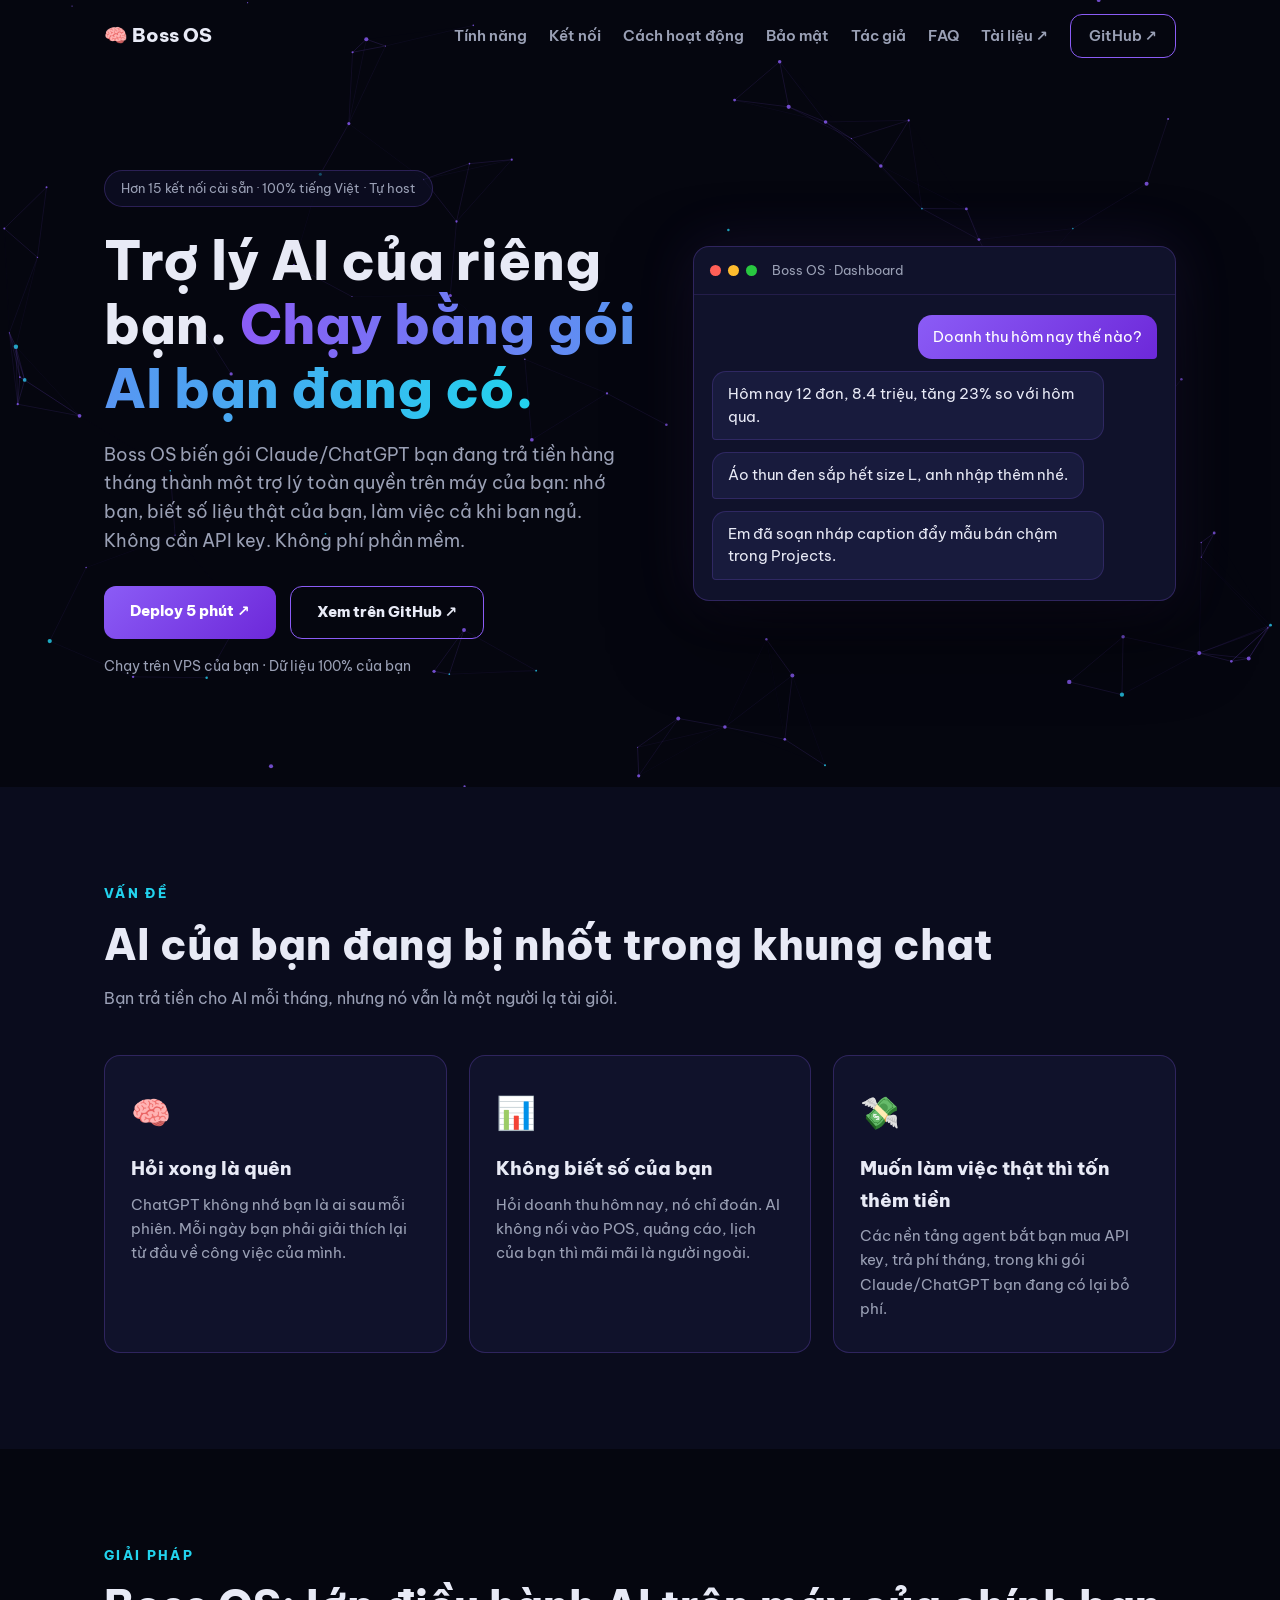
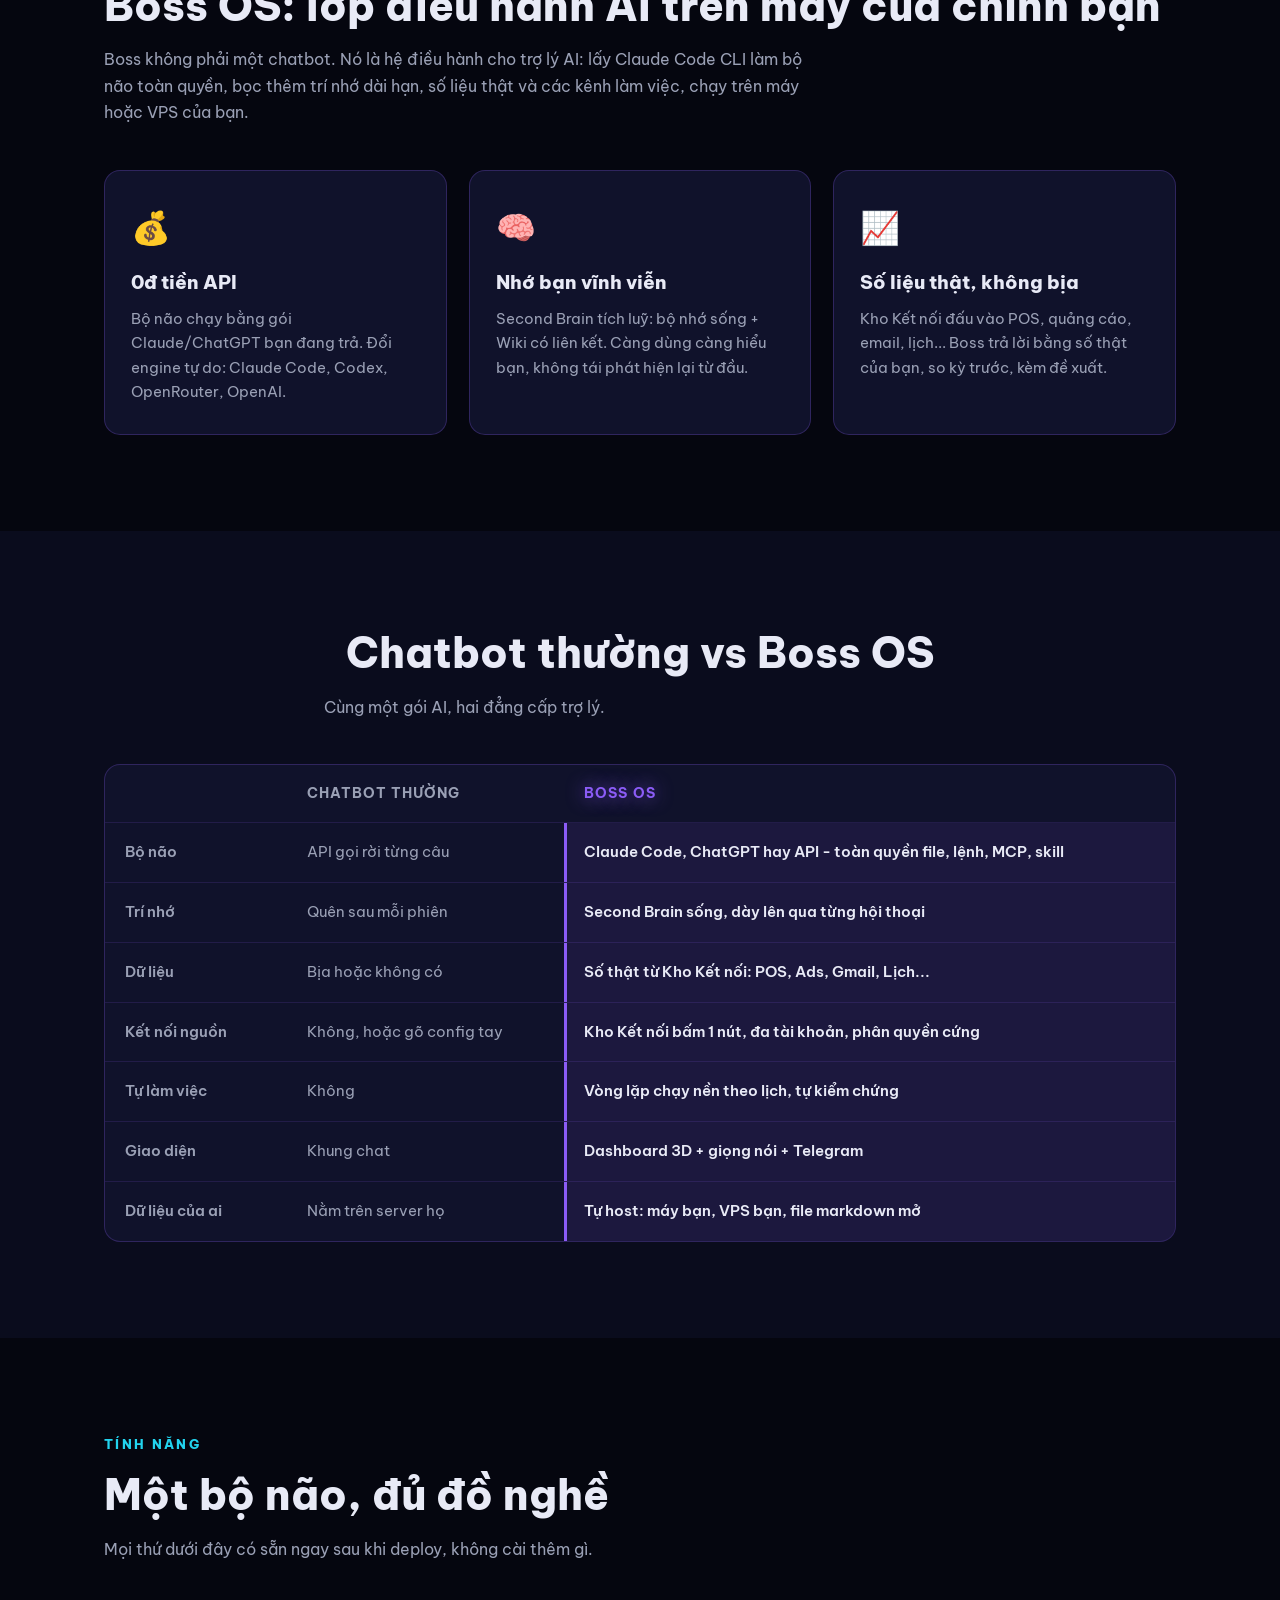
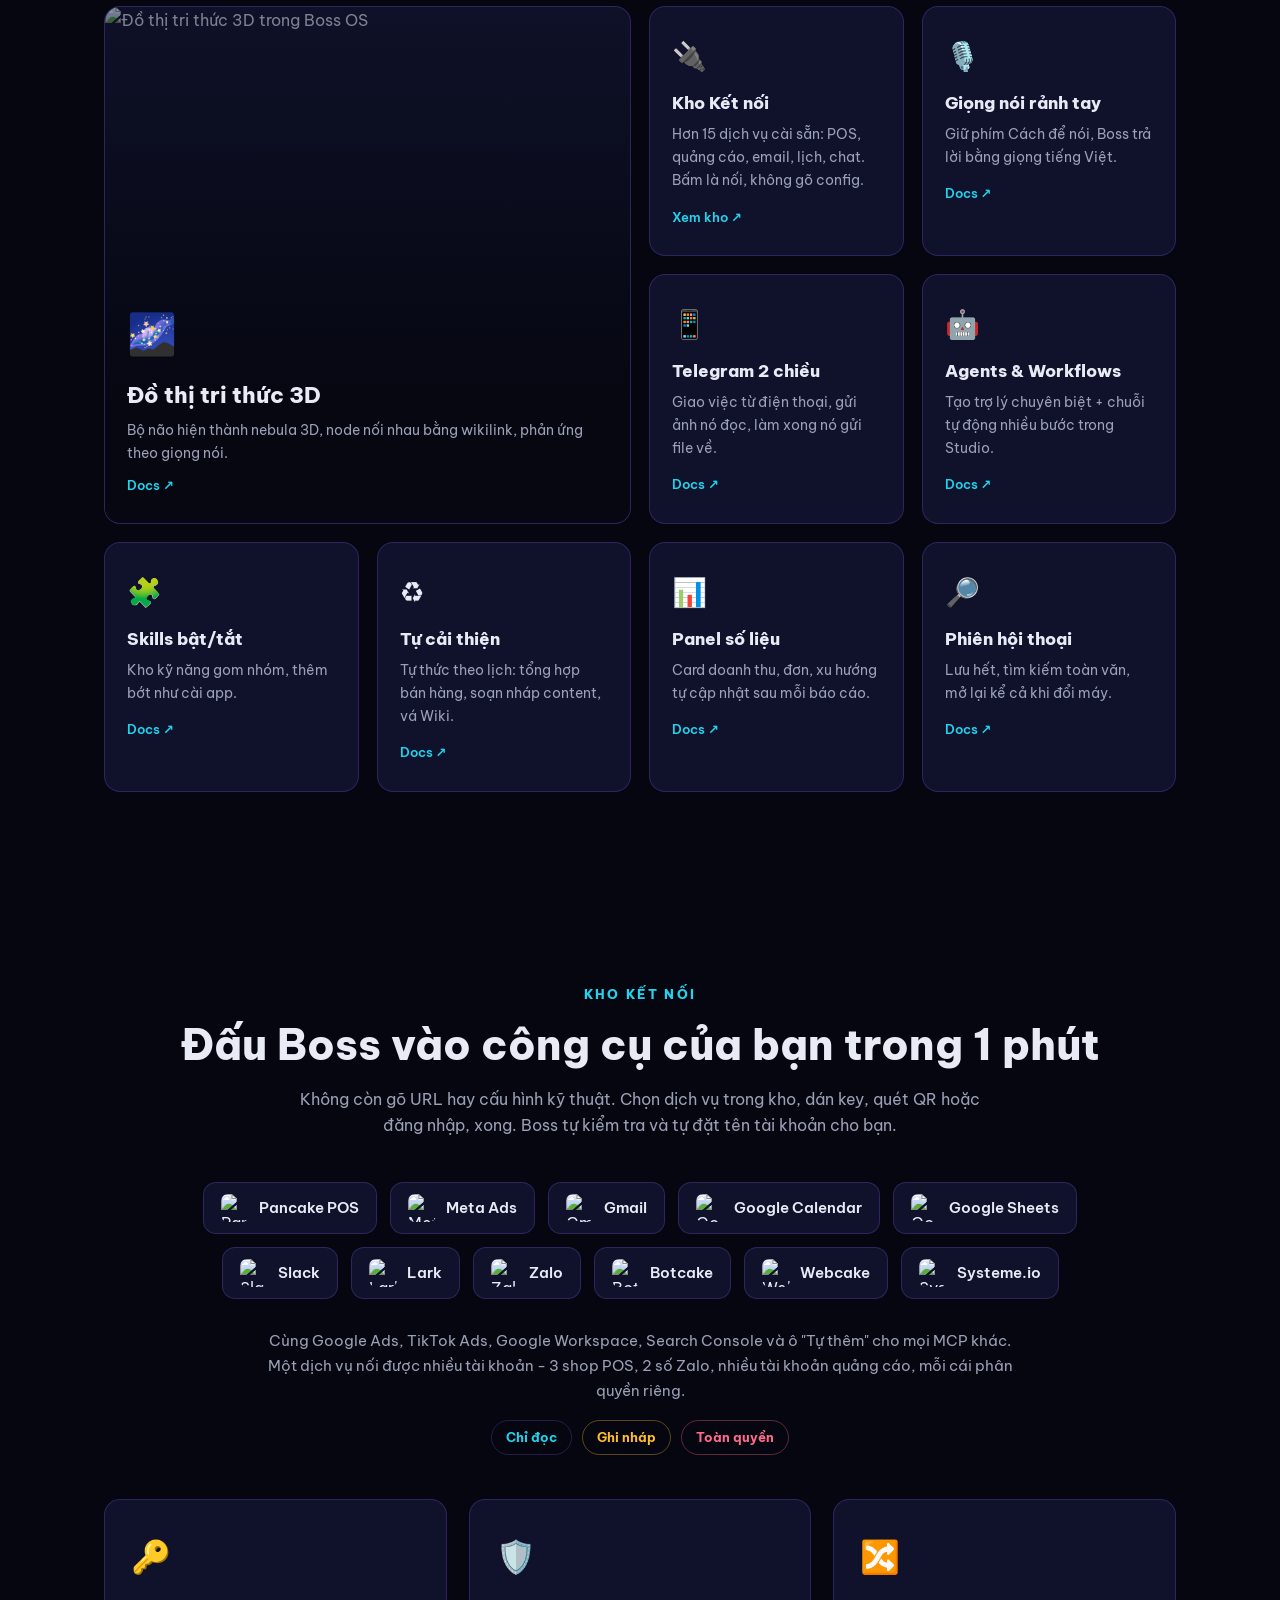
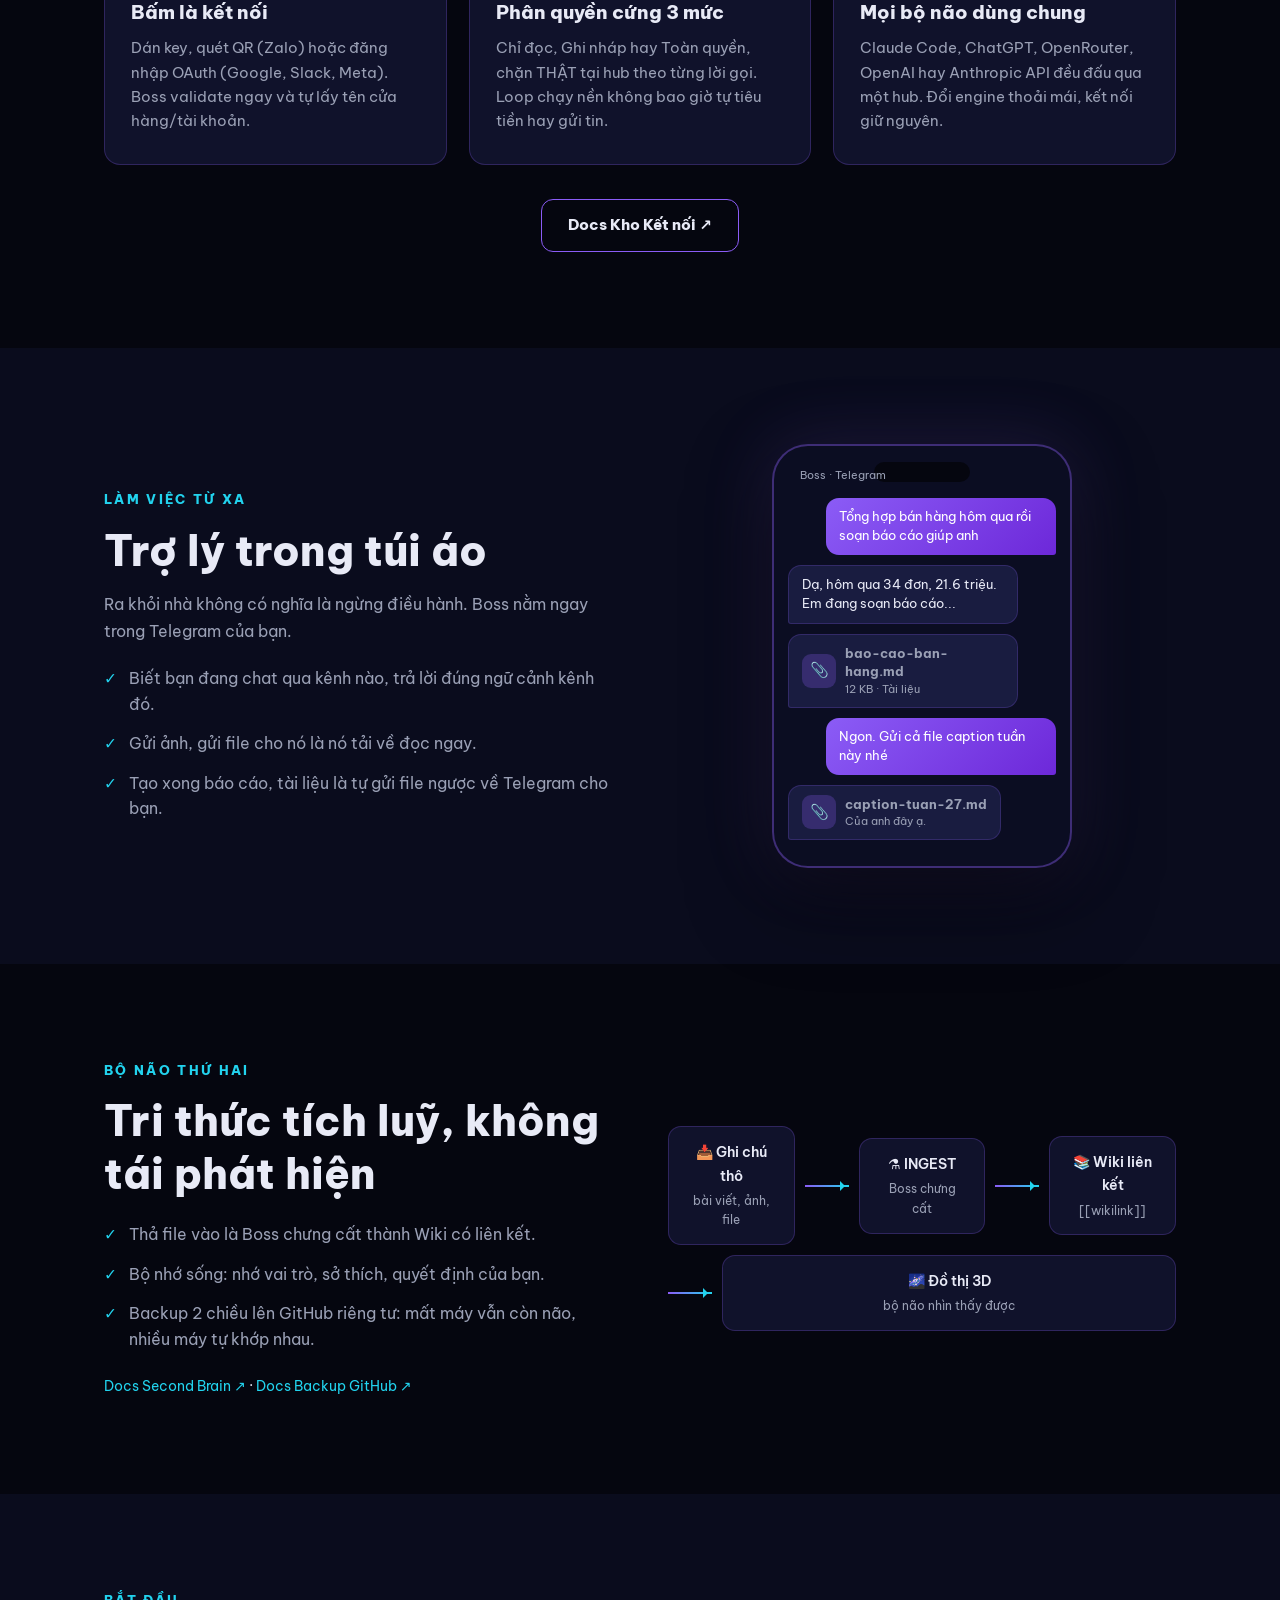
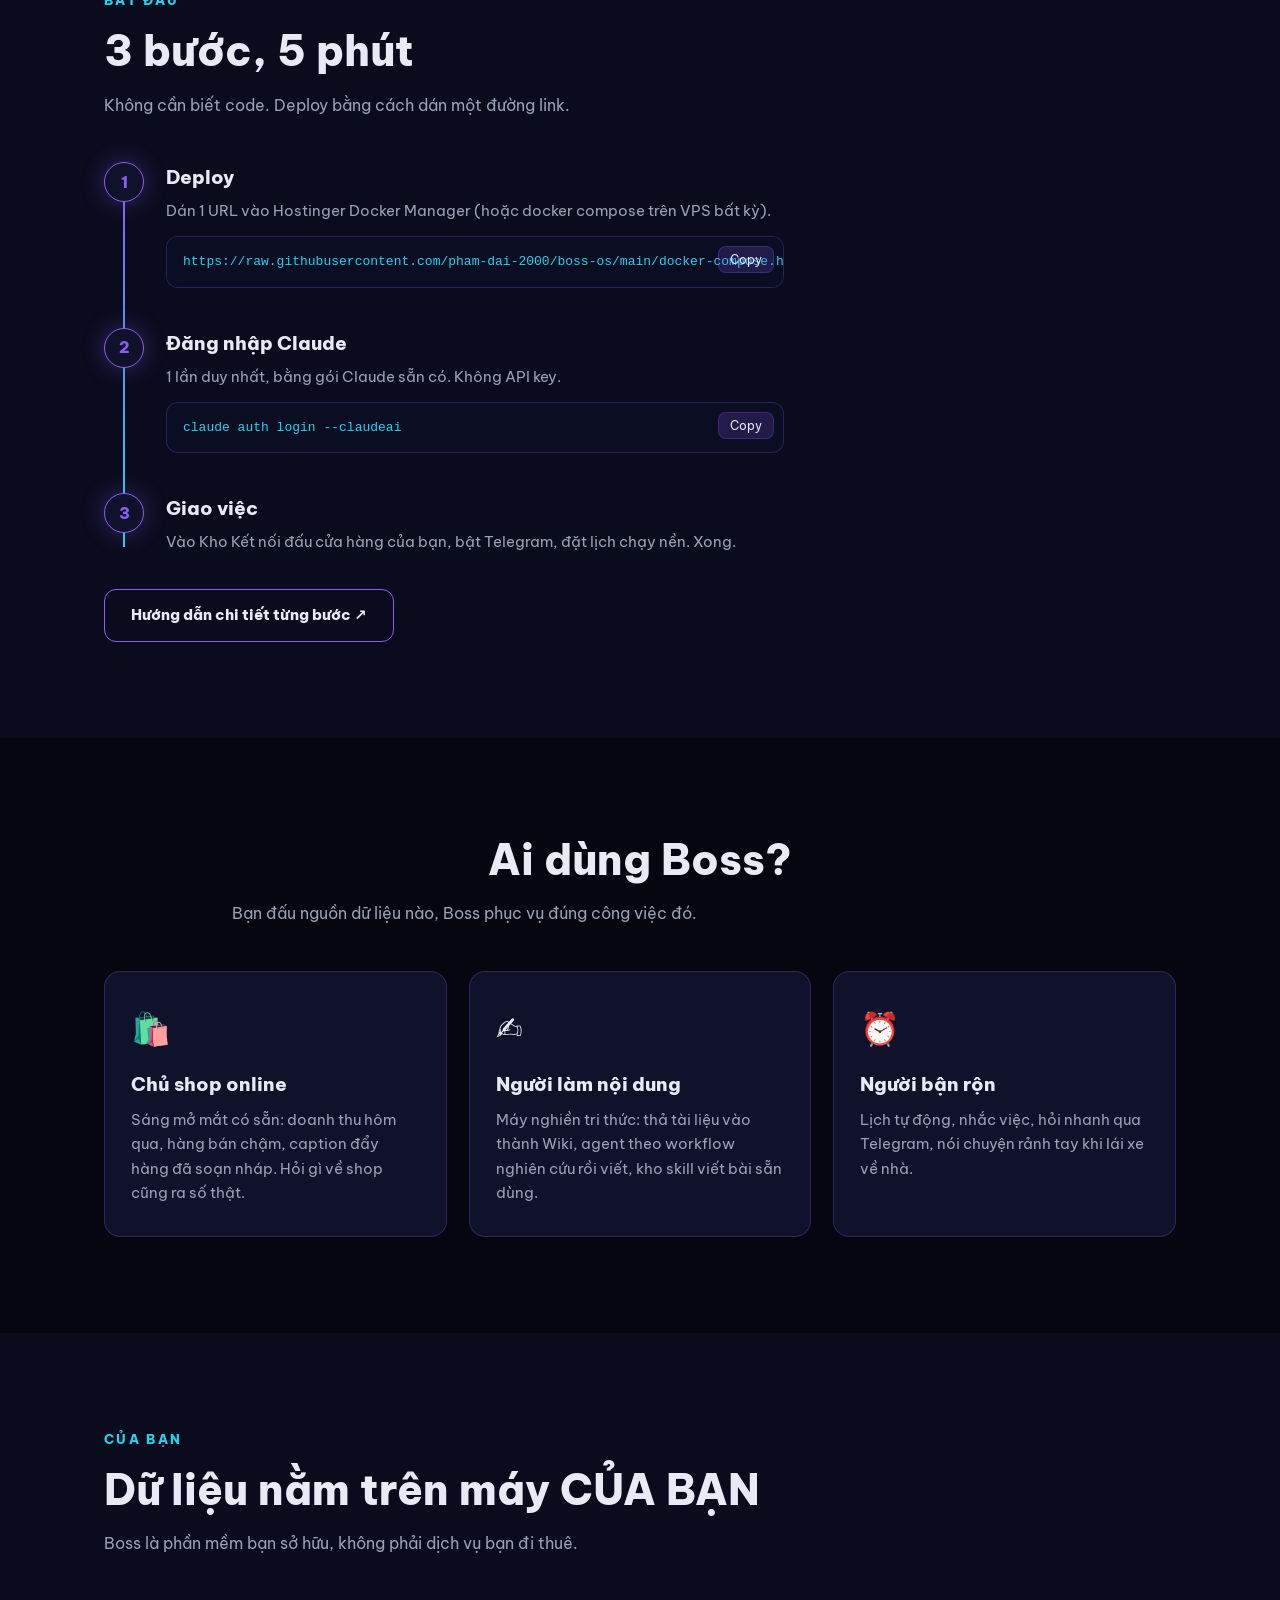
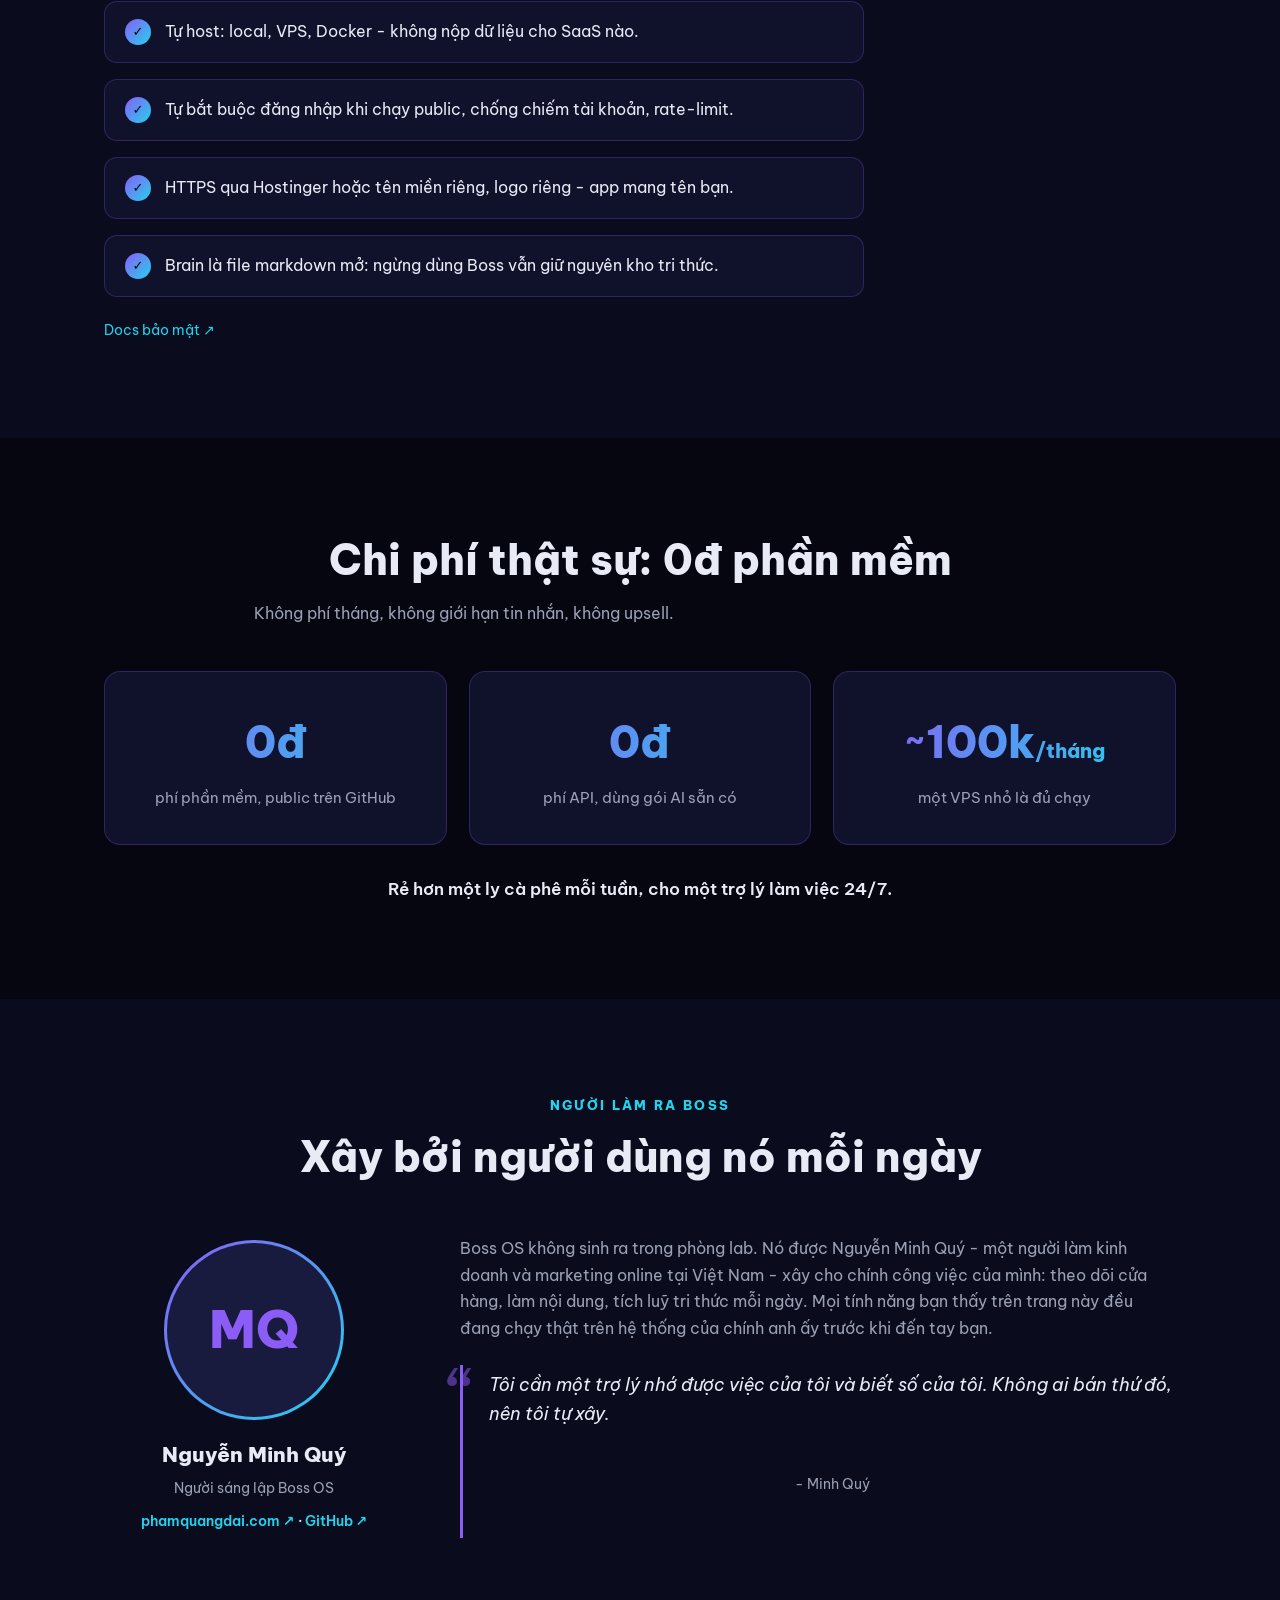
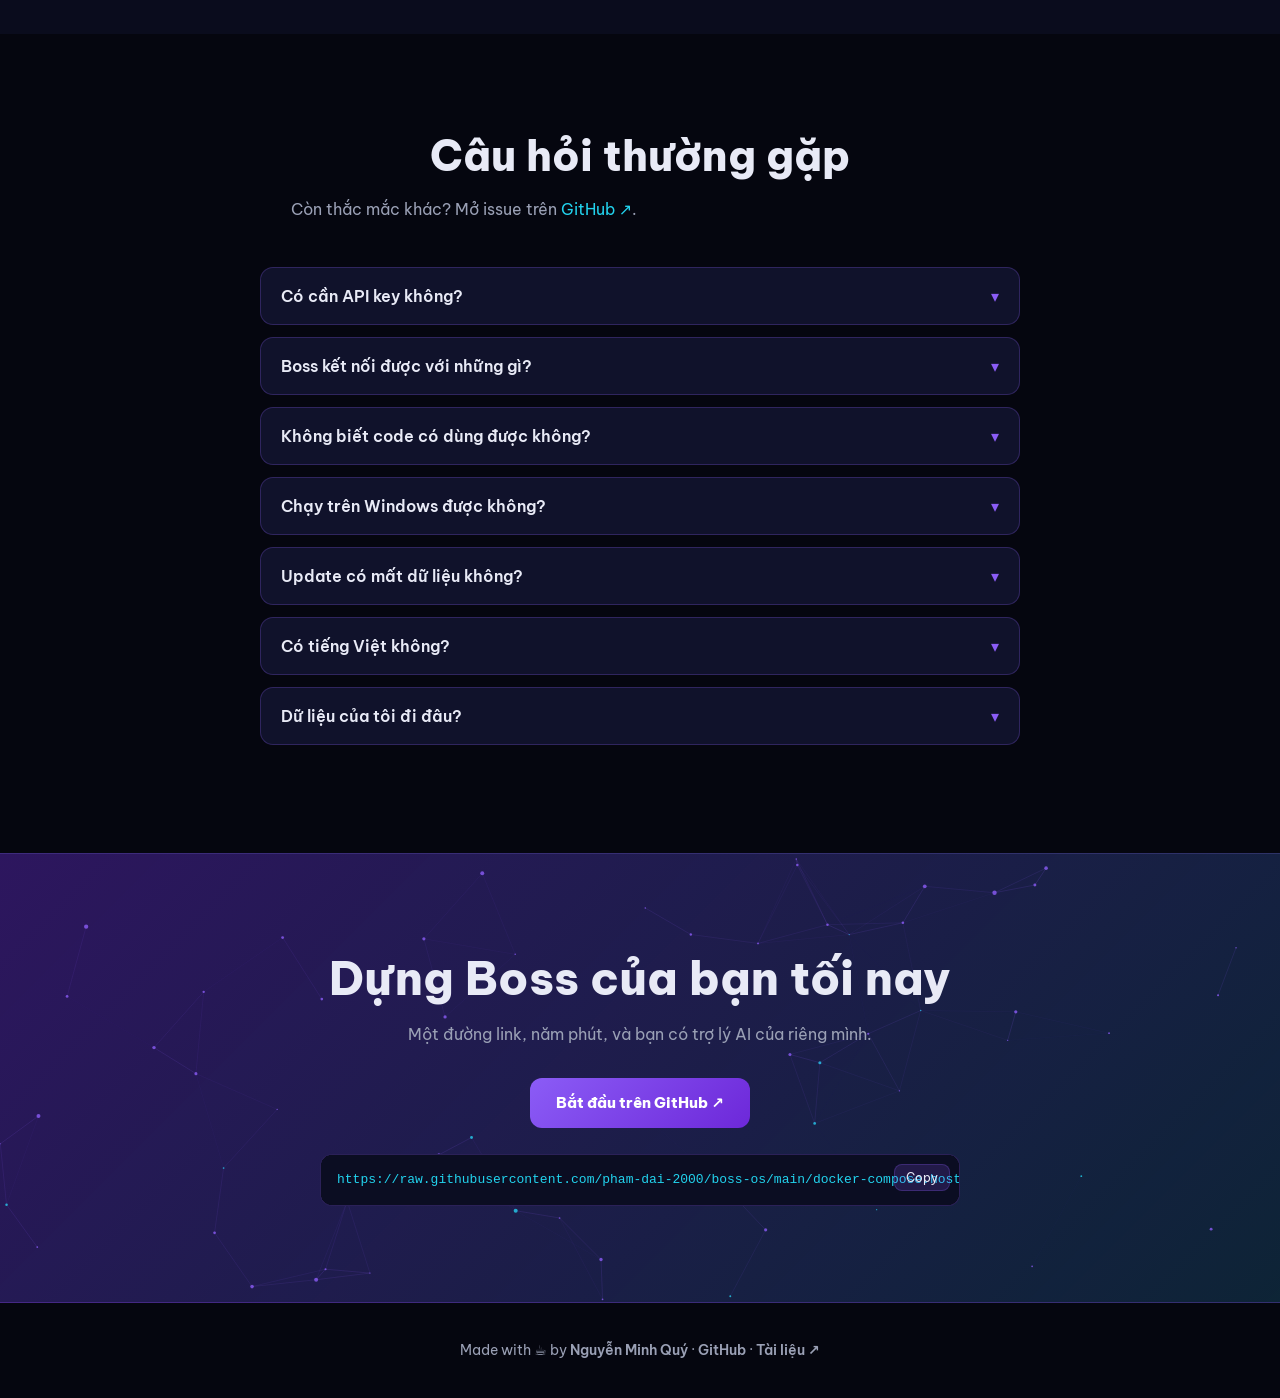
==== website/index.html @ 945f5766 "Boss OS" ====
<!DOCTYPE html>
<html lang="vi">
<head>
<meta charset="UTF-8">
<meta name="viewport" content="width=device-width, initial-scale=1">
<title>Boss OS - Trợ lý AI tự host, chạy bằng gói AI bạn đang có</title>
<meta name="description" content="Trợ lý AI + Second Brain tự host: nhớ bạn, báo số liệu thật từ kho kết nối (POS, quảng cáo, Gmail, lịch, Slack, Lark...), làm việc qua Telegram và giọng nói tiếng Việt. Chạy bằng gói Claude/ChatGPT sẵn có, không cần API key.">
<meta name="author" content="Nguyễn Minh Quý">
<meta property="og:title" content="Boss OS - Trợ lý AI tự host, chạy bằng gói AI bạn đang có">
<meta property="og:description" content="Trợ lý AI + Second Brain tự host: nhớ bạn, báo số liệu thật từ kho kết nối (POS, quảng cáo, Gmail, lịch, Slack, Lark...), làm việc qua Telegram và giọng nói. Chạy bằng gói Claude/ChatGPT sẵn có, không cần API key.">
<meta property="og:type" content="website">
<meta property="og:image" content="https://statics.pancake.vn/web-media-263/60/16/ba/ca/94174802bcc2b133a14259b5cb9093d18da42c2a175d8bf1ae1aaa1c-w:1028-h:613-l:76335-t:image/jpeg.jpg">
<link rel="icon" href="data:image/svg+xml,<svg xmlns=%22http://www.w3.org/2000/svg%22 viewBox=%220 0 100 100%22><text y=%22.9em%22 font-size=%2290%22>🧠</text></svg>">
<link rel="preconnect" href="https://fonts.googleapis.com">
<link rel="preconnect" href="https://fonts.gstatic.com" crossorigin>
<link href="https://fonts.googleapis.com/css2?family=Be+Vietnam+Pro:wght@400;600;800&display=swap" rel="stylesheet">
<style>
:root{
  --bg:#05060f; --bg2:#0a0c1d; --card:#10122b;
  --vio:#8b5cf6; --vio2:#6d28d9; --cyan:#22d3ee;
  --tx:#e8eaf6; --mut:#9aa0b5;
  --line:rgba(139,92,246,.25);
}
*{margin:0;padding:0;box-sizing:border-box}
html{scroll-behavior:smooth;scroll-padding-top:84px}
body{background:var(--bg);color:var(--tx);font-family:'Be Vietnam Pro',system-ui,sans-serif;font-size:16px;line-height:1.65;overflow-x:hidden}
a{color:var(--cyan);text-decoration:none}
a:hover{text-decoration:underline}
img{max-width:100%}
.wrap{max-width:1120px;margin:0 auto;padding:0 24px}
section{padding:96px 0;position:relative}
.alt{background:var(--bg2)}
.kicker{color:var(--cyan);font-weight:800;font-size:13px;letter-spacing:.18em;text-transform:uppercase;margin-bottom:14px}
h2{font-size:clamp(28px,4vw,42px);font-weight:800;line-height:1.25;margin-bottom:14px}
.lead{color:var(--mut);max-width:720px;margin-bottom:44px}
.center{text-align:center}
.center .lead{margin-left:auto;margin-right:auto}

/* ===== reveal ===== */
.rv{opacity:0;transform:translateY(24px);transition:opacity .7s ease,transform .7s ease;transition-delay:var(--d,0s)}
.rv.in{opacity:1;transform:none}

/* ===== navbar ===== */
nav{position:fixed;top:0;left:0;right:0;z-index:50;transition:background .3s,box-shadow .3s;padding:14px 0}
nav.on{background:rgba(5,6,15,.82);backdrop-filter:blur(14px);box-shadow:0 1px 0 var(--line)}
.nav-in{max-width:1120px;margin:0 auto;padding:0 24px;display:flex;align-items:center;gap:26px}
.logo{font-weight:800;font-size:19px;color:var(--tx);white-space:nowrap}
.logo:hover{text-decoration:none}
.links{display:flex;gap:22px;margin-left:auto;align-items:center}
.links a{color:var(--mut);font-size:14.5px;font-weight:600}
.links a:hover{color:var(--tx);text-decoration:none}
.btn{display:inline-block;padding:13px 26px;border-radius:12px;font-weight:800;font-size:15px;transition:transform .2s,box-shadow .2s;cursor:pointer;border:0}
.btn:hover{text-decoration:none;transform:translateY(-2px)}
.btn-p{background:linear-gradient(135deg,var(--vio),var(--vio2));color:#fff}
.btn-p:hover{box-shadow:0 8px 40px rgba(139,92,246,.45)}
.btn-o{border:1px solid var(--vio);color:var(--tx);background:transparent}
.btn-o:hover{box-shadow:0 0 24px rgba(139,92,246,.3)}
.btn-sm{padding:9px 18px;font-size:14px}
#burger{display:none;margin-left:auto;background:none;border:1px solid var(--line);color:var(--tx);border-radius:10px;padding:8px 12px;font-size:18px;cursor:pointer}

/* ===== hero ===== */
#top{padding:170px 0 110px;overflow:hidden}
#heroCanvas,#ctaCanvas{position:absolute;inset:0;width:100%;height:100%;pointer-events:none}
.hero-grid{display:grid;grid-template-columns:1.05fr .95fr;gap:56px;align-items:center;position:relative}
.badge{display:inline-block;border:1px solid var(--line);border-radius:99px;padding:7px 16px;font-size:13px;color:var(--mut);margin-bottom:22px;background:rgba(16,18,43,.6)}
h1{font-size:clamp(34px,4.6vw,54px);font-weight:800;line-height:1.18;margin-bottom:20px}
h1 em{font-style:normal;background:linear-gradient(90deg,var(--vio),var(--cyan));-webkit-background-clip:text;background-clip:text;color:transparent}
.hero-sub{color:var(--mut);font-size:17.5px;max-width:560px;margin-bottom:30px}
.cta-row{display:flex;gap:14px;flex-wrap:wrap;margin-bottom:16px}
.hero-note{color:var(--mut);font-size:13.5px}

/* chat mock */
.window{background:var(--card);border:1px solid var(--line);border-radius:16px;box-shadow:0 30px 80px rgba(0,0,0,.5),0 0 60px rgba(139,92,246,.12);overflow:hidden}
.win-bar{display:flex;gap:7px;padding:13px 16px;border-bottom:1px solid rgba(139,92,246,.15);align-items:center}
.dot{width:11px;height:11px;border-radius:50%}
.win-title{margin-left:8px;font-size:12.5px;color:var(--mut)}
.win-body{padding:20px 18px;min-height:300px;display:flex;flex-direction:column;gap:12px}
.msg{max-width:88%;padding:11px 15px;border-radius:14px;font-size:14.5px;line-height:1.55}
.msg.user{align-self:flex-end;background:linear-gradient(135deg,var(--vio),var(--vio2));color:#fff;border-bottom-right-radius:4px}
.msg.bot{align-self:flex-start;background:#181b3d;border:1px solid rgba(139,92,246,.2);border-bottom-left-radius:4px}
.caret{display:inline-block;width:2px;height:1em;background:var(--cyan);vertical-align:-2px;animation:blink 1s steps(1) infinite}
@keyframes blink{50%{opacity:0}}

/* ===== pain / solution cards ===== */
.grid3{display:grid;grid-template-columns:repeat(3,1fr);gap:22px}
.card{background:var(--card);border:1px solid var(--line);border-radius:16px;padding:30px 26px;transition:transform .25s,box-shadow .25s,border-color .25s}
.card:hover{transform:translateY(-6px);box-shadow:0 0 40px rgba(139,92,246,.25);border-color:rgba(139,92,246,.55)}
.card .ico{font-size:32px;display:block;margin-bottom:14px}
.card h3{font-size:19px;font-weight:800;margin-bottom:8px}
.card p{color:var(--mut);font-size:14.8px}

/* ===== compare table ===== */
.tbl-wrap{overflow-x:auto;border:1px solid var(--line);border-radius:16px;background:var(--card)}
table{width:100%;border-collapse:collapse;min-width:640px}
th,td{padding:17px 20px;text-align:left;font-size:15px;border-bottom:1px solid rgba(139,92,246,.14);vertical-align:top}
tr:last-child td{border-bottom:0}
th{font-size:14px;color:var(--mut);text-transform:uppercase;letter-spacing:.08em}
td:first-child{color:var(--mut);font-weight:600;width:17%}
td.old{color:var(--mut)}
td.new{color:var(--tx);font-weight:600;background:rgba(139,92,246,.09);box-shadow:inset 3px 0 0 var(--vio)}
th.new{color:var(--vio);text-shadow:0 0 18px rgba(139,92,246,.8)}

/* ===== bento ===== */
.bento{display:grid;grid-template-columns:repeat(4,1fr);gap:18px}
.feature{position:relative;background:var(--card);border:1px solid var(--line);border-radius:16px;padding:26px 22px;overflow:hidden;transition:transform .25s,box-shadow .25s,border-color .25s}
.feature:hover{transform:translateY(-5px);border-color:rgba(139,92,246,.55);box-shadow:0 0 40px rgba(139,92,246,.22)}
.feature.big{grid-column:span 2;grid-row:span 2;display:flex;flex-direction:column;justify-content:flex-end;min-height:340px}
.feature .ico{font-size:28px;display:block;margin-bottom:10px}
.feature.big .ico{font-size:40px}
.feature h3{font-size:17px;font-weight:800;margin-bottom:6px}
.feature.big h3{font-size:22px}
.feature p{color:var(--mut);font-size:14px;margin-bottom:10px}
.feature a{font-size:13px;font-weight:600}
.feature.big .bento-img{position:absolute;inset:0;width:100%;height:100%;object-fit:cover;opacity:.6;transition:opacity .4s,transform .6s;pointer-events:none}
.feature.big:hover .bento-img{opacity:.8;transform:scale(1.04)}
.feature.big .bento-shade{position:absolute;inset:0;background:linear-gradient(180deg,rgba(5,6,15,.1),rgba(5,6,15,.93) 76%);pointer-events:none}
.feature.big>*{position:relative}

/* ===== connectors (kho kết nối) ===== */
.conns{display:flex;flex-wrap:wrap;justify-content:center;gap:13px;max-width:940px;margin:0 auto}
.conn-logo{display:flex;align-items:center;gap:10px;background:var(--card);border:1px solid var(--line);border-radius:13px;padding:11px 17px;transition:transform .25s,border-color .25s,box-shadow .25s}
.conn-logo:hover{transform:translateY(-4px);border-color:rgba(139,92,246,.55);box-shadow:0 0 30px rgba(139,92,246,.2)}
.conn-logo img{width:28px;height:28px;object-fit:contain;border-radius:7px;flex-shrink:0}
.conn-logo span{font-size:14.5px;font-weight:600;white-space:nowrap}
.conn-more{color:var(--mut);max-width:760px;margin:30px auto 0;font-size:15px}
.perm-row{display:flex;justify-content:center;gap:10px;flex-wrap:wrap;margin-top:16px}
.perm-tag{font-size:13px;font-weight:700;padding:6px 14px;border-radius:99px;border:1px solid var(--line)}
.perm-tag.r{color:var(--cyan)}
.perm-tag.w{color:#febc2e;border-color:rgba(254,188,46,.35)}
.perm-tag.f{color:#ff6b8a;border-color:rgba(255,107,138,.35)}

/* ===== telegram ===== */
.split{display:grid;grid-template-columns:1fr 1fr;gap:56px;align-items:center}
.checks{list-style:none;display:flex;flex-direction:column;gap:14px;margin-top:22px}
.checks li{display:flex;gap:12px;color:var(--mut);font-size:15.5px}
.checks .ck{color:var(--cyan);font-weight:800}
.phone{width:300px;margin:0 auto;background:#0b0d22;border:2px solid rgba(139,92,246,.4);border-radius:36px;padding:52px 14px 26px;position:relative;box-shadow:0 30px 80px rgba(0,0,0,.55),0 0 70px rgba(139,92,246,.18)}
.phone::before{content:"";position:absolute;top:16px;left:50%;transform:translateX(-50%);width:96px;height:20px;background:#05060f;border-radius:12px}
.phone-head{position:absolute;top:20px;left:26px;font-size:11px;color:var(--mut)}
.bubbles{display:flex;flex-direction:column;gap:10px;min-height:330px}
.bubble{max-width:86%;padding:9px 13px;border-radius:13px;font-size:13px;line-height:1.5;opacity:0;transform:translateY(14px);transition:opacity .5s,transform .5s}
.bubble.you{align-self:flex-end;background:linear-gradient(135deg,var(--vio),var(--vio2));color:#fff;border-bottom-right-radius:3px}
.bubble.boss{align-self:flex-start;background:#191c40;border:1px solid rgba(139,92,246,.22);border-bottom-left-radius:3px}
.bubble.file{display:flex;align-items:center;gap:9px}
.bubble.file .fico{width:34px;height:34px;border-radius:9px;background:rgba(139,92,246,.25);display:flex;align-items:center;justify-content:center;font-size:15px;flex-shrink:0}
.bubble.file b{font-size:12.5px;display:block}
.bubble.file span{font-size:11px;color:var(--mut)}
.in .bubble{opacity:1;transform:none}
.in .bubble:nth-child(1){transition-delay:.1s}
.in .bubble:nth-child(2){transition-delay:.7s}
.in .bubble:nth-child(3){transition-delay:1.3s}
.in .bubble:nth-child(4){transition-delay:1.9s}
.in .bubble:nth-child(5){transition-delay:2.5s}

/* ===== brain flow ===== */
.flow{display:flex;align-items:center;gap:10px;flex-wrap:wrap}
.node{background:var(--card);border:1px solid var(--line);border-radius:13px;padding:14px 18px;font-size:14px;font-weight:600;text-align:center;flex:1;min-width:120px}
.node small{display:block;color:var(--mut);font-weight:400;font-size:12px;margin-top:3px}
.arrow{width:44px;height:2px;position:relative;flex-shrink:0;background:linear-gradient(90deg,var(--vio),var(--cyan),var(--vio));background-size:200% 100%;animation:dash 2.2s linear infinite}
.arrow::after{content:"";position:absolute;right:-1px;top:-4px;border:5px solid transparent;border-left-color:var(--cyan)}
@keyframes dash{to{background-position:-200% 0}}

/* ===== timeline ===== */
.steps{list-style:none;position:relative;max-width:680px}
.steps::before{content:"";position:absolute;left:19px;top:8px;bottom:8px;width:2px;background:rgba(139,92,246,.18)}
.steps .line{position:absolute;left:19px;top:8px;width:2px;background:linear-gradient(180deg,var(--vio),var(--cyan));height:0;transition:height 1.4s ease}
.steps.in .line{height:calc(100% - 16px)}
.steps li{position:relative;padding:0 0 40px 62px}
.steps li:last-child{padding-bottom:0}
.stepnum{position:absolute;left:0;top:0;width:40px;height:40px;border-radius:50%;background:var(--card);border:1px solid var(--vio);display:flex;align-items:center;justify-content:center;font-weight:800;color:var(--vio);box-shadow:0 0 22px rgba(139,92,246,.35)}
.steps h3{font-size:19px;font-weight:800;margin-bottom:6px}
.steps p{color:var(--mut);font-size:15px;margin-bottom:12px}
pre{background:#0b0d22;border:1px solid var(--line);border-radius:12px;padding:14px 52px 14px 16px;font-size:13px;overflow-x:auto;position:relative;font-family:ui-monospace,Consolas,monospace;color:var(--cyan)}
.copy-btn{position:absolute;top:9px;right:9px;background:rgba(139,92,246,.18);border:1px solid var(--line);color:var(--tx);border-radius:8px;padding:5px 11px;font-size:12px;cursor:pointer;font-family:'Be Vietnam Pro',sans-serif}
.copy-btn:hover{background:rgba(139,92,246,.35)}

/* ===== security ===== */
.seclist{list-style:none;max-width:760px;display:flex;flex-direction:column;gap:16px}
.seclist li{display:flex;gap:14px;align-items:flex-start;background:var(--card);border:1px solid var(--line);border-radius:13px;padding:17px 20px;font-size:15.5px}
.seclist .ck{width:26px;height:26px;border-radius:50%;background:linear-gradient(135deg,var(--vio),var(--cyan));display:flex;align-items:center;justify-content:center;font-size:13px;font-weight:800;color:#05060f;flex-shrink:0}

/* ===== cost ===== */
.stats{display:grid;grid-template-columns:repeat(3,1fr);gap:22px;margin-bottom:30px}
.stat{background:var(--card);border:1px solid var(--line);border-radius:16px;padding:34px 24px;text-align:center}
.stat .num{font-size:44px;font-weight:800;background:linear-gradient(90deg,var(--vio),var(--cyan));-webkit-background-clip:text;background-clip:text;color:transparent;display:block;margin-bottom:8px}
.stat p{color:var(--mut);font-size:14.5px}
.cost-end{color:var(--tx);font-weight:600;font-size:17px;text-align:center}

/* ===== author ===== */
.author-grid{display:grid;grid-template-columns:300px 1fr;gap:56px;align-items:center}
.avatar{width:180px;height:180px;border-radius:50%;margin:0 auto 18px;position:relative;background:linear-gradient(135deg,var(--vio),var(--cyan));padding:3px;transition:transform .3s}
.avatar:hover{transform:rotate(2deg) scale(1.02)}
.avatar .ph{width:100%;height:100%;border-radius:50%;background:#181b3d;display:flex;align-items:center;justify-content:center;font-size:52px;font-weight:800;color:var(--vio);overflow:hidden}
.avatar img{width:100%;height:100%;border-radius:50%;object-fit:cover;position:absolute;inset:3px;width:calc(100% - 6px);height:calc(100% - 6px)}
.author-side{text-align:center}
.author-side .name{font-size:21px;font-weight:800}
.author-side .role{color:var(--mut);font-size:14px;margin:4px 0 10px}
.author-side .alinks{font-size:14px;font-weight:600}
.author-txt p{color:var(--mut);font-size:16px;margin-bottom:24px}
blockquote{position:relative;padding:6px 0 6px 26px;border-left:3px solid var(--vio);font-style:italic;font-size:17.5px;color:var(--tx)}
blockquote::before{content:"\201C";position:absolute;left:-14px;top:-30px;font-size:74px;color:var(--vio);opacity:.5;font-style:normal}
blockquote footer{margin-top:8px;font-style:normal;font-size:14px;color:var(--mut)}

/* ===== faq ===== */
.faq{max-width:760px;margin:0 auto}
.qa{background:var(--card);border:1px solid var(--line);border-radius:13px;margin-bottom:12px;overflow:hidden}
.faq-q{width:100%;background:none;border:0;color:var(--tx);font-family:inherit;font-size:16px;font-weight:600;text-align:left;padding:18px 20px;cursor:pointer;display:flex;justify-content:space-between;gap:14px;align-items:center}
.faq-q .ar{transition:transform .3s;color:var(--vio);flex-shrink:0}
.qa.open .faq-q .ar{transform:rotate(180deg)}
.faq-a{max-height:0;overflow:hidden;transition:max-height .4s ease}
.faq-a p{padding:0 20px 18px;color:var(--mut);font-size:15px}
.qa.open .faq-a{max-height:360px}

/* ===== final cta ===== */
.final{position:relative;background:linear-gradient(135deg,rgba(109,40,217,.35),rgba(34,211,238,.12)),var(--bg2);border-top:1px solid var(--line);border-bottom:1px solid var(--line);overflow:hidden;text-align:center}
.final .wrap{position:relative}
.final h2{font-size:clamp(30px,4.4vw,46px)}
.final .lead{margin:0 auto 30px}
.final pre{max-width:640px;margin:26px auto 0;text-align:left}

/* ===== footer ===== */
footer{padding:36px 0;text-align:center;color:var(--mut);font-size:14px}
footer a{color:var(--mut);font-weight:600}
footer a:hover{color:var(--tx)}

/* ===== responsive ===== */
@media(max-width:980px){
  .hero-grid,.split,.author-grid{grid-template-columns:1fr;gap:44px}
  .bento{grid-template-columns:repeat(2,1fr)}
  .grid3,.stats{grid-template-columns:1fr}
  .links{display:none;position:absolute;top:60px;right:24px;background:var(--card);border:1px solid var(--line);border-radius:14px;padding:18px 22px;flex-direction:column;align-items:flex-start;gap:14px}
  .links.show{display:flex}
  #burger{display:block}
  section{padding:64px 0}
  #top{padding:130px 0 70px}
  .flow{flex-direction:column;align-items:stretch}
  .arrow{width:2px;height:34px;margin:0 auto;background:linear-gradient(180deg,var(--vio),var(--cyan),var(--vio));background-size:100% 200%;animation:dashv 2.2s linear infinite}
  .arrow::after{right:-4px;top:auto;bottom:-1px;border:5px solid transparent;border-top-color:var(--cyan);border-left-color:transparent}
  @keyframes dashv{to{background-position:0 -200%}}
}
@media(max-width:560px){
  .bento{grid-template-columns:1fr}
  .feature.big{grid-column:span 1;grid-row:span 1;min-height:260px}
  .phone{width:min(280px,86vw)}
  .cta-row .btn{width:100%;text-align:center}
}
@media(prefers-reduced-motion:reduce){
  *,*::before,*::after{animation:none!important;transition:none!important}
  .rv{opacity:1;transform:none}
  .bubble{opacity:1;transform:none}
  .steps .line{height:calc(100% - 16px)}
}
</style>
</head>
<body>

<nav id="nav">
  <div class="nav-in">
    <a class="logo" href="#top">🧠 Boss OS</a>
    <button id="burger" aria-label="Menu">☰</button>
    <div class="links" id="navLinks">
      <a href="#features">Tính năng</a>
      <a href="#connect">Kết nối</a>
      <a href="#how">Cách hoạt động</a>
      <a href="#security">Bảo mật</a>
      <a href="#author">Tác giả</a>
      <a href="#faq">FAQ</a>
      <a href="https://github.com/pham-dai-2000/boss-os/blob/main/docs/README.md" target="_blank" rel="noopener">Tài liệu ↗</a>
      <a class="btn btn-o btn-sm" href="https://github.com/pham-dai-2000/boss-os" target="_blank" rel="noopener">GitHub ↗</a>
    </div>
  </div>
</nav>

<!-- 1. HERO -->
<section id="top">
  <canvas id="heroCanvas"></canvas>
  <div class="wrap">
    <div class="hero-grid">
      <div>
        <span class="badge">Hơn 15 kết nối cài sẵn · 100% tiếng Việt · Tự host</span>
        <h1>Trợ lý AI của riêng bạn. <em>Chạy bằng gói AI bạn đang có.</em></h1>
        <p class="hero-sub">Boss OS biến gói Claude/ChatGPT bạn đang trả tiền hàng tháng thành một trợ lý toàn quyền trên máy của bạn: nhớ bạn, biết số liệu thật của bạn, làm việc cả khi bạn ngủ. Không cần API key. Không phí phần mềm.</p>
        <div class="cta-row">
          <a class="btn btn-p" href="https://github.com/pham-dai-2000/boss-os/blob/main/DEPLOY.md" target="_blank" rel="noopener">Deploy 5 phút ↗</a>
          <a class="btn btn-o" href="https://github.com/pham-dai-2000/boss-os" target="_blank" rel="noopener">Xem trên GitHub ↗</a>
        </div>
        <p class="hero-note">Chạy trên VPS của bạn · Dữ liệu 100% của bạn</p>
      </div>
      <div class="window rv">
        <div class="win-bar">
          <span class="dot" style="background:#ff5f57"></span>
          <span class="dot" style="background:#febc2e"></span>
          <span class="dot" style="background:#28c840"></span>
          <span class="win-title">Boss OS · Dashboard</span>
        </div>
        <div class="win-body" id="chatDemo"></div>
      </div>
    </div>
  </div>
</section>

<!-- 2. PAIN -->
<section id="pain" class="alt">
  <div class="wrap">
    <p class="kicker rv">Vấn đề</p>
    <h2 class="rv">AI của bạn đang bị nhốt trong khung chat</h2>
    <p class="lead rv">Bạn trả tiền cho AI mỗi tháng, nhưng nó vẫn là một người lạ tài giỏi.</p>
    <div class="grid3">
      <div class="card rv" style="--d:.05s"><span class="ico">🧠</span><h3>Hỏi xong là quên</h3><p>ChatGPT không nhớ bạn là ai sau mỗi phiên. Mỗi ngày bạn phải giải thích lại từ đầu về công việc của mình.</p></div>
      <div class="card rv" style="--d:.15s"><span class="ico">📊</span><h3>Không biết số của bạn</h3><p>Hỏi doanh thu hôm nay, nó chỉ đoán. AI không nối vào POS, quảng cáo, lịch của bạn thì mãi mãi là người ngoài.</p></div>
      <div class="card rv" style="--d:.25s"><span class="ico">💸</span><h3>Muốn làm việc thật thì tốn thêm tiền</h3><p>Các nền tảng agent bắt bạn mua API key, trả phí tháng, trong khi gói Claude/ChatGPT bạn đang có lại bỏ phí.</p></div>
    </div>
  </div>
</section>

<!-- 3. SOLUTION -->
<section id="solution">
  <div class="wrap">
    <p class="kicker rv">Giải pháp</p>
    <h2 class="rv">Boss OS: lớp điều hành AI trên máy của chính bạn</h2>
    <p class="lead rv">Boss không phải một chatbot. Nó là hệ điều hành cho trợ lý AI: lấy Claude Code CLI làm bộ não toàn quyền, bọc thêm trí nhớ dài hạn, số liệu thật và các kênh làm việc, chạy trên máy hoặc VPS của bạn.</p>
    <div class="grid3">
      <div class="card rv" style="--d:.05s"><span class="ico">💰</span><h3>0đ tiền API</h3><p>Bộ não chạy bằng gói Claude/ChatGPT bạn đang trả. Đổi engine tự do: Claude Code, Codex, OpenRouter, OpenAI.</p></div>
      <div class="card rv" style="--d:.15s"><span class="ico">🧠</span><h3>Nhớ bạn vĩnh viễn</h3><p>Second Brain tích luỹ: bộ nhớ sống + Wiki có liên kết. Càng dùng càng hiểu bạn, không tái phát hiện lại từ đầu.</p></div>
      <div class="card rv" style="--d:.25s"><span class="ico">📈</span><h3>Số liệu thật, không bịa</h3><p>Kho Kết nối đấu vào POS, quảng cáo, email, lịch... Boss trả lời bằng số thật của bạn, so kỳ trước, kèm đề xuất.</p></div>
    </div>
  </div>
</section>

<!-- 4. COMPARE -->
<section id="compare" class="alt">
  <div class="wrap">
    <h2 class="rv center">Chatbot thường vs Boss OS</h2>
    <p class="lead rv center">Cùng một gói AI, hai đẳng cấp trợ lý.</p>
    <div class="tbl-wrap rv">
      <table>
        <thead><tr><th></th><th>Chatbot thường</th><th class="new">Boss OS</th></tr></thead>
        <tbody>
          <tr class="rv" style="--d:.05s"><td>Bộ não</td><td class="old">API gọi rời từng câu</td><td class="new">Claude Code, ChatGPT hay API - toàn quyền file, lệnh, MCP, skill</td></tr>
          <tr class="rv" style="--d:.1s"><td>Trí nhớ</td><td class="old">Quên sau mỗi phiên</td><td class="new">Second Brain sống, dày lên qua từng hội thoại</td></tr>
          <tr class="rv" style="--d:.15s"><td>Dữ liệu</td><td class="old">Bịa hoặc không có</td><td class="new">Số thật từ Kho Kết nối: POS, Ads, Gmail, Lịch...</td></tr>
          <tr class="rv" style="--d:.18s"><td>Kết nối nguồn</td><td class="old">Không, hoặc gõ config tay</td><td class="new">Kho Kết nối bấm 1 nút, đa tài khoản, phân quyền cứng</td></tr>
          <tr class="rv" style="--d:.2s"><td>Tự làm việc</td><td class="old">Không</td><td class="new">Vòng lặp chạy nền theo lịch, tự kiểm chứng</td></tr>
          <tr class="rv" style="--d:.25s"><td>Giao diện</td><td class="old">Khung chat</td><td class="new">Dashboard 3D + giọng nói + Telegram</td></tr>
          <tr class="rv" style="--d:.3s"><td>Dữ liệu của ai</td><td class="old">Nằm trên server họ</td><td class="new">Tự host: máy bạn, VPS bạn, file markdown mở</td></tr>
        </tbody>
      </table>
    </div>
  </div>
</section>

<!-- 5. BENTO FEATURES -->
<section id="features">
  <div class="wrap">
    <p class="kicker rv">Tính năng</p>
    <h2 class="rv">Một bộ não, đủ đồ nghề</h2>
    <p class="lead rv">Mọi thứ dưới đây có sẵn ngay sau khi deploy, không cài thêm gì.</p>
    <div class="bento">
      <div class="feature big rv"><img class="bento-img" src="https://statics.pancake.vn/web-media-263/60/16/ba/ca/94174802bcc2b133a14259b5cb9093d18da42c2a175d8bf1ae1aaa1c-w:1028-h:613-l:76335-t:image/jpeg.jpg" alt="Đồ thị tri thức 3D trong Boss OS" loading="lazy"><span class="bento-shade"></span><span class="ico">🌌</span><h3>Đồ thị tri thức 3D</h3><p>Bộ não hiện thành nebula 3D, node nối nhau bằng wikilink, phản ứng theo giọng nói.</p><a href="https://github.com/pham-dai-2000/boss-os/blob/main/docs/03-do-thi-tri-thuc-3d.md" target="_blank" rel="noopener">Docs ↗</a></div>
      <div class="feature rv" style="--d:.03s"><span class="ico">🔌</span><h3>Kho Kết nối</h3><p>Hơn 15 dịch vụ cài sẵn: POS, quảng cáo, email, lịch, chat. Bấm là nối, không gõ config.</p><a href="#connect">Xem kho ↗</a></div>
      <div class="feature rv" style="--d:.05s"><span class="ico">🎙️</span><h3>Giọng nói rảnh tay</h3><p>Giữ phím Cách để nói, Boss trả lời bằng giọng tiếng Việt.</p><a href="https://github.com/pham-dai-2000/boss-os/blob/main/docs/02-tro-chuyen-va-giong-noi.md" target="_blank" rel="noopener">Docs ↗</a></div>
      <div class="feature rv" style="--d:.1s"><span class="ico">📱</span><h3>Telegram 2 chiều</h3><p>Giao việc từ điện thoại, gửi ảnh nó đọc, làm xong nó gửi file về.</p><a href="https://github.com/pham-dai-2000/boss-os/blob/main/docs/11-telegram.md" target="_blank" rel="noopener">Docs ↗</a></div>
      <div class="feature rv" style="--d:.15s"><span class="ico">🤖</span><h3>Agents &amp; Workflows</h3><p>Tạo trợ lý chuyên biệt + chuỗi tự động nhiều bước trong Studio.</p><a href="https://github.com/pham-dai-2000/boss-os/blob/main/docs/07-agents-va-workflows.md" target="_blank" rel="noopener">Docs ↗</a></div>
      <div class="feature rv" style="--d:.2s"><span class="ico">🧩</span><h3>Skills bật/tắt</h3><p>Kho kỹ năng gom nhóm, thêm bớt như cài app.</p><a href="https://github.com/pham-dai-2000/boss-os/blob/main/docs/06-skills.md" target="_blank" rel="noopener">Docs ↗</a></div>
      <div class="feature rv" style="--d:.25s"><span class="ico">♻️</span><h3>Tự cải thiện</h3><p>Tự thức theo lịch: tổng hợp bán hàng, soạn nháp content, vá Wiki.</p><a href="https://github.com/pham-dai-2000/boss-os/blob/main/docs/08-tu-cai-thien.md" target="_blank" rel="noopener">Docs ↗</a></div>
      <div class="feature rv" style="--d:.3s"><span class="ico">📊</span><h3>Panel số liệu</h3><p>Card doanh thu, đơn, xu hướng tự cập nhật sau mỗi báo cáo.</p><a href="https://github.com/pham-dai-2000/boss-os/blob/main/docs/09-mcp-va-so-lieu.md" target="_blank" rel="noopener">Docs ↗</a></div>
      <div class="feature rv" style="--d:.35s"><span class="ico">🔎</span><h3>Phiên hội thoại</h3><p>Lưu hết, tìm kiếm toàn văn, mở lại kể cả khi đổi máy.</p><a href="https://github.com/pham-dai-2000/boss-os/blob/main/docs/04-phien-hoi-thoai.md" target="_blank" rel="noopener">Docs ↗</a></div>
    </div>
  </div>
</section>

<!-- 5b. KHO KẾT NỐI -->
<section id="connect">
  <div class="wrap center">
    <p class="kicker rv">Kho Kết nối</p>
    <h2 class="rv">Đấu Boss vào công cụ của bạn trong 1 phút</h2>
    <p class="lead rv">Không còn gõ URL hay cấu hình kỹ thuật. Chọn dịch vụ trong kho, dán key, quét QR hoặc đăng nhập, xong. Boss tự kiểm tra và tự đặt tên tài khoản cho bạn.</p>
    <div class="conns rv">
      <div class="conn-logo"><img src="https://statics.pancake.vn/web-media-263/3c/01/7c/4b/eb5e58bb7bbe9db359b89e738c8df1bfe728b3fe06d1d3caedf61e65-w:512-h:512-l:10567-t:image/png.png" alt="Pancake POS" loading="lazy"><span>Pancake POS</span></div>
      <div class="conn-logo"><img src="https://statics.pancake.vn/web-media-263/7c/5e/22/b4/f86962835fbffe9cea2a4b9d7596c4a02ed8ef73ceb617081c56e94a-w:1280-h:1280-l:15535-t:image/webp.webp" alt="Meta Ads" loading="lazy"><span>Meta Ads</span></div>
      <div class="conn-logo"><img src="https://statics.pancake.vn/web-media-263/e7/7a/af/7d/0a6245dc8780cbd43ff0aa606af81e548e74816890ee30b8abe87d22-w:1197-h:980-l:14003-t:image/webp.webp" alt="Gmail" loading="lazy"><span>Gmail</span></div>
      <div class="conn-logo"><img src="https://statics.pancake.vn/web-media-263/6d/6a/c5/54/f157cfec71e9f6bad0d3ed6de0dfb289440d588b60f9934f0d332de7-w:512-h:512-l:10678-t:image/png.png" alt="Google Calendar" loading="lazy"><span>Google Calendar</span></div>
      <div class="conn-logo"><img src="https://statics.pancake.vn/web-media-263/31/95/79/33/965343b19226191c68d130c15a804bc28b8826810807ea9498be859b-w:256-h:256-l:6550-t:image/png.png" alt="Google Sheets" loading="lazy"><span>Google Sheets</span></div>
      <div class="conn-logo"><img src="https://statics.pancake.vn/web-media-263/b2/56/23/33/d35dae3b8721a54280b6d888c9d4665d033b519cb045836669adb845-w:980-h:980-l:24569-t:image/webp.webp" alt="Slack" loading="lazy"><span>Slack</span></div>
      <div class="conn-logo"><img src="https://statics.pancake.vn/web-media-263/21/35/f8/9f/52418b5fe6155f2366a16e29ba0b6d121f8bc3d732a84829cb261f63-w:792-h:792-l:56559-t:image/png.png" alt="Lark" loading="lazy"><span>Lark</span></div>
      <div class="conn-logo"><img src="https://statics.pancake.vn/web-media-263/54/08/45/84/75a1165797d56ae674a8ef85e30264f40f906b88997d4193c1c63280-w:447-h:447-l:9150-t:image/png.png" alt="Zalo" loading="lazy"><span>Zalo</span></div>
      <div class="conn-logo"><img src="https://statics.pancake.vn/web-media-263/35/2d/aa/77/3044125e5fd2528c02085388bb11cbe4b4df945cbe0e1c0d9ca1c14a-w:447-h:447-l:9477-t:image/png.png" alt="Botcake" loading="lazy"><span>Botcake</span></div>
      <div class="conn-logo"><img src="https://statics.pancake.vn/web-media-263/99/89/96/cb/22d35e78df04d12f6995e76efd1e8343908258ba0f23186c8bb6a018-w:447-h:447-l:9801-t:image/jpeg.jpg" alt="Webcake" loading="lazy"><span>Webcake</span></div>
      <div class="conn-logo"><img src="https://statics.pancake.vn/web-media-263/47/d0/4f/92/d29425f34f1c04e99aee495fa2e75bc56c6364ce1dd9c28e60832a67-w:447-h:447-l:11661-t:image/png.png" alt="Systeme.io" loading="lazy"><span>Systeme.io</span></div>
    </div>
    <p class="conn-more rv">Cùng Google Ads, TikTok Ads, Google Workspace, Search Console và ô "Tự thêm" cho mọi MCP khác. Một dịch vụ nối được nhiều tài khoản - 3 shop POS, 2 số Zalo, nhiều tài khoản quảng cáo, mỗi cái phân quyền riêng.</p>
    <div class="perm-row rv">
      <span class="perm-tag r">Chỉ đọc</span>
      <span class="perm-tag w">Ghi nháp</span>
      <span class="perm-tag f">Toàn quyền</span>
    </div>
    <div class="grid3" style="margin-top:44px;text-align:left">
      <div class="card rv" style="--d:.05s"><span class="ico">🔑</span><h3>Bấm là kết nối</h3><p>Dán key, quét QR (Zalo) hoặc đăng nhập OAuth (Google, Slack, Meta). Boss validate ngay và tự lấy tên cửa hàng/tài khoản.</p></div>
      <div class="card rv" style="--d:.15s"><span class="ico">🛡️</span><h3>Phân quyền cứng 3 mức</h3><p>Chỉ đọc, Ghi nháp hay Toàn quyền, chặn THẬT tại hub theo từng lời gọi. Loop chạy nền không bao giờ tự tiêu tiền hay gửi tin.</p></div>
      <div class="card rv" style="--d:.25s"><span class="ico">🔀</span><h3>Mọi bộ não dùng chung</h3><p>Claude Code, ChatGPT, OpenRouter, OpenAI hay Anthropic API đều đấu qua một hub. Đổi engine thoải mái, kết nối giữ nguyên.</p></div>
    </div>
    <p style="margin-top:34px"><a class="btn btn-o" href="https://github.com/pham-dai-2000/boss-os/blob/main/docs/09-mcp-va-so-lieu.md" target="_blank" rel="noopener">Docs Kho Kết nối ↗</a></p>
  </div>
</section>

<!-- 6. TELEGRAM -->
<section id="telegram" class="alt">
  <div class="wrap">
    <div class="split">
      <div>
        <p class="kicker rv">Làm việc từ xa</p>
        <h2 class="rv">Trợ lý trong túi áo</h2>
        <p class="lead rv" style="margin-bottom:0">Ra khỏi nhà không có nghĩa là ngừng điều hành. Boss nằm ngay trong Telegram của bạn.</p>
        <ul class="checks">
          <li class="rv" style="--d:.05s"><span class="ck">✓</span>Biết bạn đang chat qua kênh nào, trả lời đúng ngữ cảnh kênh đó.</li>
          <li class="rv" style="--d:.15s"><span class="ck">✓</span>Gửi ảnh, gửi file cho nó là nó tải về đọc ngay.</li>
          <li class="rv" style="--d:.25s"><span class="ck">✓</span>Tạo xong báo cáo, tài liệu là tự gửi file ngược về Telegram cho bạn.</li>
        </ul>
      </div>
      <div class="rv" data-replay="1" id="phoneWrap">
        <div class="phone">
          <span class="phone-head">Boss · Telegram</span>
          <div class="bubbles">
            <div class="bubble you">Tổng hợp bán hàng hôm qua rồi soạn báo cáo giúp anh</div>
            <div class="bubble boss">Dạ, hôm qua 34 đơn, 21.6 triệu. Em đang soạn báo cáo...</div>
            <div class="bubble boss file"><span class="fico">📎</span><span><b>bao-cao-ban-hang.md</b><span>12 KB · Tài liệu</span></span></div>
            <div class="bubble you">Ngon. Gửi cả file caption tuần này nhé</div>
            <div class="bubble boss file"><span class="fico">📎</span><span><b>caption-tuan-27.md</b><span>Của anh đây ạ.</span></span></div>
          </div>
        </div>
      </div>
    </div>
  </div>
</section>

<!-- 7. SECOND BRAIN -->
<section id="brain">
  <div class="wrap">
    <div class="split">
      <div>
        <p class="kicker rv">Bộ não thứ hai</p>
        <h2 class="rv">Tri thức tích luỹ, không tái phát hiện</h2>
        <ul class="checks">
          <li class="rv" style="--d:.05s"><span class="ck">✓</span>Thả file vào là Boss chưng cất thành Wiki có liên kết.</li>
          <li class="rv" style="--d:.15s"><span class="ck">✓</span>Bộ nhớ sống: nhớ vai trò, sở thích, quyết định của bạn.</li>
          <li class="rv" style="--d:.25s"><span class="ck">✓</span>Backup 2 chiều lên GitHub riêng tư: mất máy vẫn còn não, nhiều máy tự khớp nhau.</li>
        </ul>
        <p style="margin-top:22px;font-size:14px"><a href="https://github.com/pham-dai-2000/boss-os/blob/main/docs/13-second-brain-bo-nho-wiki.md" target="_blank" rel="noopener">Docs Second Brain ↗</a> · <a href="https://github.com/pham-dai-2000/boss-os/blob/main/docs/18-sao-luu-github.md" target="_blank" rel="noopener">Docs Backup GitHub ↗</a></p>
      </div>
      <div class="rv">
        <div class="flow">
          <div class="node">📥 Ghi chú thô<small>bài viết, ảnh, file</small></div>
          <div class="arrow"></div>
          <div class="node">⚗️ INGEST<small>Boss chưng cất</small></div>
          <div class="arrow"></div>
          <div class="node">📚 Wiki liên kết<small>[[wikilink]]</small></div>
          <div class="arrow"></div>
          <div class="node">🌌 Đồ thị 3D<small>bộ não nhìn thấy được</small></div>
        </div>
      </div>
    </div>
  </div>
</section>

<!-- 8. HOW -->
<section id="how" class="alt">
  <div class="wrap">
    <p class="kicker rv">Bắt đầu</p>
    <h2 class="rv">3 bước, 5 phút</h2>
    <p class="lead rv">Không cần biết code. Deploy bằng cách dán một đường link.</p>
    <ol class="steps rv" id="stepList">
      <span class="line"></span>
      <li>
        <span class="stepnum">1</span>
        <h3>Deploy</h3>
        <p>Dán 1 URL vào Hostinger Docker Manager (hoặc docker compose trên VPS bất kỳ).</p>
        <pre><code>https://raw.githubusercontent.com/pham-dai-2000/boss-os/main/docker-compose.hostinger.yml</code><button class="copy-btn">Copy</button></pre>
      </li>
      <li>
        <span class="stepnum">2</span>
        <h3>Đăng nhập Claude</h3>
        <p>1 lần duy nhất, bằng gói Claude sẵn có. Không API key.</p>
        <pre><code>claude auth login --claudeai</code><button class="copy-btn">Copy</button></pre>
      </li>
      <li>
        <span class="stepnum">3</span>
        <h3>Giao việc</h3>
        <p>Vào Kho Kết nối đấu cửa hàng của bạn, bật Telegram, đặt lịch chạy nền. Xong.</p>
      </li>
    </ol>
    <p style="margin-top:34px"><a class="btn btn-o" href="https://github.com/pham-dai-2000/boss-os/blob/main/DEPLOY.md" target="_blank" rel="noopener">Hướng dẫn chi tiết từng bước ↗</a></p>
  </div>
</section>

<!-- 9. USE CASES -->
<section id="usecases">
  <div class="wrap">
    <h2 class="rv center">Ai dùng Boss?</h2>
    <p class="lead rv center">Bạn đấu nguồn dữ liệu nào, Boss phục vụ đúng công việc đó.</p>
    <div class="grid3">
      <div class="card rv" style="--d:.05s"><span class="ico">🛍️</span><h3>Chủ shop online</h3><p>Sáng mở mắt có sẵn: doanh thu hôm qua, hàng bán chậm, caption đẩy hàng đã soạn nháp. Hỏi gì về shop cũng ra số thật.</p></div>
      <div class="card rv" style="--d:.15s"><span class="ico">✍️</span><h3>Người làm nội dung</h3><p>Máy nghiền tri thức: thả tài liệu vào thành Wiki, agent theo workflow nghiên cứu rồi viết, kho skill viết bài sẵn dùng.</p></div>
      <div class="card rv" style="--d:.25s"><span class="ico">⏰</span><h3>Người bận rộn</h3><p>Lịch tự động, nhắc việc, hỏi nhanh qua Telegram, nói chuyện rảnh tay khi lái xe về nhà.</p></div>
    </div>
  </div>
</section>

<!-- 10. SECURITY -->
<section id="security" class="alt">
  <div class="wrap">
    <p class="kicker rv">Của bạn</p>
    <h2 class="rv">Dữ liệu nằm trên máy CỦA BẠN</h2>
    <p class="lead rv">Boss là phần mềm bạn sở hữu, không phải dịch vụ bạn đi thuê.</p>
    <ul class="seclist">
      <li class="rv" style="--d:.05s"><span class="ck">✓</span>Tự host: local, VPS, Docker - không nộp dữ liệu cho SaaS nào.</li>
      <li class="rv" style="--d:.15s"><span class="ck">✓</span>Tự bắt buộc đăng nhập khi chạy public, chống chiếm tài khoản, rate-limit.</li>
      <li class="rv" style="--d:.25s"><span class="ck">✓</span>HTTPS qua Hostinger hoặc tên miền riêng, logo riêng - app mang tên bạn.</li>
      <li class="rv" style="--d:.35s"><span class="ck">✓</span>Brain là file markdown mở: ngừng dùng Boss vẫn giữ nguyên kho tri thức.</li>
    </ul>
    <p style="margin-top:22px;font-size:14px"><a href="https://github.com/pham-dai-2000/boss-os/blob/main/docs/14-bao-mat-tai-khoan.md" target="_blank" rel="noopener">Docs bảo mật ↗</a></p>
  </div>
</section>

<!-- 11. COST -->
<section id="cost">
  <div class="wrap">
    <h2 class="rv center">Chi phí thật sự: 0đ phần mềm</h2>
    <p class="lead rv center">Không phí tháng, không giới hạn tin nhắn, không upsell.</p>
    <div class="stats">
      <div class="stat rv" style="--d:.05s"><span class="num">0đ</span><p>phí phần mềm, public trên GitHub</p></div>
      <div class="stat rv" style="--d:.15s"><span class="num">0đ</span><p>phí API, dùng gói AI sẵn có</p></div>
      <div class="stat rv" style="--d:.25s"><span class="num">~<span class="count" data-to="100">0</span>k<small style="font-size:20px">/tháng</small></span><p>một VPS nhỏ là đủ chạy</p></div>
    </div>
    <p class="cost-end rv">Rẻ hơn một ly cà phê mỗi tuần, cho một trợ lý làm việc 24/7.</p>
  </div>
</section>

<!-- 12. AUTHOR -->
<section id="author" class="alt">
  <div class="wrap">
    <p class="kicker rv center">Người làm ra Boss</p>
    <h2 class="rv center" style="margin-bottom:52px">Xây bởi người dùng nó mỗi ngày</h2>
    <div class="author-grid">
      <div class="author-side rv">
        <div class="avatar"><div class="ph">MQ</div><img src="https://statics.pancake.vn/web-media-263/08/45/2c/d0/741157ab4886f80e74b377f5677215e8a12eeab2df1494740bc90fc9-w:1254-h:1254-l:110609-t:image/jpeg.jpg" alt="Nguyễn Minh Quý" loading="lazy" onerror="this.remove()"></div>
        <p class="name">Nguyễn Minh Quý</p>
        <p class="role">Người sáng lập Boss OS</p>
        <p class="alinks"><a href="https://phamquangdai.com" target="_blank" rel="noopener">phamquangdai.com ↗</a> · <a href="https://github.com/pham-dai-2000" target="_blank" rel="noopener">GitHub ↗</a></p>
      </div>
      <div class="author-txt rv" style="--d:.2s">
        <p>Boss OS không sinh ra trong phòng lab. Nó được Nguyễn Minh Quý - một người làm kinh doanh và marketing online tại Việt Nam - xây cho chính công việc của mình: theo dõi cửa hàng, làm nội dung, tích luỹ tri thức mỗi ngày. Mọi tính năng bạn thấy trên trang này đều đang chạy thật trên hệ thống của chính anh ấy trước khi đến tay bạn.</p>
        <blockquote>
          Tôi cần một trợ lý nhớ được việc của tôi và biết số của tôi. Không ai bán thứ đó, nên tôi tự xây.
          <footer>- Minh Quý</footer>
        </blockquote>
      </div>
    </div>
  </div>
</section>

<!-- 13. FAQ -->
<section id="faq">
  <div class="wrap">
    <h2 class="rv center">Câu hỏi thường gặp</h2>
    <p class="lead rv center">Còn thắc mắc khác? Mở issue trên <a href="https://github.com/pham-dai-2000/boss-os" target="_blank" rel="noopener">GitHub ↗</a>.</p>
    <div class="faq rv">
      <div class="qa"><button class="faq-q">Có cần API key không?<span class="ar">▾</span></button><div class="faq-a"><p>Không. Boss dùng gói subscription Claude/ChatGPT bạn đang có. Chỉ đăng nhập 1 lần.</p></div></div>
      <div class="qa"><button class="faq-q">Boss kết nối được với những gì?<span class="ar">▾</span></button><div class="faq-a"><p>Hơn 15 dịch vụ cài sẵn trong Kho Kết nối: Pancake POS, Meta/Google/TikTok Ads, Gmail, Google Calendar, Sheets, Slack, Lark, Zalo, Botcake, Webcake, Systeme.io... Bấm kết nối rồi dán key hoặc đăng nhập là xong, mỗi kết nối phân quyền riêng. Dịch vụ chưa có thì tự thêm bằng MCP.</p></div></div>
      <div class="qa"><button class="faq-q">Không biết code có dùng được không?<span class="ar">▾</span></button><div class="faq-a"><p>Được. Deploy bằng cách dán 1 URL vào Hostinger, mọi thao tác còn lại làm trên giao diện.</p></div></div>
      <div class="qa"><button class="faq-q">Chạy trên Windows được không?<span class="ar">▾</span></button><div class="faq-a"><p>Được: Windows, macOS, Linux, Docker, VPS đều được.</p></div></div>
      <div class="qa"><button class="faq-q">Update có mất dữ liệu không?<span class="ar">▾</span></button><div class="faq-a"><p>Không. Dữ liệu nằm trong volume/thư mục riêng, update chỉ thay code.</p></div></div>
      <div class="qa"><button class="faq-q">Có tiếng Việt không?<span class="ar">▾</span></button><div class="faq-a"><p>Toàn bộ giao diện, tài liệu và giọng đọc đều tiếng Việt.</p></div></div>
      <div class="qa"><button class="faq-q">Dữ liệu của tôi đi đâu?<span class="ar">▾</span></button><div class="faq-a"><p>Nằm trên máy/VPS của bạn dạng file markdown. Chỉ nội dung hội thoại được gửi tới model AI bạn chọn, như mọi lần bạn chat với Claude/ChatGPT.</p></div></div>
    </div>
  </div>
</section>

<!-- FINAL CTA -->
<section class="final">
  <canvas id="ctaCanvas"></canvas>
  <div class="wrap">
    <h2 class="rv">Dựng Boss của bạn tối nay</h2>
    <p class="lead rv">Một đường link, năm phút, và bạn có trợ lý AI của riêng mình.</p>
    <a class="btn btn-p rv" href="https://github.com/pham-dai-2000/boss-os" target="_blank" rel="noopener">Bắt đầu trên GitHub ↗</a>
    <pre class="rv"><code>https://raw.githubusercontent.com/pham-dai-2000/boss-os/main/docker-compose.hostinger.yml</code><button class="copy-btn">Copy</button></pre>
  </div>
</section>

<footer>
  <div class="wrap">
    Made with ☕ by <a href="https://phamquangdai.com" target="_blank" rel="noopener">Nguyễn Minh Quý</a>
    · <a href="https://github.com/pham-dai-2000/boss-os" target="_blank" rel="noopener">GitHub</a>
    · <a href="https://github.com/pham-dai-2000/boss-os/blob/main/docs/README.md" target="_blank" rel="noopener">Tài liệu ↗</a>
  </div>
</footer>

<script>
(function(){
"use strict";
var reduced = window.matchMedia("(prefers-reduced-motion: reduce)").matches;

/* ===== navbar ===== */
var nav = document.getElementById("nav");
var onScroll = function(){ nav.classList.toggle("on", window.scrollY > 40); };
window.addEventListener("scroll", onScroll); onScroll();
var burger = document.getElementById("burger"), navLinks = document.getElementById("navLinks");
burger.addEventListener("click", function(){ navLinks.classList.toggle("show"); });
navLinks.addEventListener("click", function(){ navLinks.classList.remove("show"); });

/* ===== reveal ===== */
var io = new IntersectionObserver(function(es){
  es.forEach(function(e){
    if(e.isIntersecting){
      e.target.classList.add("in");
      if(!e.target.dataset.replay) io.unobserve(e.target);
    }else if(e.target.dataset.replay){
      e.target.classList.remove("in");
    }
  });
},{threshold:.18});
document.querySelectorAll(".rv").forEach(function(el){ io.observe(el); });
var steps = document.getElementById("stepList");
if(steps) io.observe(steps);

/* ===== starfield (đồ thị nebula mini) ===== */
function starfield(canvas, n){
  if(!canvas || reduced) return;
  var ctx = canvas.getContext("2d"), ps = [], W, H;
  function resize(){
    W = canvas.width = canvas.offsetWidth;
    H = canvas.height = canvas.offsetHeight;
  }
  resize(); window.addEventListener("resize", resize);
  for(var i=0;i<n;i++){
    ps.push({x:Math.random(), y:Math.random(),
      vx:(Math.random()-.5)*.00045, vy:(Math.random()-.5)*.00045,
      r:Math.random()*1.7+.5, c:Math.random()<.75?"139,92,246":"34,211,238"});
  }
  (function tick(){
    ctx.clearRect(0,0,W,H);
    var i,j,a,b,dx,dy,d;
    for(i=0;i<ps.length;i++){
      a = ps[i];
      a.x += a.vx; a.y += a.vy;
      if(a.x<0||a.x>1) a.vx*=-1;
      if(a.y<0||a.y>1) a.vy*=-1;
      ctx.beginPath();
      ctx.arc(a.x*W, a.y*H, a.r, 0, 6.283);
      ctx.fillStyle = "rgba("+a.c+",.8)";
      ctx.fill();
    }
    for(i=0;i<ps.length;i++){ for(j=i+1;j<ps.length;j++){
      a=ps[i]; b=ps[j]; dx=(a.x-b.x)*W; dy=(a.y-b.y)*H; d=dx*dx+dy*dy;
      if(d<12100){
        ctx.beginPath();
        ctx.moveTo(a.x*W,a.y*H); ctx.lineTo(b.x*W,b.y*H);
        ctx.strokeStyle = "rgba(139,92,246,"+(0.16*(1-d/12100)).toFixed(3)+")";
        ctx.lineWidth = 1;
        ctx.stroke();
      }
    }}
    requestAnimationFrame(tick);
  })();
}
starfield(document.getElementById("heroCanvas"), 90);
starfield(document.getElementById("ctaCanvas"), 60);

/* ===== hero chat typing loop ===== */
var demo = document.getElementById("chatDemo");
var Q = "Doanh thu hôm nay thế nào?";
var A = [
  "Hôm nay 12 đơn, 8.4 triệu, tăng 23% so với hôm qua.",
  "Áo thun đen sắp hết size L, anh nhập thêm nhé.",
  "Em đã soạn nháp caption đẩy mẫu bán chậm trong Projects."
];
function bubble(cls){
  var d = document.createElement("div");
  d.className = "msg " + cls;
  demo.appendChild(d);
  return d;
}
if(reduced){
  bubble("user").textContent = Q;
  A.forEach(function(t){ bubble("bot").textContent = t; });
}else{
  (function loop(){
    demo.innerHTML = "";
    var u = bubble("user");
    var caret = document.createElement("span"); caret.className = "caret";
    var txt = document.createTextNode(""); u.appendChild(txt); u.appendChild(caret);
    var i = 0;
    (function type(){
      if(i < Q.length){ txt.textContent += Q.charAt(i++); setTimeout(type, 46); return; }
      caret.remove();
      setTimeout(function(){
        var k = 0;
        (function ans(){
          if(k < A.length){
            var b = bubble("bot");
            b.style.opacity = "0"; b.textContent = A[k++];
            requestAnimationFrame(function(){ b.style.transition = "opacity .45s"; b.style.opacity = "1"; });
            setTimeout(ans, 750);
            return;
          }
          setTimeout(loop, 3400);
        })();
      }, 400);
    })();
  })();
}

/* ===== counters ===== */
var counted = false;
var cio = new IntersectionObserver(function(es){
  es.forEach(function(e){
    if(!e.isIntersecting || counted) return;
    counted = true;
    document.querySelectorAll(".count").forEach(function(el){
      var to = parseInt(el.dataset.to, 10), t0 = null;
      if(reduced){ el.textContent = to; return; }
      function step(ts){
        if(!t0) t0 = ts;
        var p = Math.min((ts - t0) / 900, 1);
        el.textContent = Math.round(to * (1 - Math.pow(1 - p, 3)));
        if(p < 1) requestAnimationFrame(step);
      }
      requestAnimationFrame(step);
    });
  });
},{threshold:.4});
var costSec = document.getElementById("cost");
if(costSec) cio.observe(costSec);

/* ===== faq ===== */
document.querySelectorAll(".faq-q").forEach(function(q){
  q.addEventListener("click", function(){
    var qa = q.parentElement, was = qa.classList.contains("open");
    document.querySelectorAll(".qa.open").forEach(function(o){ o.classList.remove("open"); });
    if(!was) qa.classList.add("open");
  });
});

/* ===== copy buttons ===== */
document.querySelectorAll(".copy-btn").forEach(function(btn){
  btn.addEventListener("click", function(){
    var code = btn.parentElement.querySelector("code");
    var done = function(){
      btn.textContent = "Đã chép ✓";
      setTimeout(function(){ btn.textContent = "Copy"; }, 2000);
    };
    if(navigator.clipboard && navigator.clipboard.writeText){
      navigator.clipboard.writeText(code.textContent).then(done, done);
    }else{
      var r = document.createRange(); r.selectNode(code);
      var sel = window.getSelection(); sel.removeAllRanges(); sel.addRange(r);
      try{ document.execCommand("copy"); }catch(e){}
      sel.removeAllRanges(); done();
    }
  });
});
})();
</script>
</body>
</html>
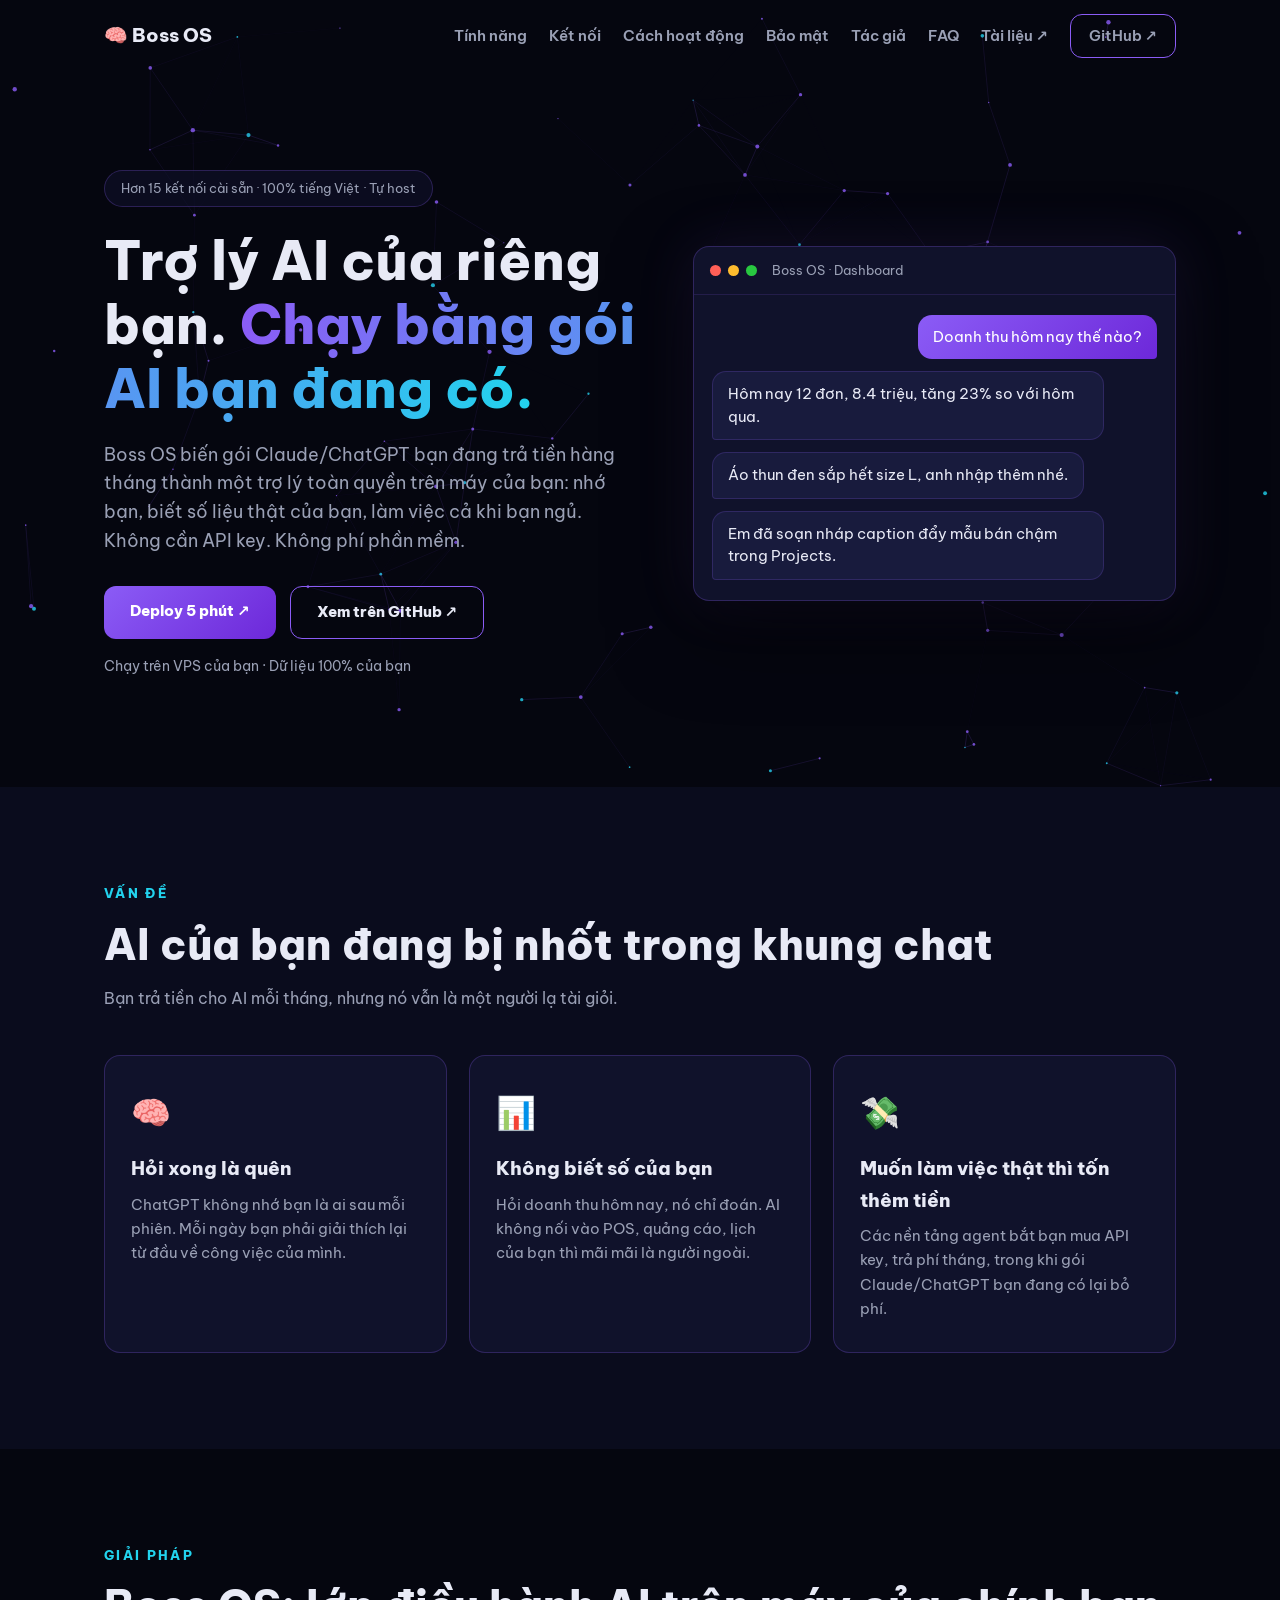
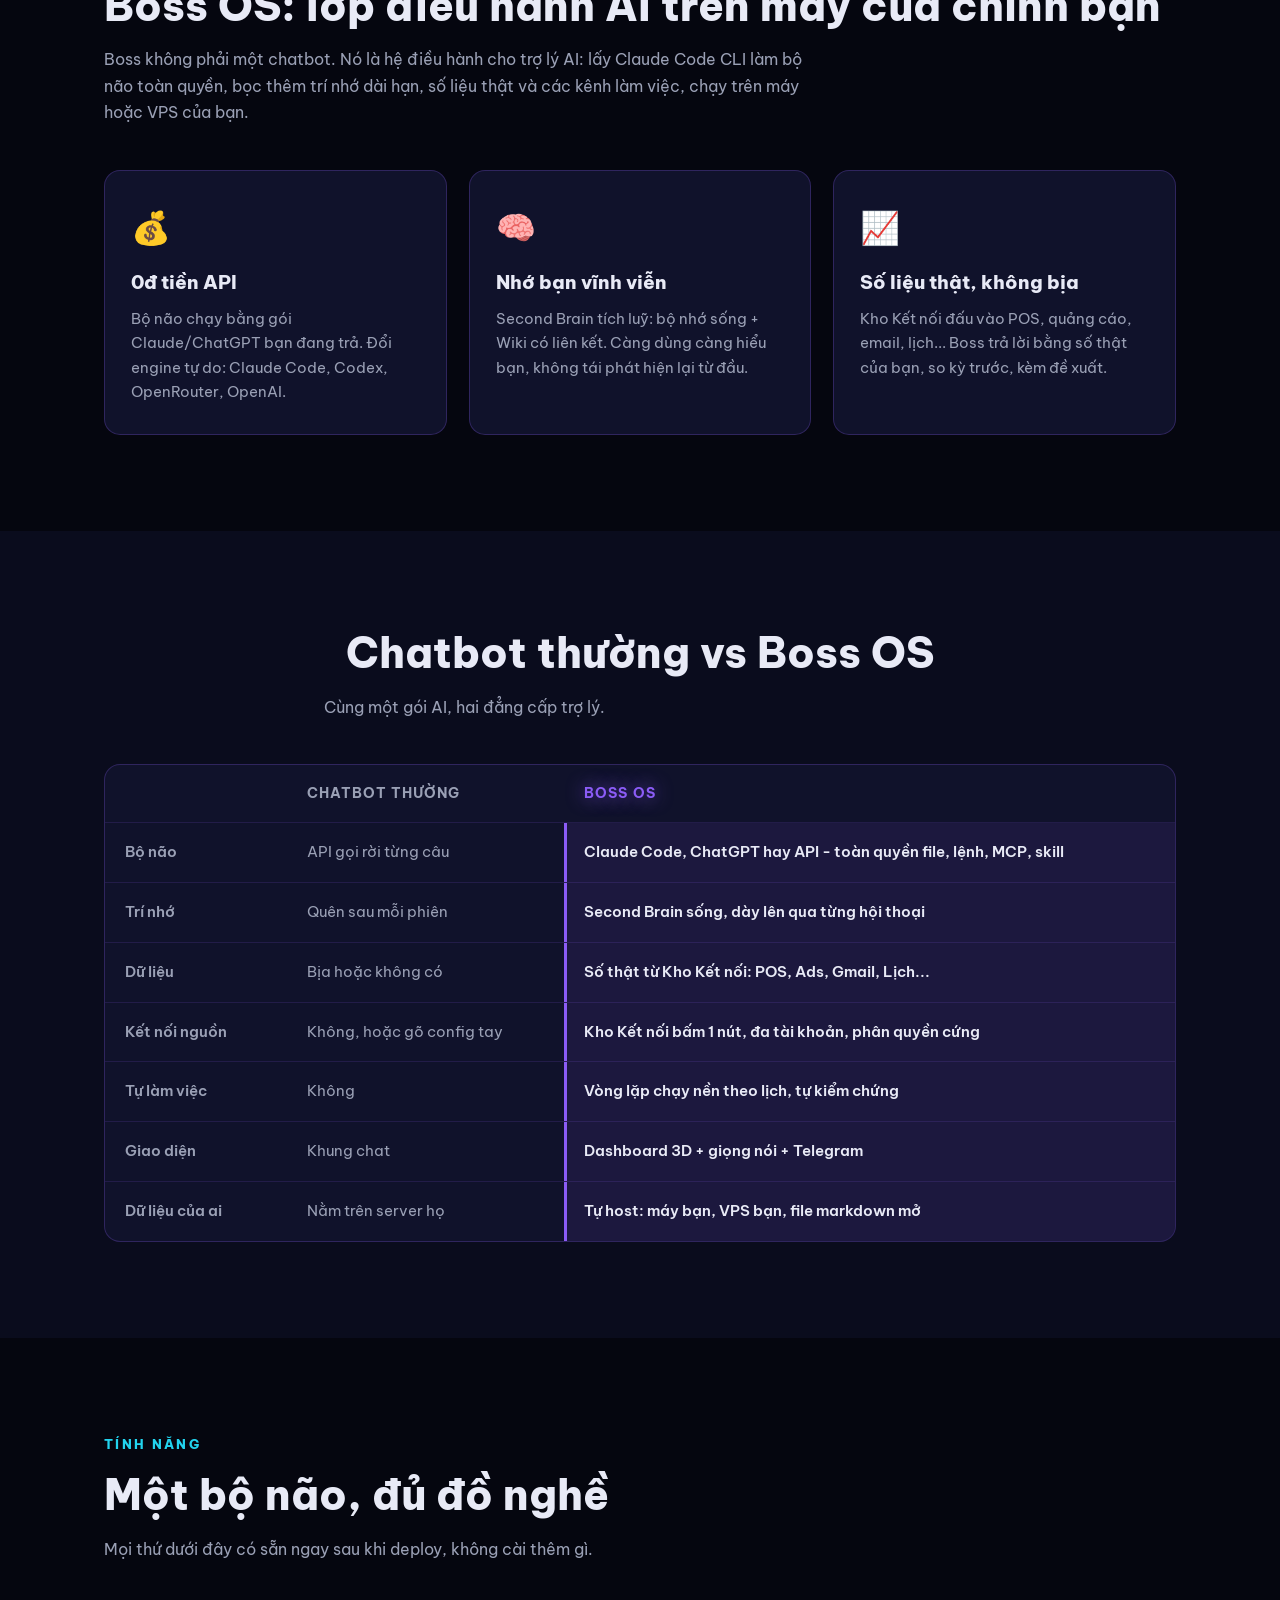
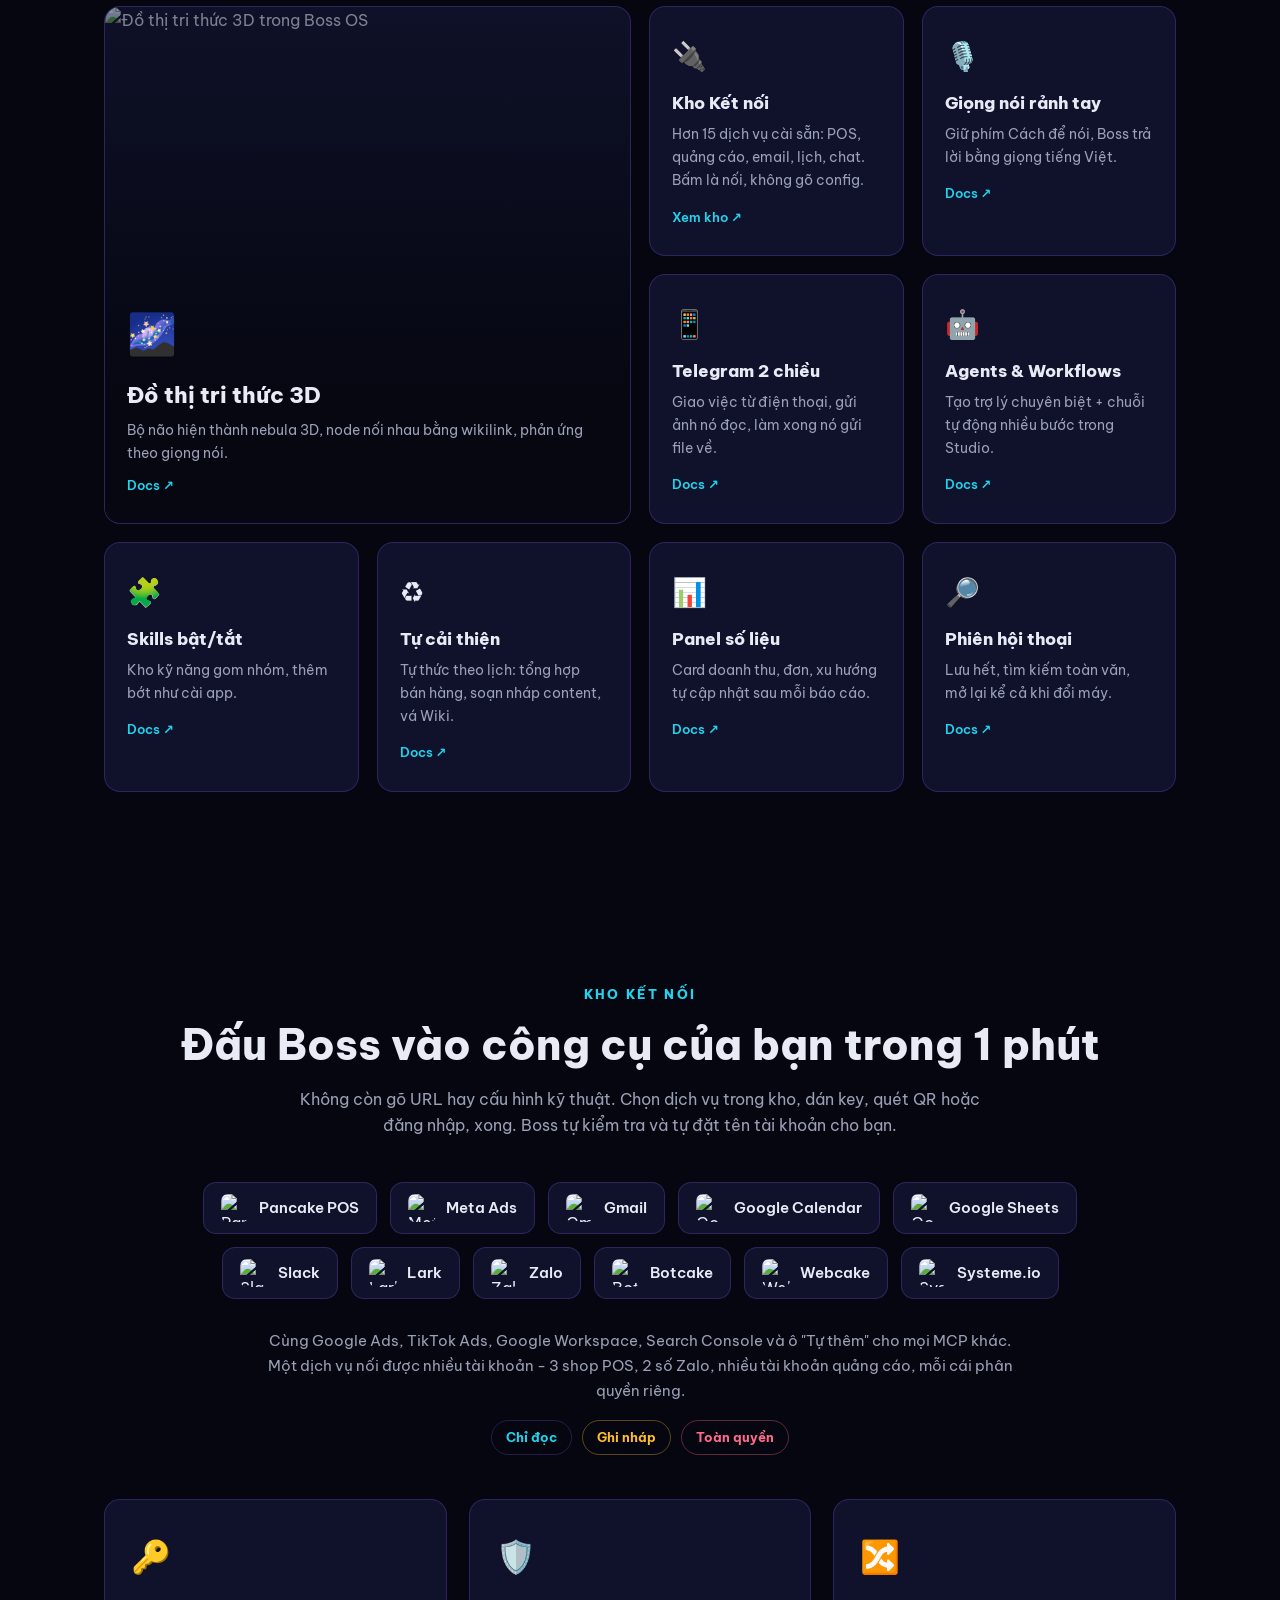
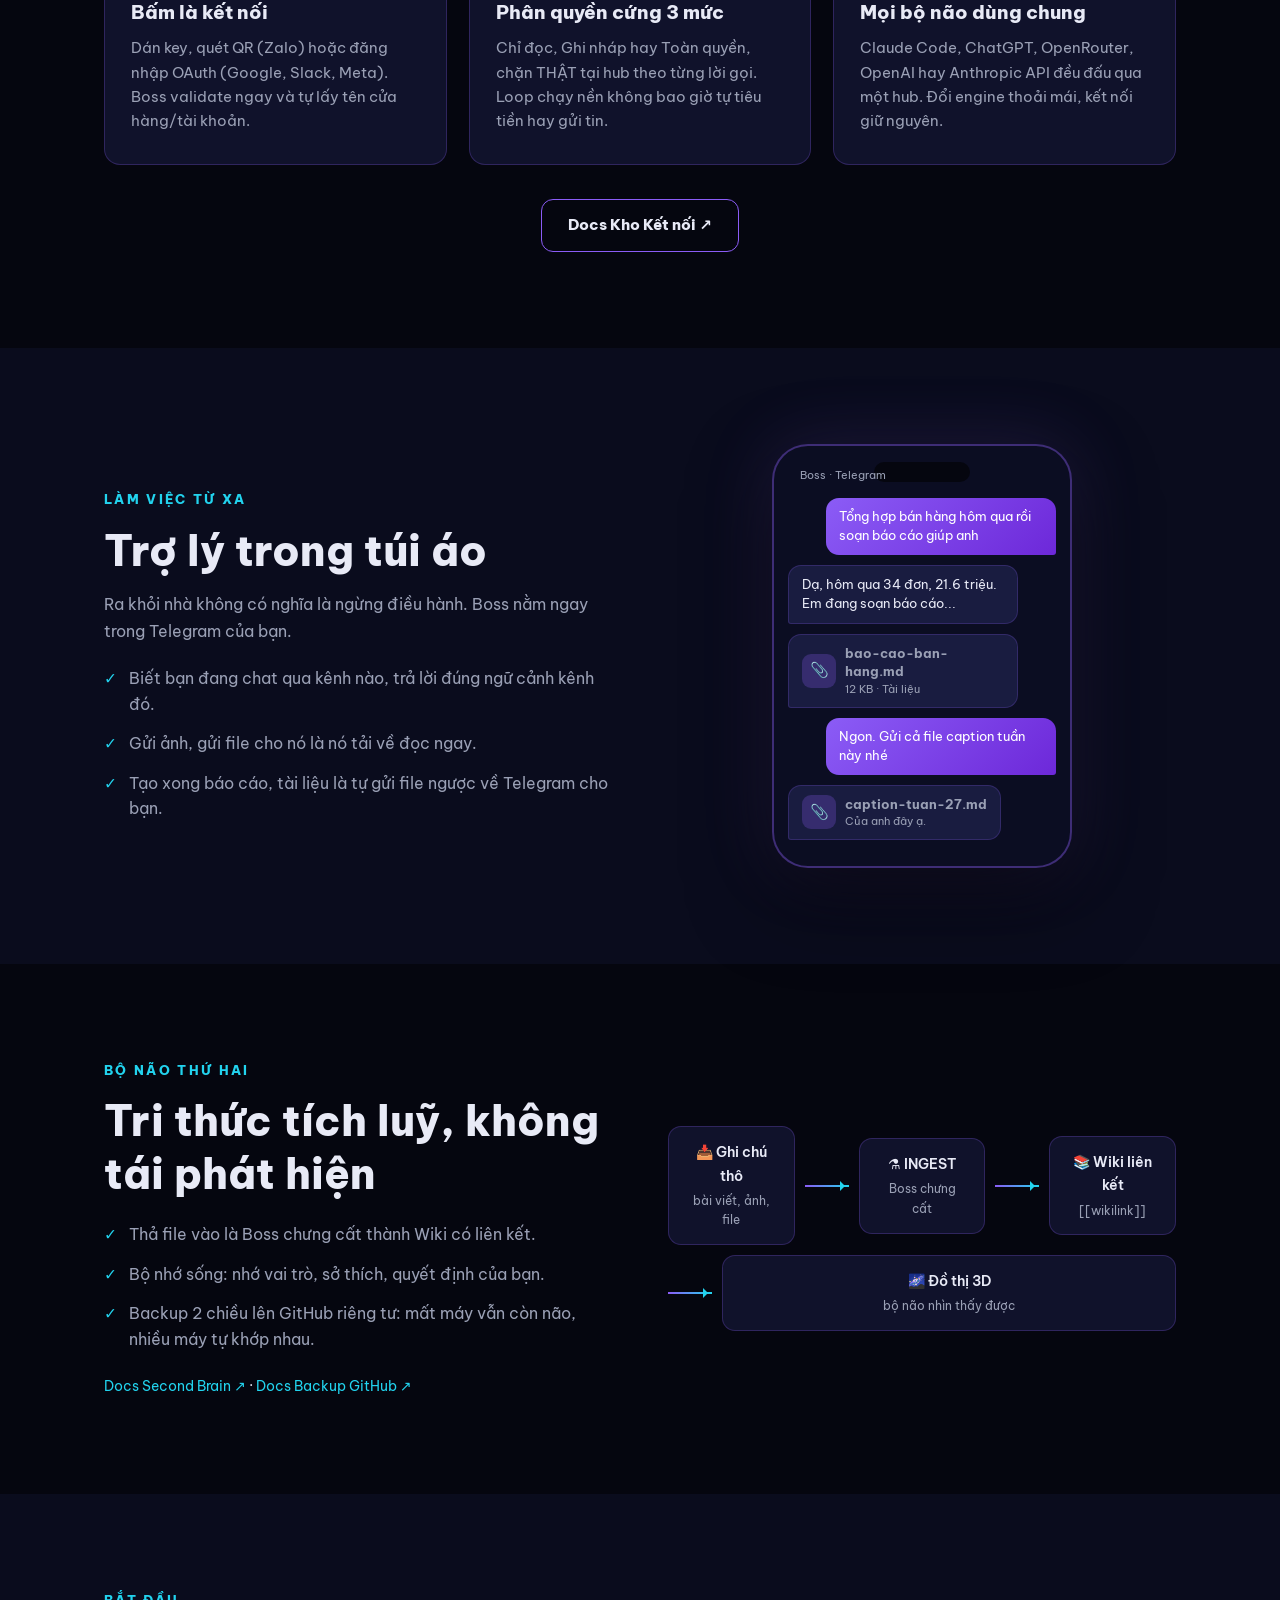
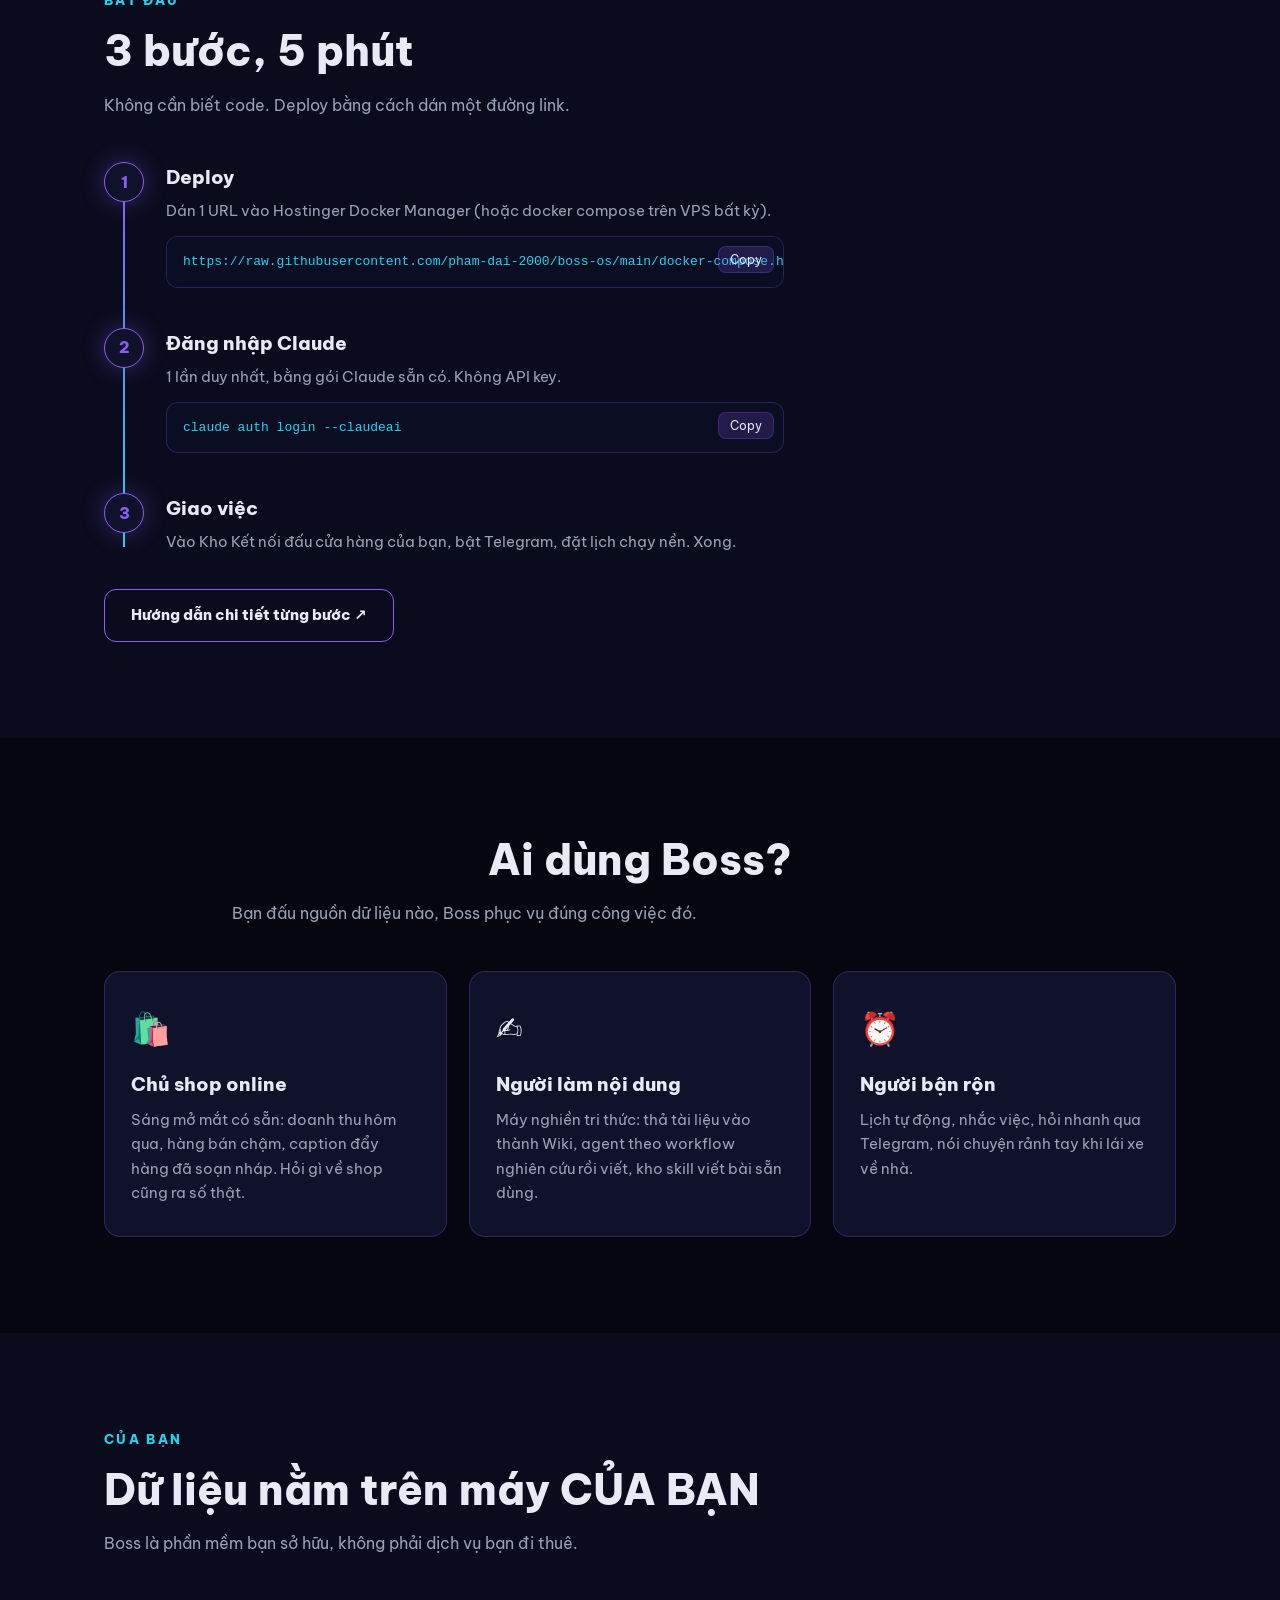
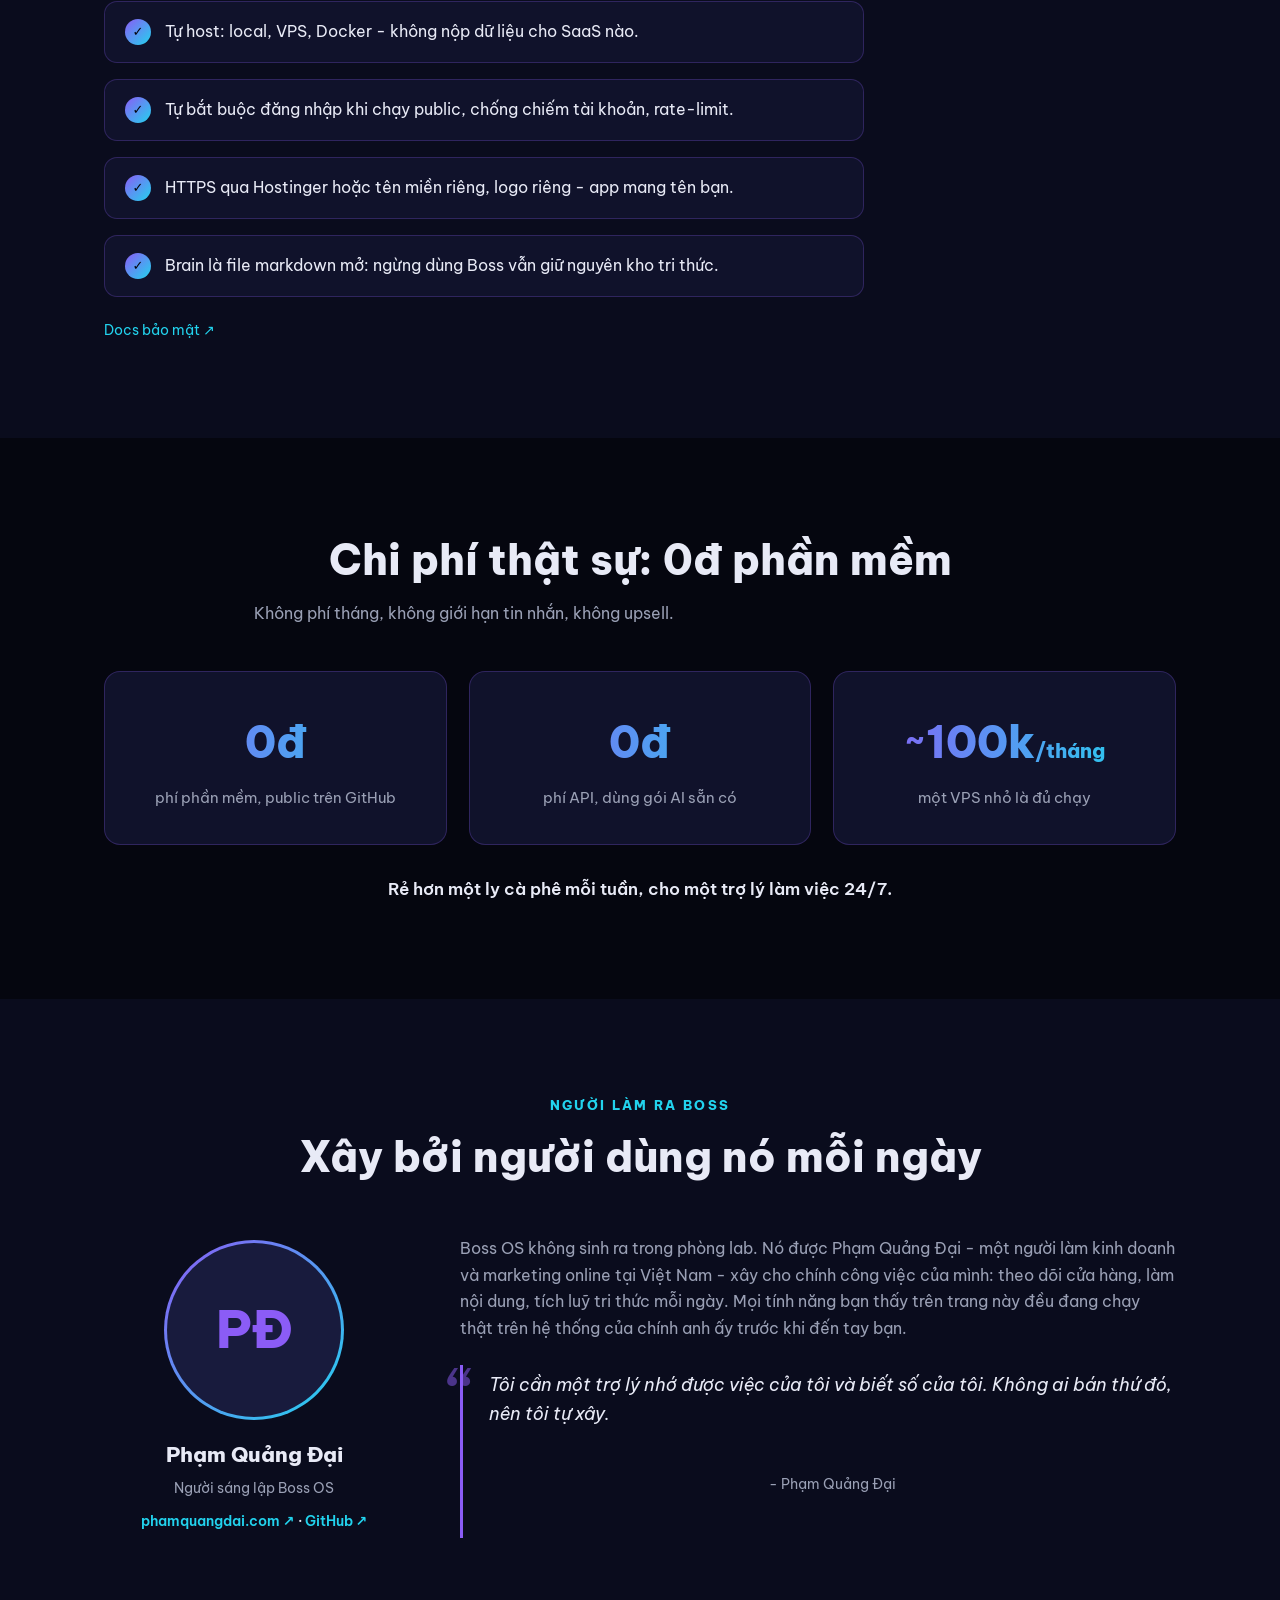
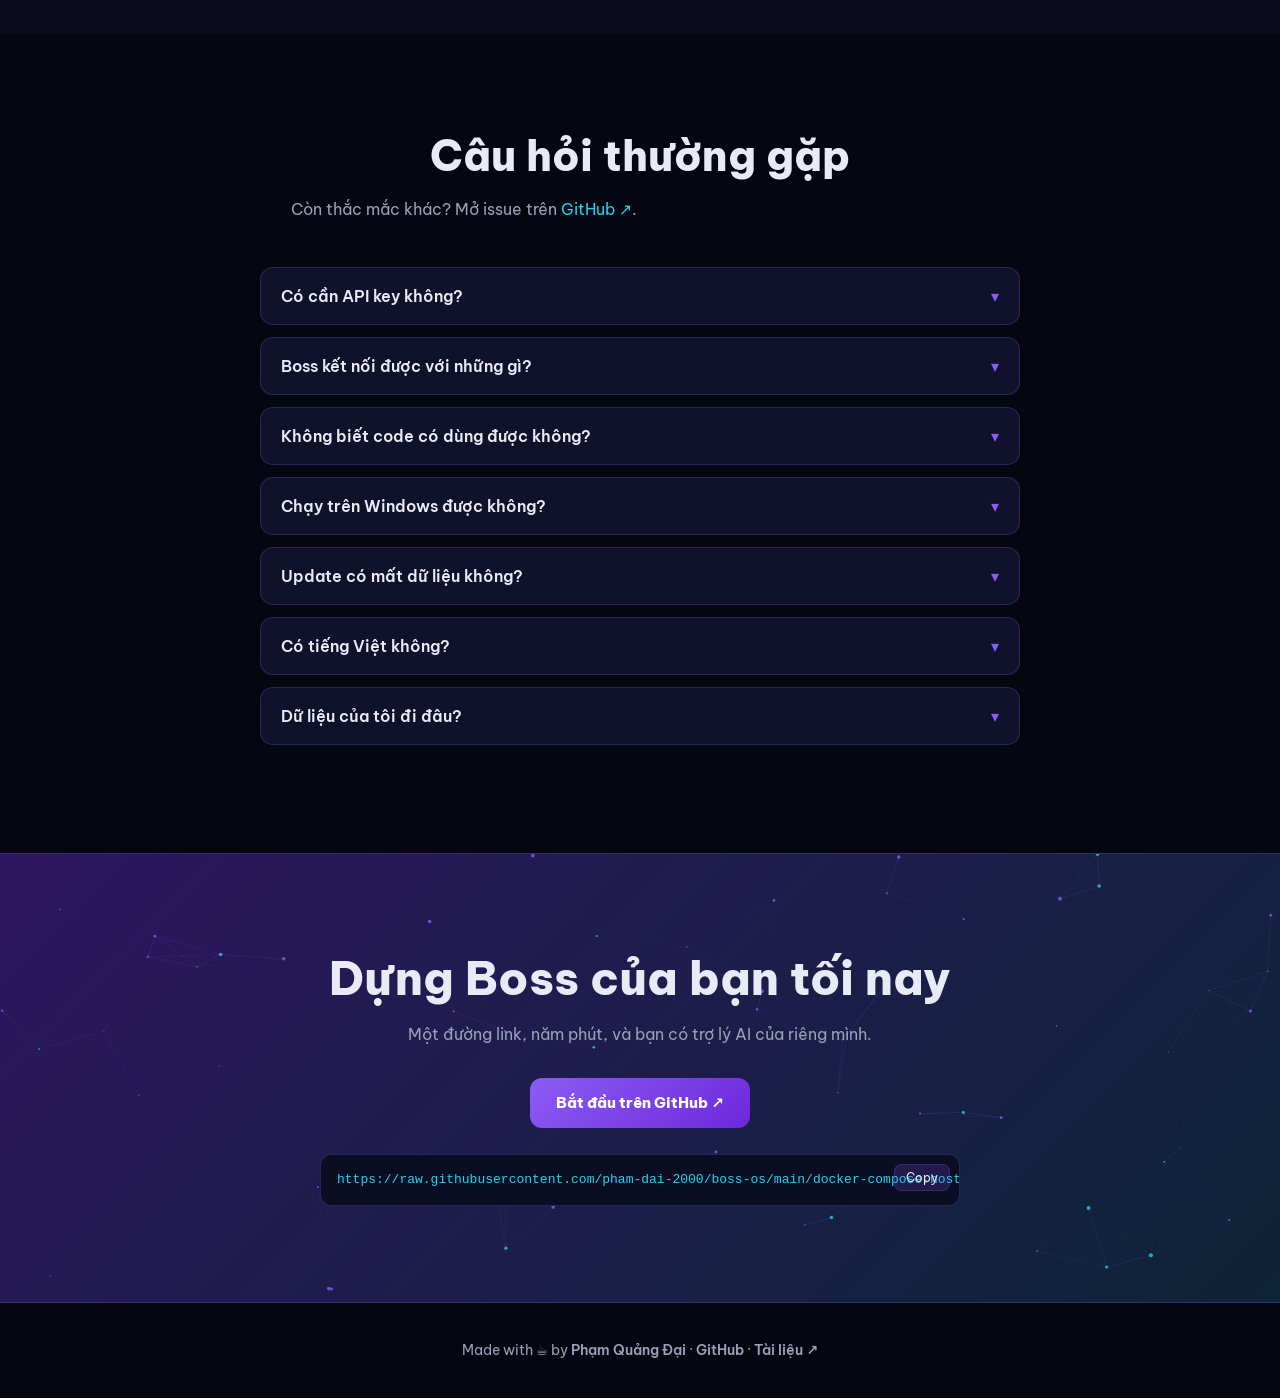
==== commit 826a8f0f: "Cập nhật thông tin tác giả sang Phạm Quảng Đại" ====
--- a/website/index.html
+++ b/website/index.html
@@ -5,7 +5,7 @@
 <meta name="viewport" content="width=device-width, initial-scale=1">
 <title>Boss OS - Trợ lý AI tự host, chạy bằng gói AI bạn đang có</title>
 <meta name="description" content="Trợ lý AI + Second Brain tự host: nhớ bạn, báo số liệu thật từ kho kết nối (POS, quảng cáo, Gmail, lịch, Slack, Lark...), làm việc qua Telegram và giọng nói tiếng Việt. Chạy bằng gói Claude/ChatGPT sẵn có, không cần API key.">
-<meta name="author" content="Nguyễn Minh Quý">
+<meta name="author" content="Phạm Quảng Đại">
 <meta property="og:title" content="Boss OS - Trợ lý AI tự host, chạy bằng gói AI bạn đang có">
 <meta property="og:description" content="Trợ lý AI + Second Brain tự host: nhớ bạn, báo số liệu thật từ kho kết nối (POS, quảng cáo, Gmail, lịch, Slack, Lark...), làm việc qua Telegram và giọng nói. Chạy bằng gói Claude/ChatGPT sẵn có, không cần API key.">
 <meta property="og:type" content="website">
@@ -542,16 +542,16 @@
     <h2 class="rv center" style="margin-bottom:52px">Xây bởi người dùng nó mỗi ngày</h2>
     <div class="author-grid">
       <div class="author-side rv">
-        <div class="avatar"><div class="ph">MQ</div><img src="https://statics.pancake.vn/web-media-263/08/45/2c/d0/741157ab4886f80e74b377f5677215e8a12eeab2df1494740bc90fc9-w:1254-h:1254-l:110609-t:image/jpeg.jpg" alt="Nguyễn Minh Quý" loading="lazy" onerror="this.remove()"></div>
-        <p class="name">Nguyễn Minh Quý</p>
+        <div class="avatar"><div class="ph">PĐ</div></div>
+        <p class="name">Phạm Quảng Đại</p>
         <p class="role">Người sáng lập Boss OS</p>
         <p class="alinks"><a href="https://phamquangdai.com" target="_blank" rel="noopener">phamquangdai.com ↗</a> · <a href="https://github.com/pham-dai-2000" target="_blank" rel="noopener">GitHub ↗</a></p>
       </div>
       <div class="author-txt rv" style="--d:.2s">
-        <p>Boss OS không sinh ra trong phòng lab. Nó được Nguyễn Minh Quý - một người làm kinh doanh và marketing online tại Việt Nam - xây cho chính công việc của mình: theo dõi cửa hàng, làm nội dung, tích luỹ tri thức mỗi ngày. Mọi tính năng bạn thấy trên trang này đều đang chạy thật trên hệ thống của chính anh ấy trước khi đến tay bạn.</p>
+        <p>Boss OS không sinh ra trong phòng lab. Nó được Phạm Quảng Đại - một người làm kinh doanh và marketing online tại Việt Nam - xây cho chính công việc của mình: theo dõi cửa hàng, làm nội dung, tích luỹ tri thức mỗi ngày. Mọi tính năng bạn thấy trên trang này đều đang chạy thật trên hệ thống của chính anh ấy trước khi đến tay bạn.</p>
         <blockquote>
           Tôi cần một trợ lý nhớ được việc của tôi và biết số của tôi. Không ai bán thứ đó, nên tôi tự xây.
-          <footer>- Minh Quý</footer>
+          <footer>- Phạm Quảng Đại</footer>
         </blockquote>
       </div>
     </div>
@@ -588,7 +588,7 @@
 
 <footer>
   <div class="wrap">
-    Made with ☕ by <a href="https://phamquangdai.com" target="_blank" rel="noopener">Nguyễn Minh Quý</a>
+    Made with ☕ by <a href="https://phamquangdai.com" target="_blank" rel="noopener">Phạm Quảng Đại</a>
     · <a href="https://github.com/pham-dai-2000/boss-os" target="_blank" rel="noopener">GitHub</a>
     · <a href="https://github.com/pham-dai-2000/boss-os/blob/main/docs/README.md" target="_blank" rel="noopener">Tài liệu ↗</a>
   </div>
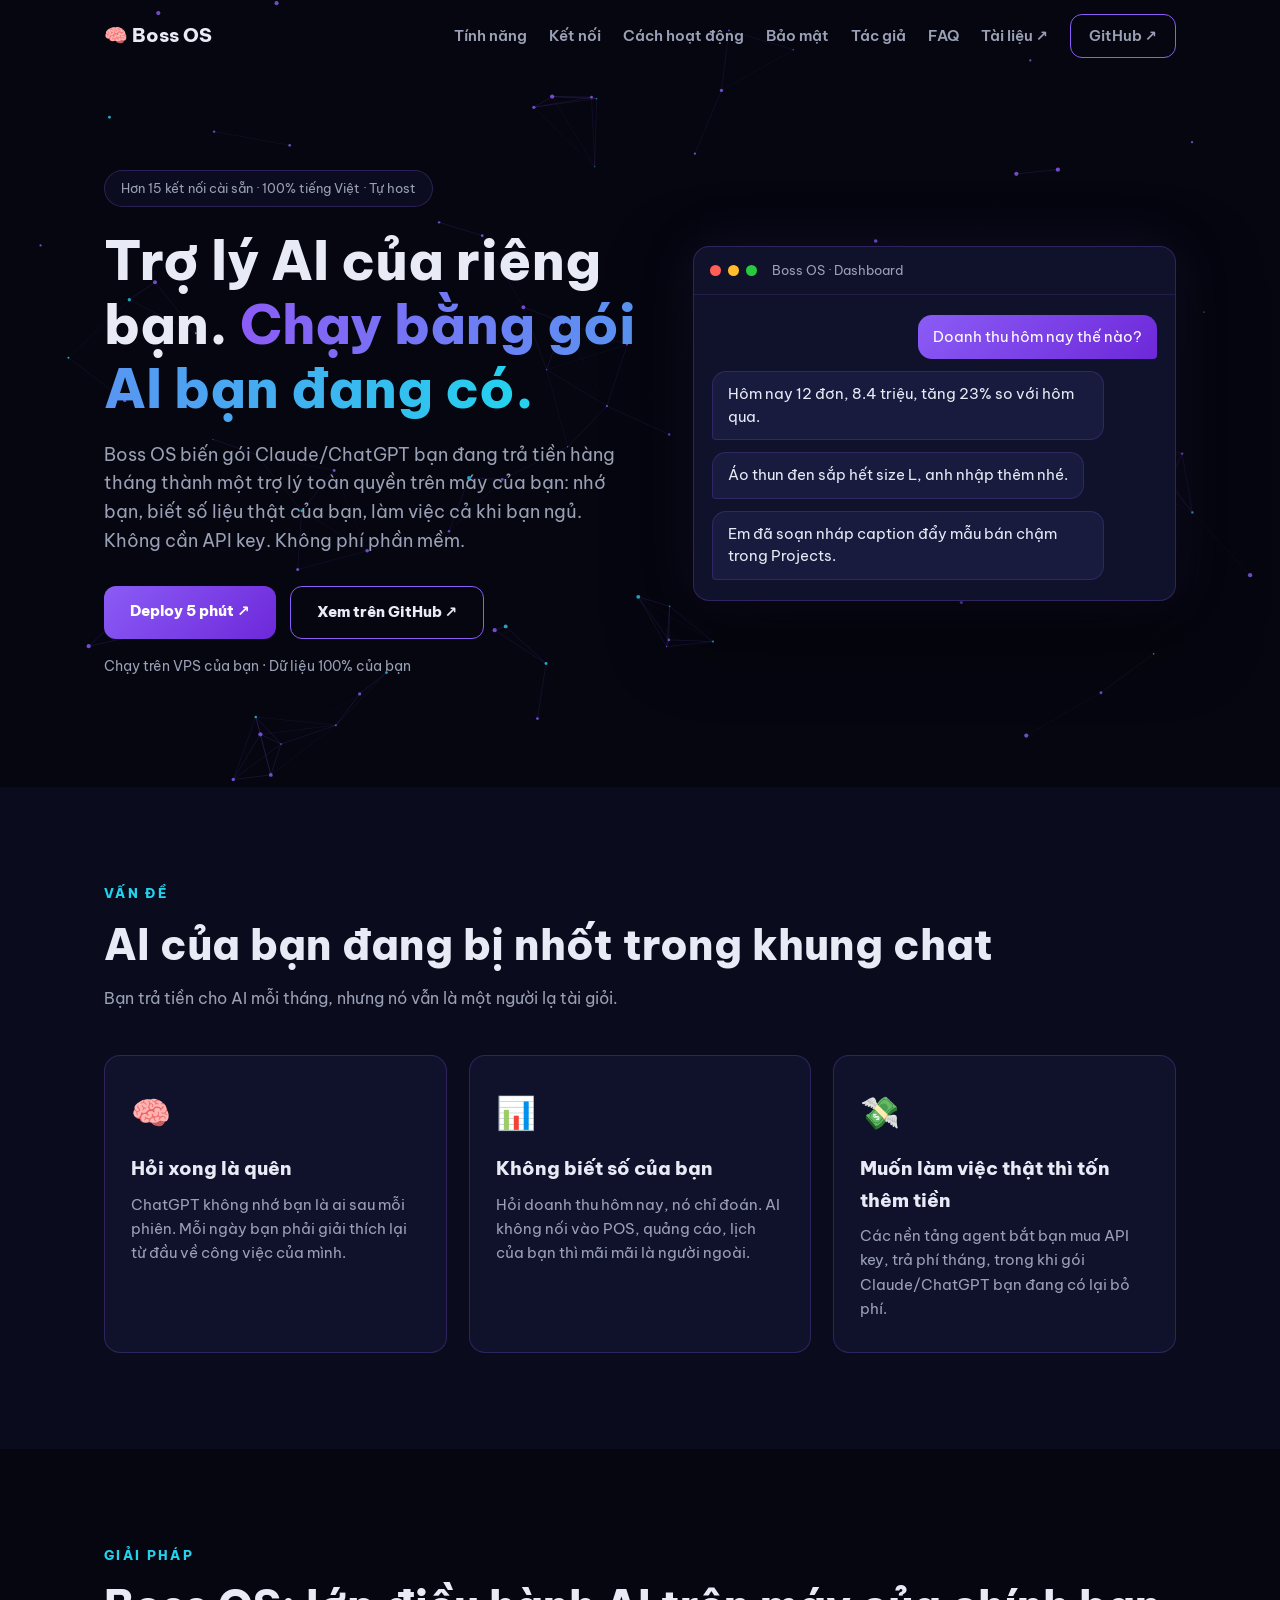
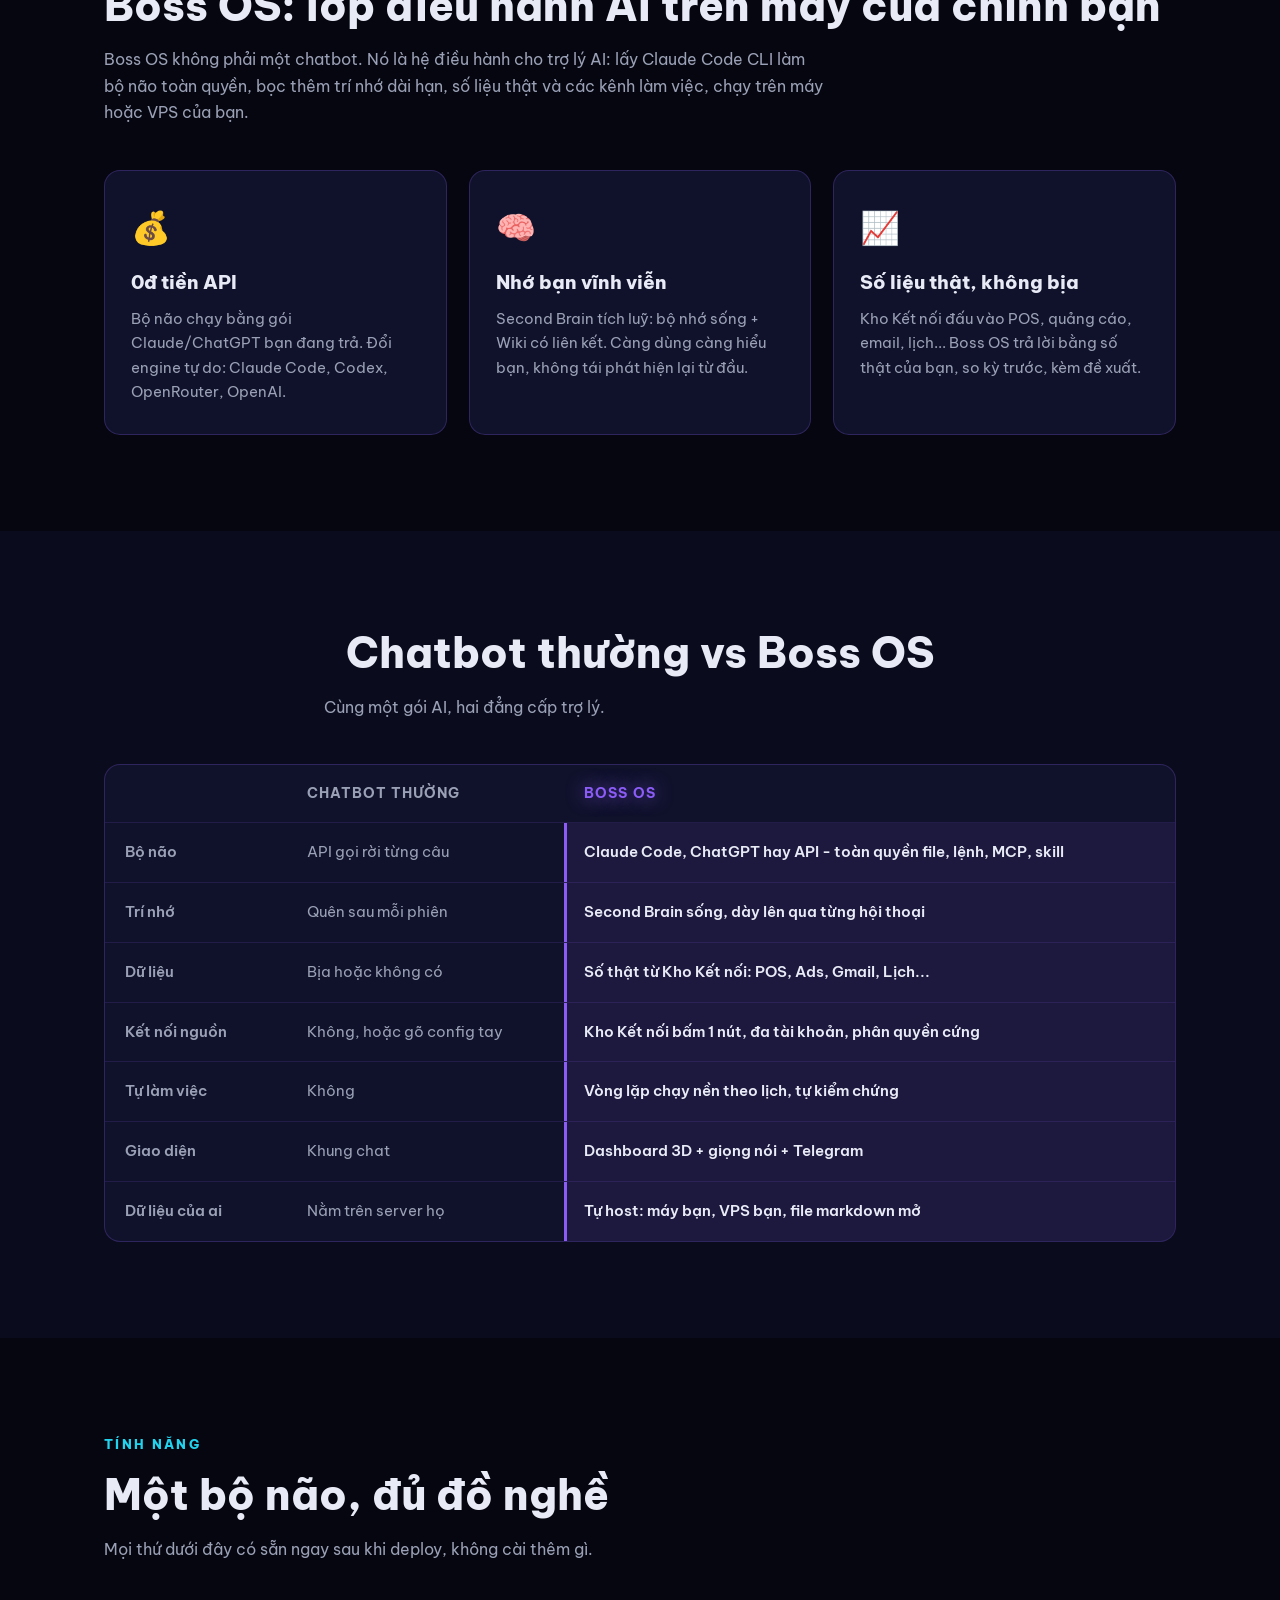
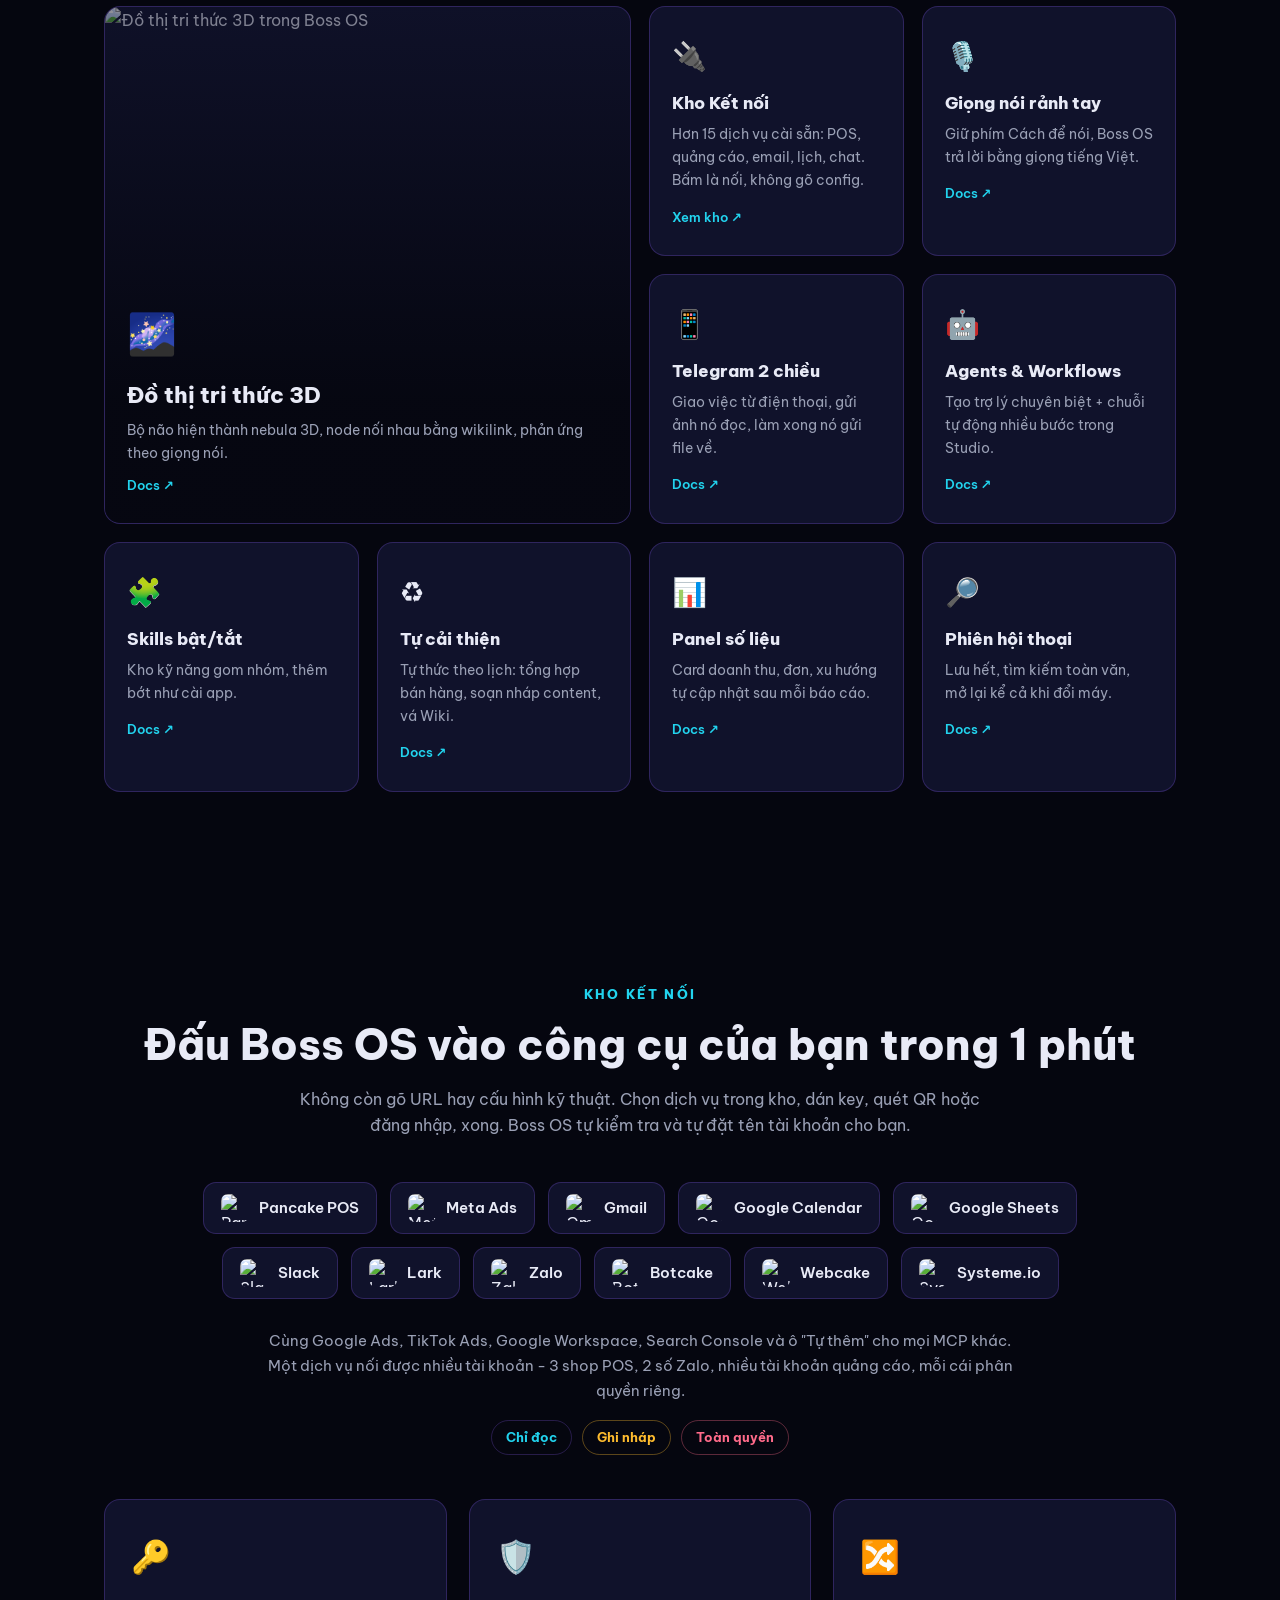
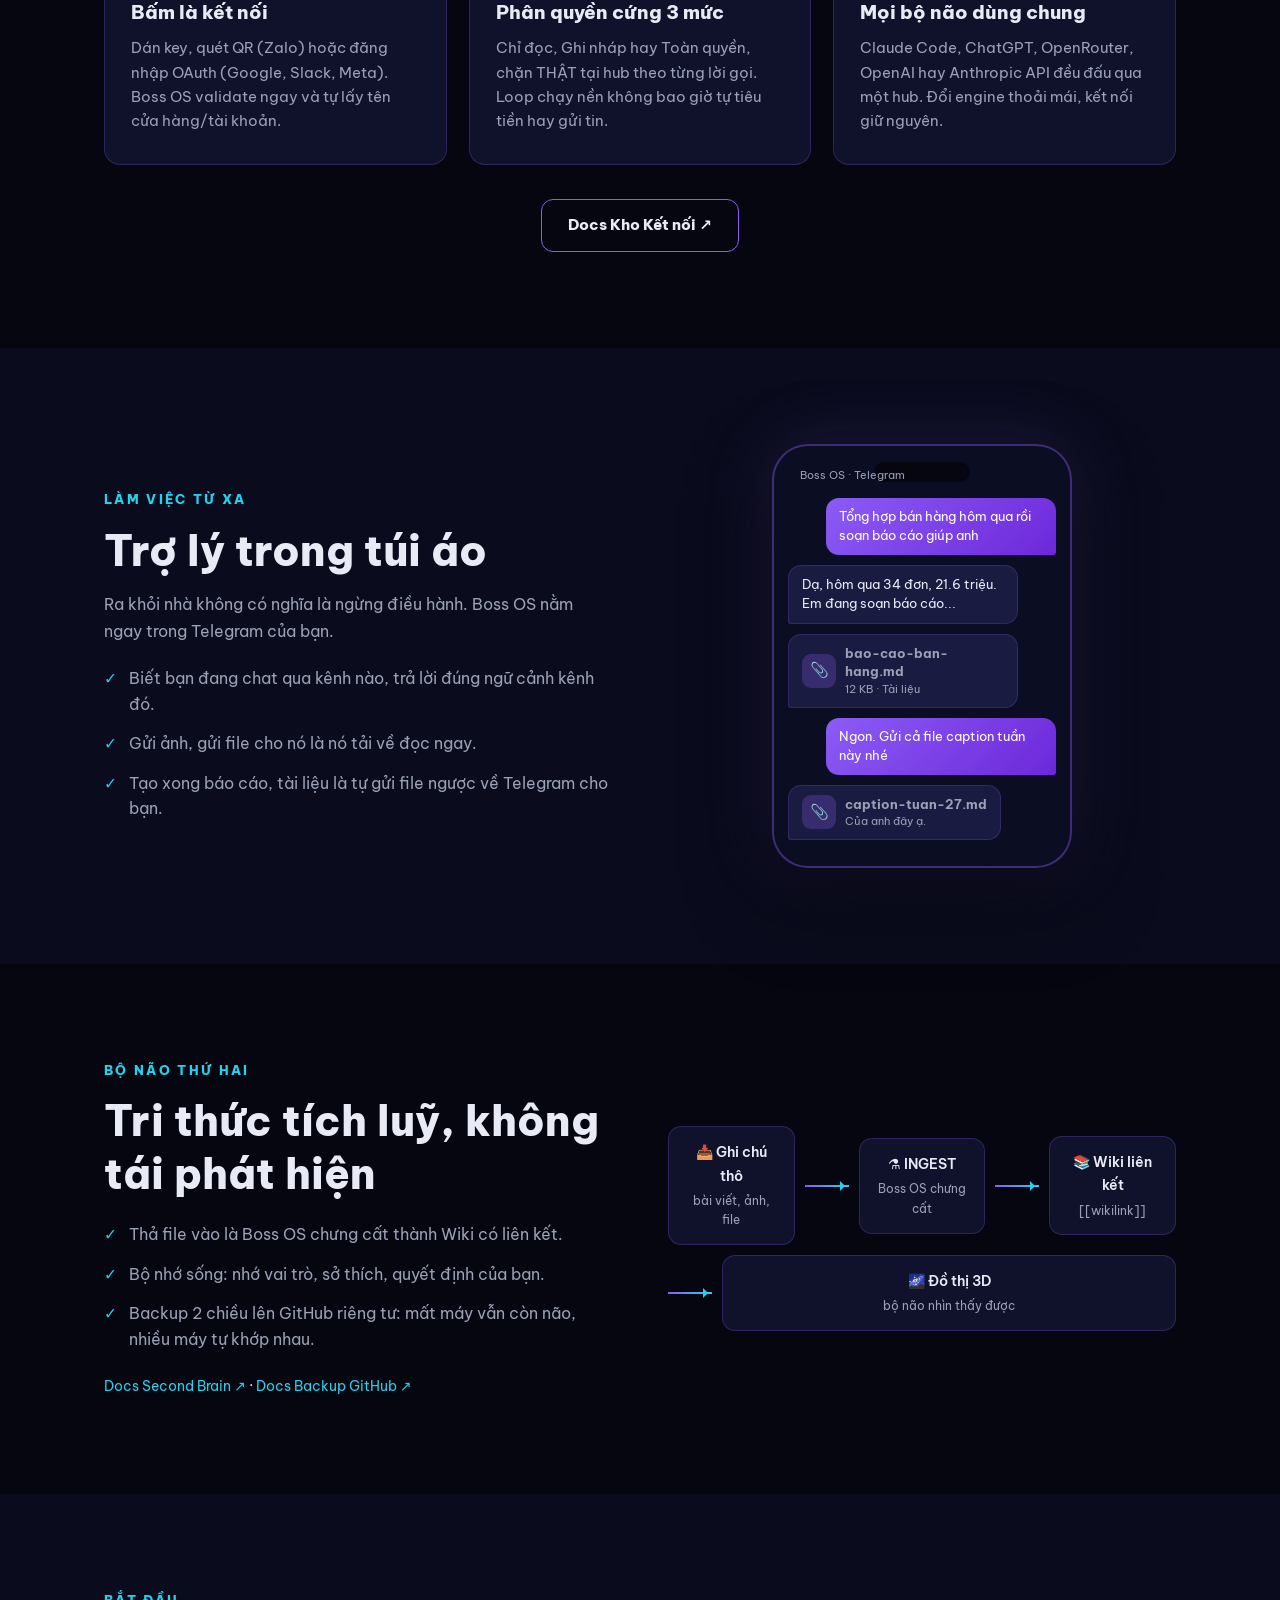
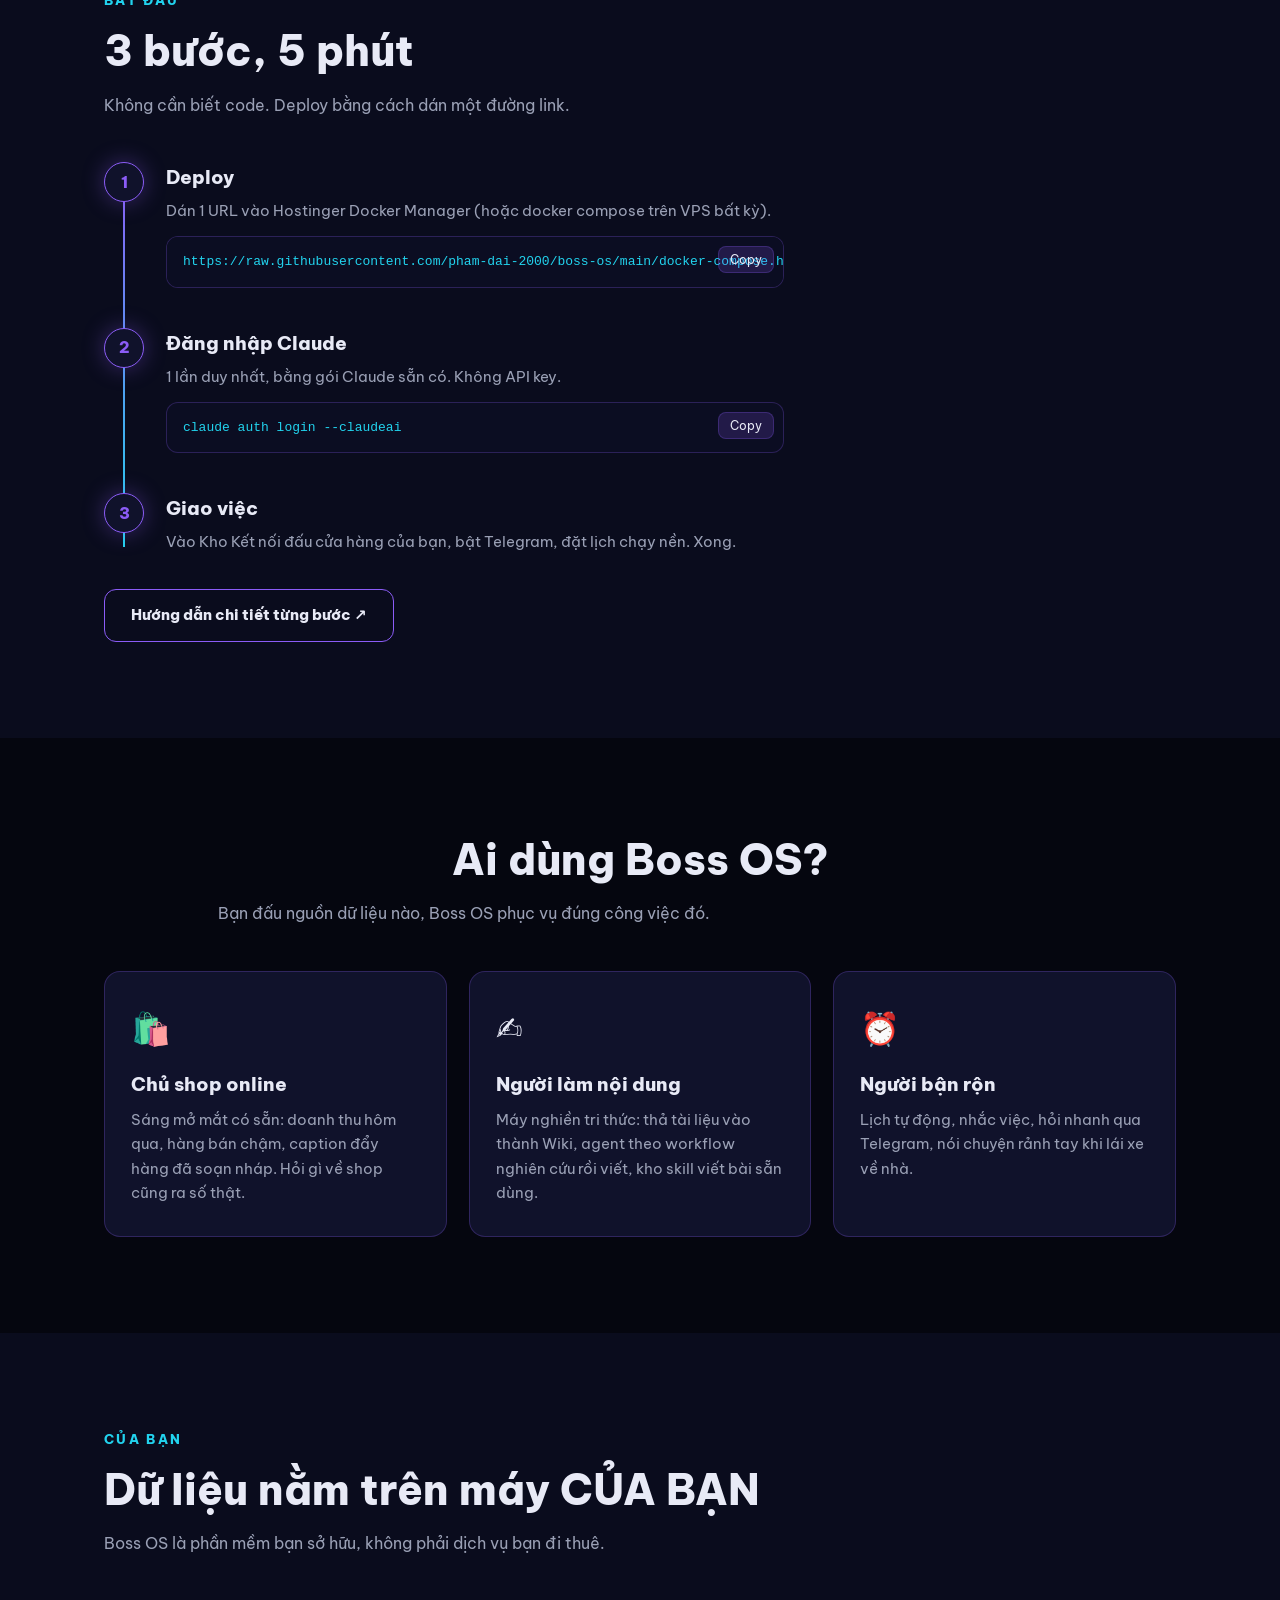
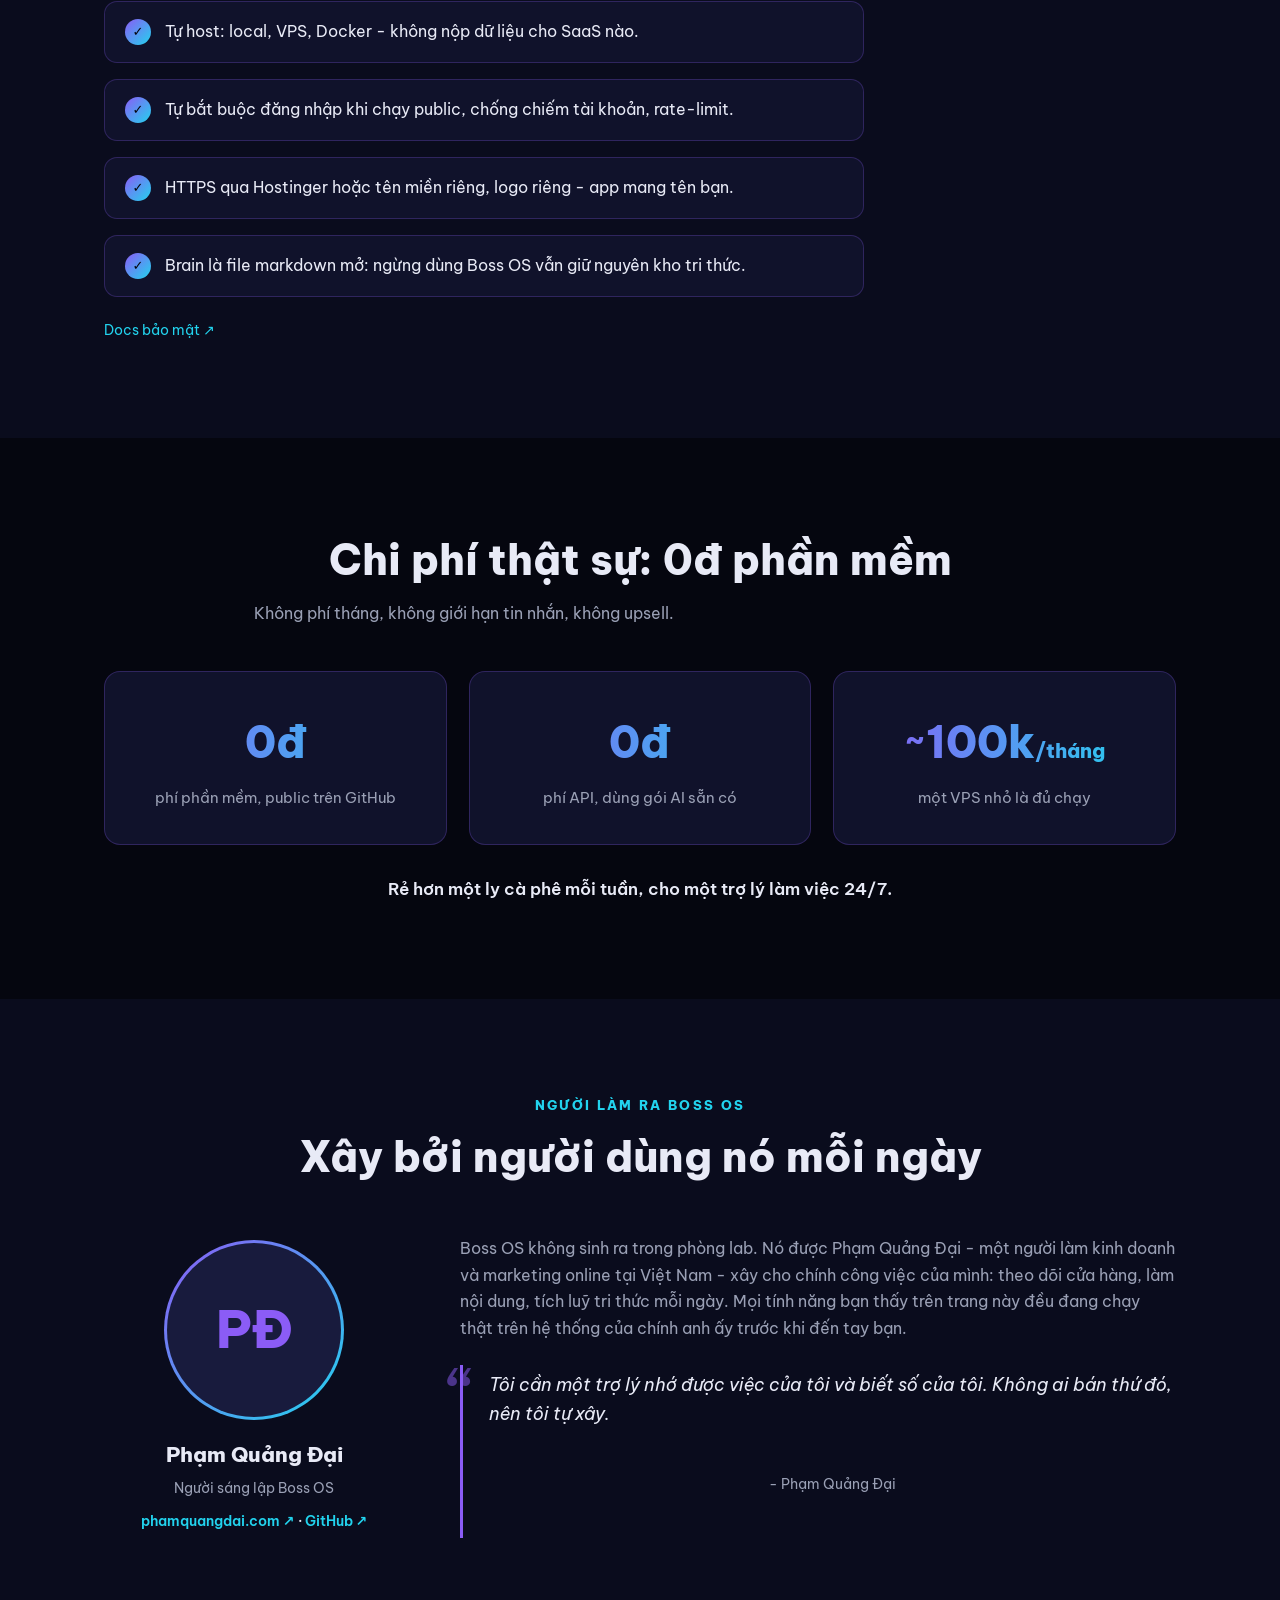
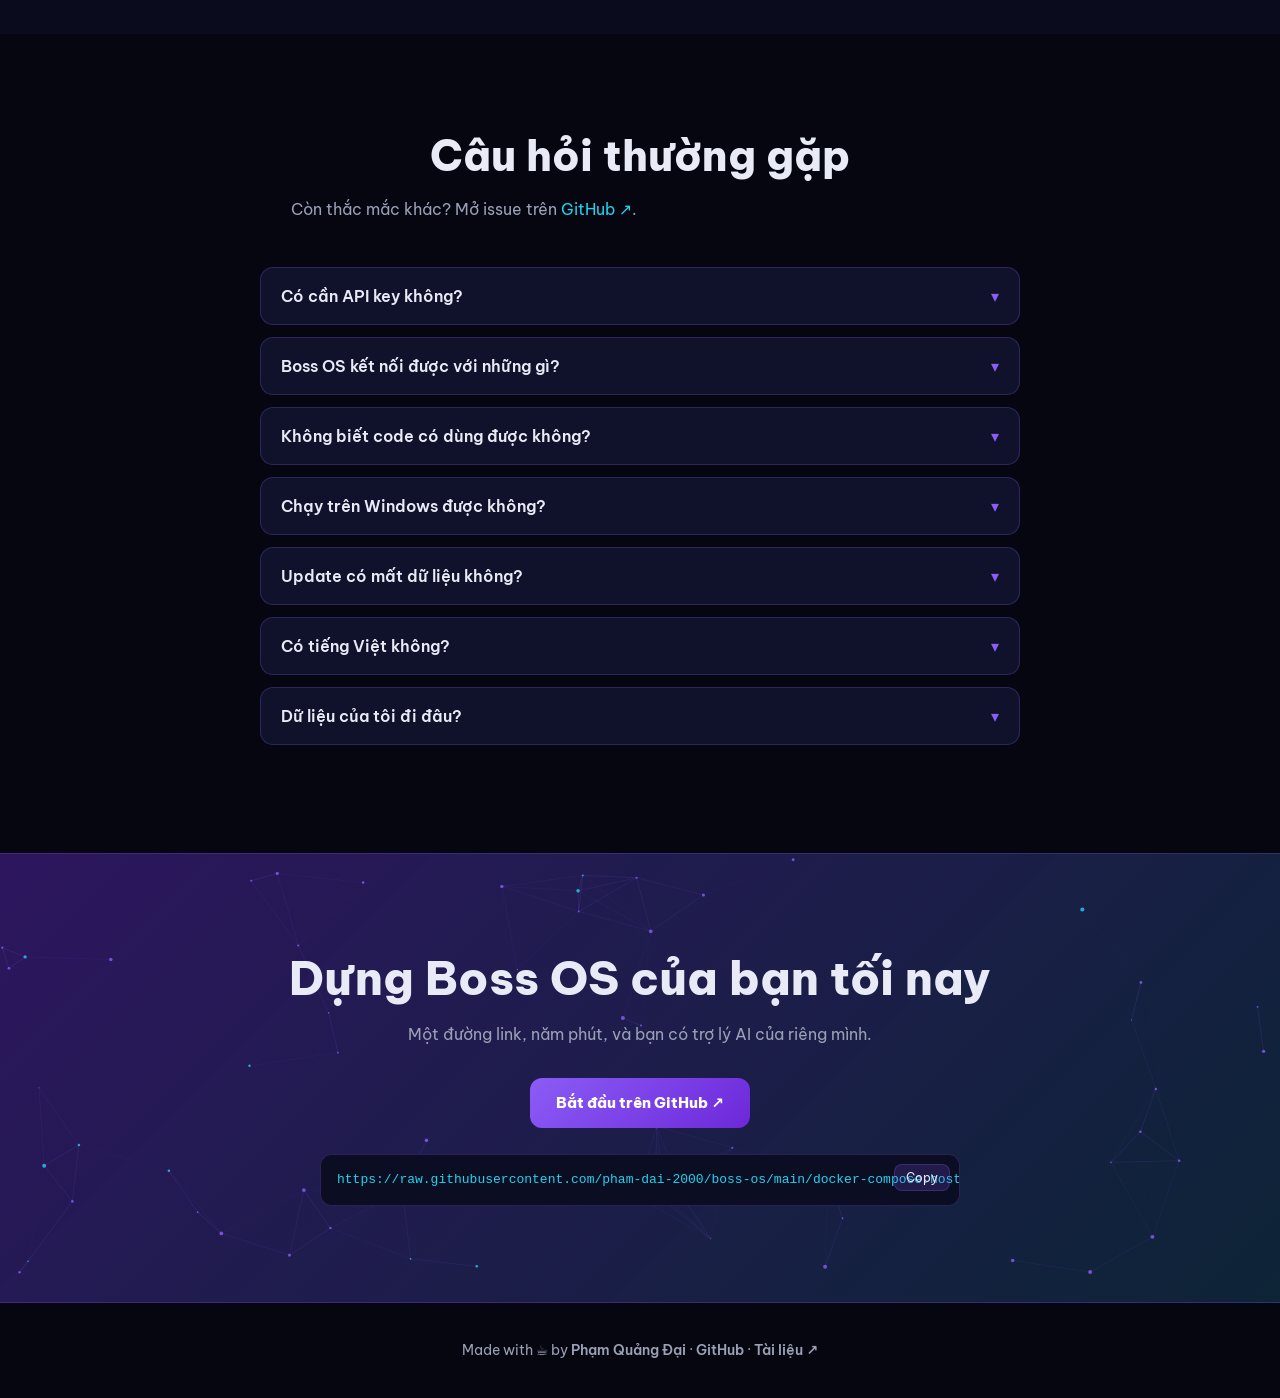
==== commit 9f527abb: "v1.0.13: đồng bộ 'Boss OS' 100% chữ hiển thị (giữ code/path 'Boss')" ====
--- a/website/index.html
+++ b/website/index.html
@@ -318,11 +318,11 @@
   <div class="wrap">
     <p class="kicker rv">Giải pháp</p>
     <h2 class="rv">Boss OS: lớp điều hành AI trên máy của chính bạn</h2>
-    <p class="lead rv">Boss không phải một chatbot. Nó là hệ điều hành cho trợ lý AI: lấy Claude Code CLI làm bộ não toàn quyền, bọc thêm trí nhớ dài hạn, số liệu thật và các kênh làm việc, chạy trên máy hoặc VPS của bạn.</p>
+    <p class="lead rv">Boss OS không phải một chatbot. Nó là hệ điều hành cho trợ lý AI: lấy Claude Code CLI làm bộ não toàn quyền, bọc thêm trí nhớ dài hạn, số liệu thật và các kênh làm việc, chạy trên máy hoặc VPS của bạn.</p>
     <div class="grid3">
       <div class="card rv" style="--d:.05s"><span class="ico">💰</span><h3>0đ tiền API</h3><p>Bộ não chạy bằng gói Claude/ChatGPT bạn đang trả. Đổi engine tự do: Claude Code, Codex, OpenRouter, OpenAI.</p></div>
       <div class="card rv" style="--d:.15s"><span class="ico">🧠</span><h3>Nhớ bạn vĩnh viễn</h3><p>Second Brain tích luỹ: bộ nhớ sống + Wiki có liên kết. Càng dùng càng hiểu bạn, không tái phát hiện lại từ đầu.</p></div>
-      <div class="card rv" style="--d:.25s"><span class="ico">📈</span><h3>Số liệu thật, không bịa</h3><p>Kho Kết nối đấu vào POS, quảng cáo, email, lịch... Boss trả lời bằng số thật của bạn, so kỳ trước, kèm đề xuất.</p></div>
+      <div class="card rv" style="--d:.25s"><span class="ico">📈</span><h3>Số liệu thật, không bịa</h3><p>Kho Kết nối đấu vào POS, quảng cáo, email, lịch... Boss OS trả lời bằng số thật của bạn, so kỳ trước, kèm đề xuất.</p></div>
     </div>
   </div>
 </section>
@@ -358,7 +358,7 @@
     <div class="bento">
       <div class="feature big rv"><img class="bento-img" src="https://statics.pancake.vn/web-media-263/60/16/ba/ca/94174802bcc2b133a14259b5cb9093d18da42c2a175d8bf1ae1aaa1c-w:1028-h:613-l:76335-t:image/jpeg.jpg" alt="Đồ thị tri thức 3D trong Boss OS" loading="lazy"><span class="bento-shade"></span><span class="ico">🌌</span><h3>Đồ thị tri thức 3D</h3><p>Bộ não hiện thành nebula 3D, node nối nhau bằng wikilink, phản ứng theo giọng nói.</p><a href="https://github.com/pham-dai-2000/boss-os/blob/main/docs/03-do-thi-tri-thuc-3d.md" target="_blank" rel="noopener">Docs ↗</a></div>
       <div class="feature rv" style="--d:.03s"><span class="ico">🔌</span><h3>Kho Kết nối</h3><p>Hơn 15 dịch vụ cài sẵn: POS, quảng cáo, email, lịch, chat. Bấm là nối, không gõ config.</p><a href="#connect">Xem kho ↗</a></div>
-      <div class="feature rv" style="--d:.05s"><span class="ico">🎙️</span><h3>Giọng nói rảnh tay</h3><p>Giữ phím Cách để nói, Boss trả lời bằng giọng tiếng Việt.</p><a href="https://github.com/pham-dai-2000/boss-os/blob/main/docs/02-tro-chuyen-va-giong-noi.md" target="_blank" rel="noopener">Docs ↗</a></div>
+      <div class="feature rv" style="--d:.05s"><span class="ico">🎙️</span><h3>Giọng nói rảnh tay</h3><p>Giữ phím Cách để nói, Boss OS trả lời bằng giọng tiếng Việt.</p><a href="https://github.com/pham-dai-2000/boss-os/blob/main/docs/02-tro-chuyen-va-giong-noi.md" target="_blank" rel="noopener">Docs ↗</a></div>
       <div class="feature rv" style="--d:.1s"><span class="ico">📱</span><h3>Telegram 2 chiều</h3><p>Giao việc từ điện thoại, gửi ảnh nó đọc, làm xong nó gửi file về.</p><a href="https://github.com/pham-dai-2000/boss-os/blob/main/docs/11-telegram.md" target="_blank" rel="noopener">Docs ↗</a></div>
       <div class="feature rv" style="--d:.15s"><span class="ico">🤖</span><h3>Agents &amp; Workflows</h3><p>Tạo trợ lý chuyên biệt + chuỗi tự động nhiều bước trong Studio.</p><a href="https://github.com/pham-dai-2000/boss-os/blob/main/docs/07-agents-va-workflows.md" target="_blank" rel="noopener">Docs ↗</a></div>
       <div class="feature rv" style="--d:.2s"><span class="ico">🧩</span><h3>Skills bật/tắt</h3><p>Kho kỹ năng gom nhóm, thêm bớt như cài app.</p><a href="https://github.com/pham-dai-2000/boss-os/blob/main/docs/06-skills.md" target="_blank" rel="noopener">Docs ↗</a></div>
@@ -373,8 +373,8 @@
 <section id="connect">
   <div class="wrap center">
     <p class="kicker rv">Kho Kết nối</p>
-    <h2 class="rv">Đấu Boss vào công cụ của bạn trong 1 phút</h2>
-    <p class="lead rv">Không còn gõ URL hay cấu hình kỹ thuật. Chọn dịch vụ trong kho, dán key, quét QR hoặc đăng nhập, xong. Boss tự kiểm tra và tự đặt tên tài khoản cho bạn.</p>
+    <h2 class="rv">Đấu Boss OS vào công cụ của bạn trong 1 phút</h2>
+    <p class="lead rv">Không còn gõ URL hay cấu hình kỹ thuật. Chọn dịch vụ trong kho, dán key, quét QR hoặc đăng nhập, xong. Boss OS tự kiểm tra và tự đặt tên tài khoản cho bạn.</p>
     <div class="conns rv">
       <div class="conn-logo"><img src="https://statics.pancake.vn/web-media-263/3c/01/7c/4b/eb5e58bb7bbe9db359b89e738c8df1bfe728b3fe06d1d3caedf61e65-w:512-h:512-l:10567-t:image/png.png" alt="Pancake POS" loading="lazy"><span>Pancake POS</span></div>
       <div class="conn-logo"><img src="https://statics.pancake.vn/web-media-263/7c/5e/22/b4/f86962835fbffe9cea2a4b9d7596c4a02ed8ef73ceb617081c56e94a-w:1280-h:1280-l:15535-t:image/webp.webp" alt="Meta Ads" loading="lazy"><span>Meta Ads</span></div>
@@ -395,7 +395,7 @@
       <span class="perm-tag f">Toàn quyền</span>
     </div>
     <div class="grid3" style="margin-top:44px;text-align:left">
-      <div class="card rv" style="--d:.05s"><span class="ico">🔑</span><h3>Bấm là kết nối</h3><p>Dán key, quét QR (Zalo) hoặc đăng nhập OAuth (Google, Slack, Meta). Boss validate ngay và tự lấy tên cửa hàng/tài khoản.</p></div>
+      <div class="card rv" style="--d:.05s"><span class="ico">🔑</span><h3>Bấm là kết nối</h3><p>Dán key, quét QR (Zalo) hoặc đăng nhập OAuth (Google, Slack, Meta). Boss OS validate ngay và tự lấy tên cửa hàng/tài khoản.</p></div>
       <div class="card rv" style="--d:.15s"><span class="ico">🛡️</span><h3>Phân quyền cứng 3 mức</h3><p>Chỉ đọc, Ghi nháp hay Toàn quyền, chặn THẬT tại hub theo từng lời gọi. Loop chạy nền không bao giờ tự tiêu tiền hay gửi tin.</p></div>
       <div class="card rv" style="--d:.25s"><span class="ico">🔀</span><h3>Mọi bộ não dùng chung</h3><p>Claude Code, ChatGPT, OpenRouter, OpenAI hay Anthropic API đều đấu qua một hub. Đổi engine thoải mái, kết nối giữ nguyên.</p></div>
     </div>
@@ -410,7 +410,7 @@
       <div>
         <p class="kicker rv">Làm việc từ xa</p>
         <h2 class="rv">Trợ lý trong túi áo</h2>
-        <p class="lead rv" style="margin-bottom:0">Ra khỏi nhà không có nghĩa là ngừng điều hành. Boss nằm ngay trong Telegram của bạn.</p>
+        <p class="lead rv" style="margin-bottom:0">Ra khỏi nhà không có nghĩa là ngừng điều hành. Boss OS nằm ngay trong Telegram của bạn.</p>
         <ul class="checks">
           <li class="rv" style="--d:.05s"><span class="ck">✓</span>Biết bạn đang chat qua kênh nào, trả lời đúng ngữ cảnh kênh đó.</li>
           <li class="rv" style="--d:.15s"><span class="ck">✓</span>Gửi ảnh, gửi file cho nó là nó tải về đọc ngay.</li>
@@ -419,7 +419,7 @@
       </div>
       <div class="rv" data-replay="1" id="phoneWrap">
         <div class="phone">
-          <span class="phone-head">Boss · Telegram</span>
+          <span class="phone-head">Boss OS · Telegram</span>
           <div class="bubbles">
             <div class="bubble you">Tổng hợp bán hàng hôm qua rồi soạn báo cáo giúp anh</div>
             <div class="bubble boss">Dạ, hôm qua 34 đơn, 21.6 triệu. Em đang soạn báo cáo...</div>
@@ -441,7 +441,7 @@
         <p class="kicker rv">Bộ não thứ hai</p>
         <h2 class="rv">Tri thức tích luỹ, không tái phát hiện</h2>
         <ul class="checks">
-          <li class="rv" style="--d:.05s"><span class="ck">✓</span>Thả file vào là Boss chưng cất thành Wiki có liên kết.</li>
+          <li class="rv" style="--d:.05s"><span class="ck">✓</span>Thả file vào là Boss OS chưng cất thành Wiki có liên kết.</li>
           <li class="rv" style="--d:.15s"><span class="ck">✓</span>Bộ nhớ sống: nhớ vai trò, sở thích, quyết định của bạn.</li>
           <li class="rv" style="--d:.25s"><span class="ck">✓</span>Backup 2 chiều lên GitHub riêng tư: mất máy vẫn còn não, nhiều máy tự khớp nhau.</li>
         </ul>
@@ -451,7 +451,7 @@
         <div class="flow">
           <div class="node">📥 Ghi chú thô<small>bài viết, ảnh, file</small></div>
           <div class="arrow"></div>
-          <div class="node">⚗️ INGEST<small>Boss chưng cất</small></div>
+          <div class="node">⚗️ INGEST<small>Boss OS chưng cất</small></div>
           <div class="arrow"></div>
           <div class="node">📚 Wiki liên kết<small>[[wikilink]]</small></div>
           <div class="arrow"></div>
@@ -495,8 +495,8 @@
 <!-- 9. USE CASES -->
 <section id="usecases">
   <div class="wrap">
-    <h2 class="rv center">Ai dùng Boss?</h2>
-    <p class="lead rv center">Bạn đấu nguồn dữ liệu nào, Boss phục vụ đúng công việc đó.</p>
+    <h2 class="rv center">Ai dùng Boss OS?</h2>
+    <p class="lead rv center">Bạn đấu nguồn dữ liệu nào, Boss OS phục vụ đúng công việc đó.</p>
     <div class="grid3">
       <div class="card rv" style="--d:.05s"><span class="ico">🛍️</span><h3>Chủ shop online</h3><p>Sáng mở mắt có sẵn: doanh thu hôm qua, hàng bán chậm, caption đẩy hàng đã soạn nháp. Hỏi gì về shop cũng ra số thật.</p></div>
       <div class="card rv" style="--d:.15s"><span class="ico">✍️</span><h3>Người làm nội dung</h3><p>Máy nghiền tri thức: thả tài liệu vào thành Wiki, agent theo workflow nghiên cứu rồi viết, kho skill viết bài sẵn dùng.</p></div>
@@ -510,12 +510,12 @@
   <div class="wrap">
     <p class="kicker rv">Của bạn</p>
     <h2 class="rv">Dữ liệu nằm trên máy CỦA BẠN</h2>
-    <p class="lead rv">Boss là phần mềm bạn sở hữu, không phải dịch vụ bạn đi thuê.</p>
+    <p class="lead rv">Boss OS là phần mềm bạn sở hữu, không phải dịch vụ bạn đi thuê.</p>
     <ul class="seclist">
       <li class="rv" style="--d:.05s"><span class="ck">✓</span>Tự host: local, VPS, Docker - không nộp dữ liệu cho SaaS nào.</li>
       <li class="rv" style="--d:.15s"><span class="ck">✓</span>Tự bắt buộc đăng nhập khi chạy public, chống chiếm tài khoản, rate-limit.</li>
       <li class="rv" style="--d:.25s"><span class="ck">✓</span>HTTPS qua Hostinger hoặc tên miền riêng, logo riêng - app mang tên bạn.</li>
-      <li class="rv" style="--d:.35s"><span class="ck">✓</span>Brain là file markdown mở: ngừng dùng Boss vẫn giữ nguyên kho tri thức.</li>
+      <li class="rv" style="--d:.35s"><span class="ck">✓</span>Brain là file markdown mở: ngừng dùng Boss OS vẫn giữ nguyên kho tri thức.</li>
     </ul>
     <p style="margin-top:22px;font-size:14px"><a href="https://github.com/pham-dai-2000/boss-os/blob/main/docs/14-bao-mat-tai-khoan.md" target="_blank" rel="noopener">Docs bảo mật ↗</a></p>
   </div>
@@ -538,7 +538,7 @@
 <!-- 12. AUTHOR -->
 <section id="author" class="alt">
   <div class="wrap">
-    <p class="kicker rv center">Người làm ra Boss</p>
+    <p class="kicker rv center">Người làm ra Boss OS</p>
     <h2 class="rv center" style="margin-bottom:52px">Xây bởi người dùng nó mỗi ngày</h2>
     <div class="author-grid">
       <div class="author-side rv">
@@ -564,8 +564,8 @@
     <h2 class="rv center">Câu hỏi thường gặp</h2>
     <p class="lead rv center">Còn thắc mắc khác? Mở issue trên <a href="https://github.com/pham-dai-2000/boss-os" target="_blank" rel="noopener">GitHub ↗</a>.</p>
     <div class="faq rv">
-      <div class="qa"><button class="faq-q">Có cần API key không?<span class="ar">▾</span></button><div class="faq-a"><p>Không. Boss dùng gói subscription Claude/ChatGPT bạn đang có. Chỉ đăng nhập 1 lần.</p></div></div>
-      <div class="qa"><button class="faq-q">Boss kết nối được với những gì?<span class="ar">▾</span></button><div class="faq-a"><p>Hơn 15 dịch vụ cài sẵn trong Kho Kết nối: Pancake POS, Meta/Google/TikTok Ads, Gmail, Google Calendar, Sheets, Slack, Lark, Zalo, Botcake, Webcake, Systeme.io... Bấm kết nối rồi dán key hoặc đăng nhập là xong, mỗi kết nối phân quyền riêng. Dịch vụ chưa có thì tự thêm bằng MCP.</p></div></div>
+      <div class="qa"><button class="faq-q">Có cần API key không?<span class="ar">▾</span></button><div class="faq-a"><p>Không. Boss OS dùng gói subscription Claude/ChatGPT bạn đang có. Chỉ đăng nhập 1 lần.</p></div></div>
+      <div class="qa"><button class="faq-q">Boss OS kết nối được với những gì?<span class="ar">▾</span></button><div class="faq-a"><p>Hơn 15 dịch vụ cài sẵn trong Kho Kết nối: Pancake POS, Meta/Google/TikTok Ads, Gmail, Google Calendar, Sheets, Slack, Lark, Zalo, Botcake, Webcake, Systeme.io... Bấm kết nối rồi dán key hoặc đăng nhập là xong, mỗi kết nối phân quyền riêng. Dịch vụ chưa có thì tự thêm bằng MCP.</p></div></div>
       <div class="qa"><button class="faq-q">Không biết code có dùng được không?<span class="ar">▾</span></button><div class="faq-a"><p>Được. Deploy bằng cách dán 1 URL vào Hostinger, mọi thao tác còn lại làm trên giao diện.</p></div></div>
       <div class="qa"><button class="faq-q">Chạy trên Windows được không?<span class="ar">▾</span></button><div class="faq-a"><p>Được: Windows, macOS, Linux, Docker, VPS đều được.</p></div></div>
       <div class="qa"><button class="faq-q">Update có mất dữ liệu không?<span class="ar">▾</span></button><div class="faq-a"><p>Không. Dữ liệu nằm trong volume/thư mục riêng, update chỉ thay code.</p></div></div>
@@ -579,7 +579,7 @@
 <section class="final">
   <canvas id="ctaCanvas"></canvas>
   <div class="wrap">
-    <h2 class="rv">Dựng Boss của bạn tối nay</h2>
+    <h2 class="rv">Dựng Boss OS của bạn tối nay</h2>
     <p class="lead rv">Một đường link, năm phút, và bạn có trợ lý AI của riêng mình.</p>
     <a class="btn btn-p rv" href="https://github.com/pham-dai-2000/boss-os" target="_blank" rel="noopener">Bắt đầu trên GitHub ↗</a>
     <pre class="rv"><code>https://raw.githubusercontent.com/pham-dai-2000/boss-os/main/docker-compose.hostinger.yml</code><button class="copy-btn">Copy</button></pre>
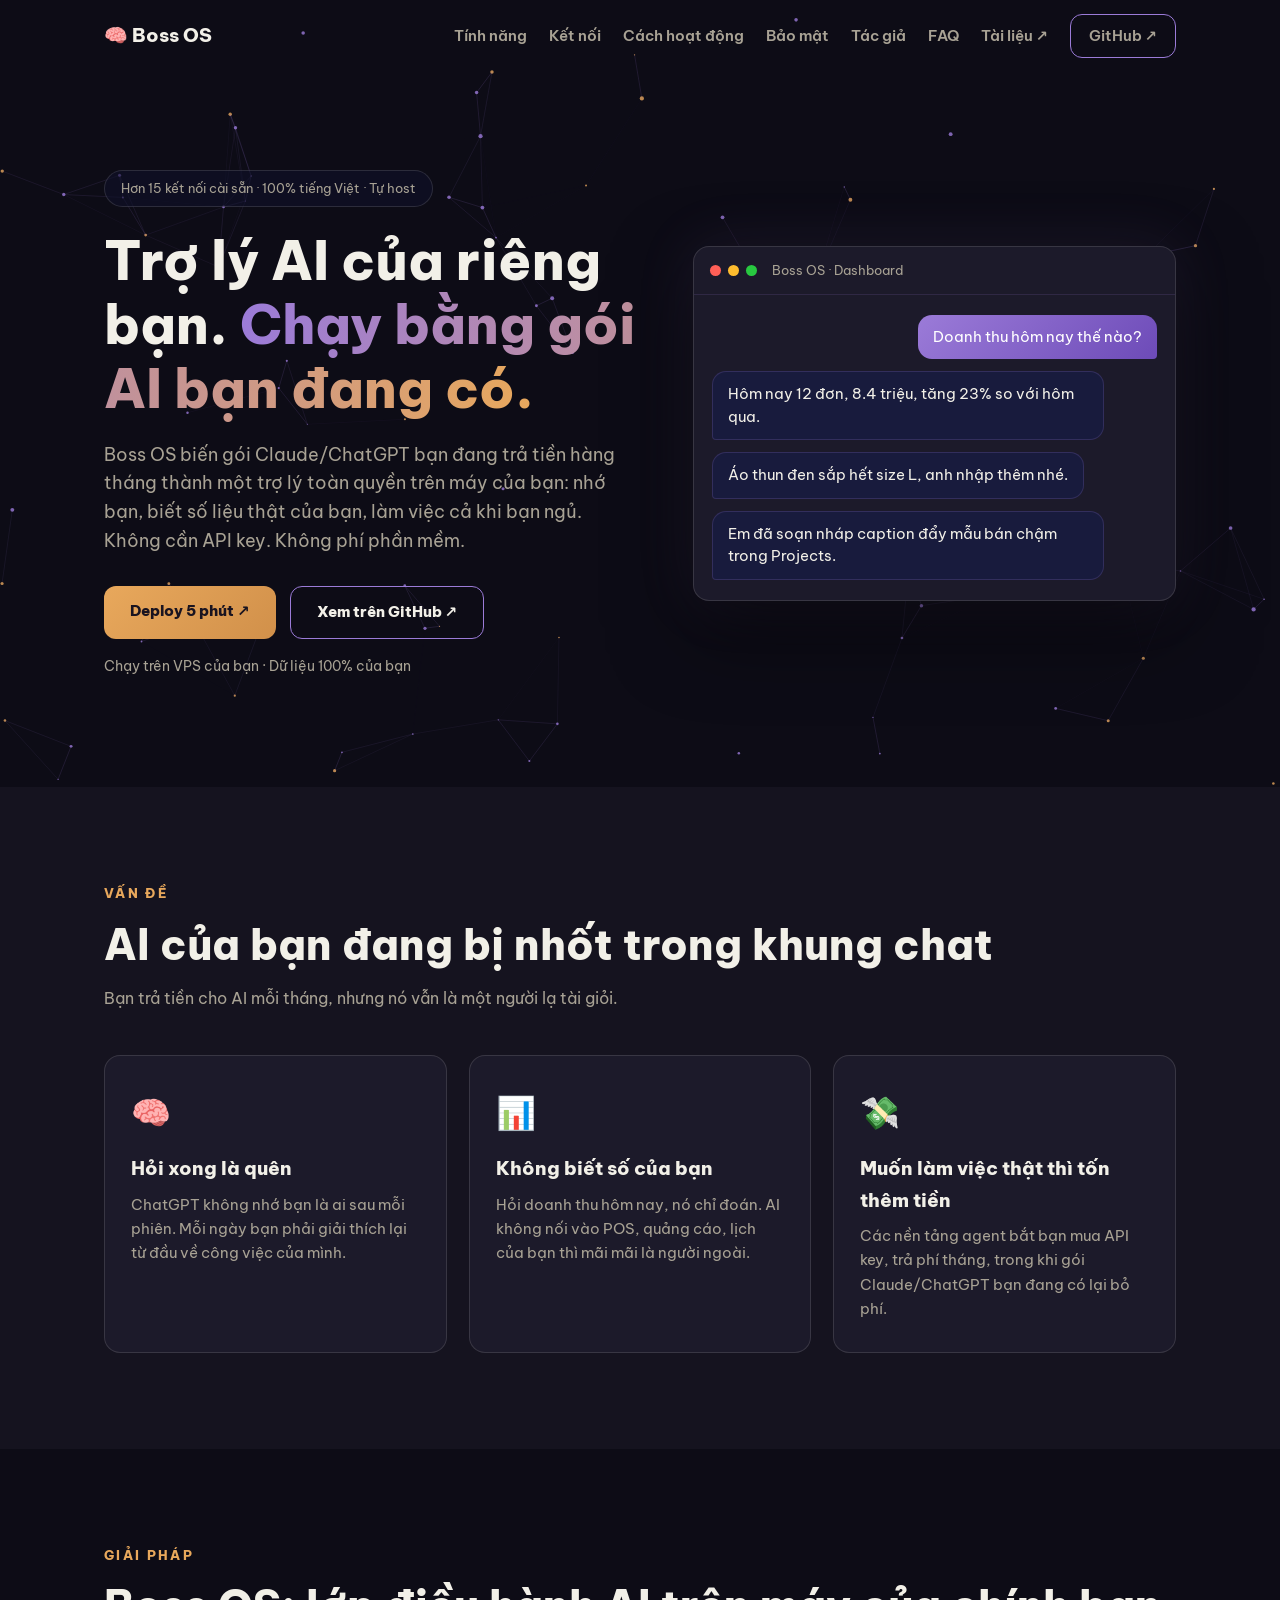
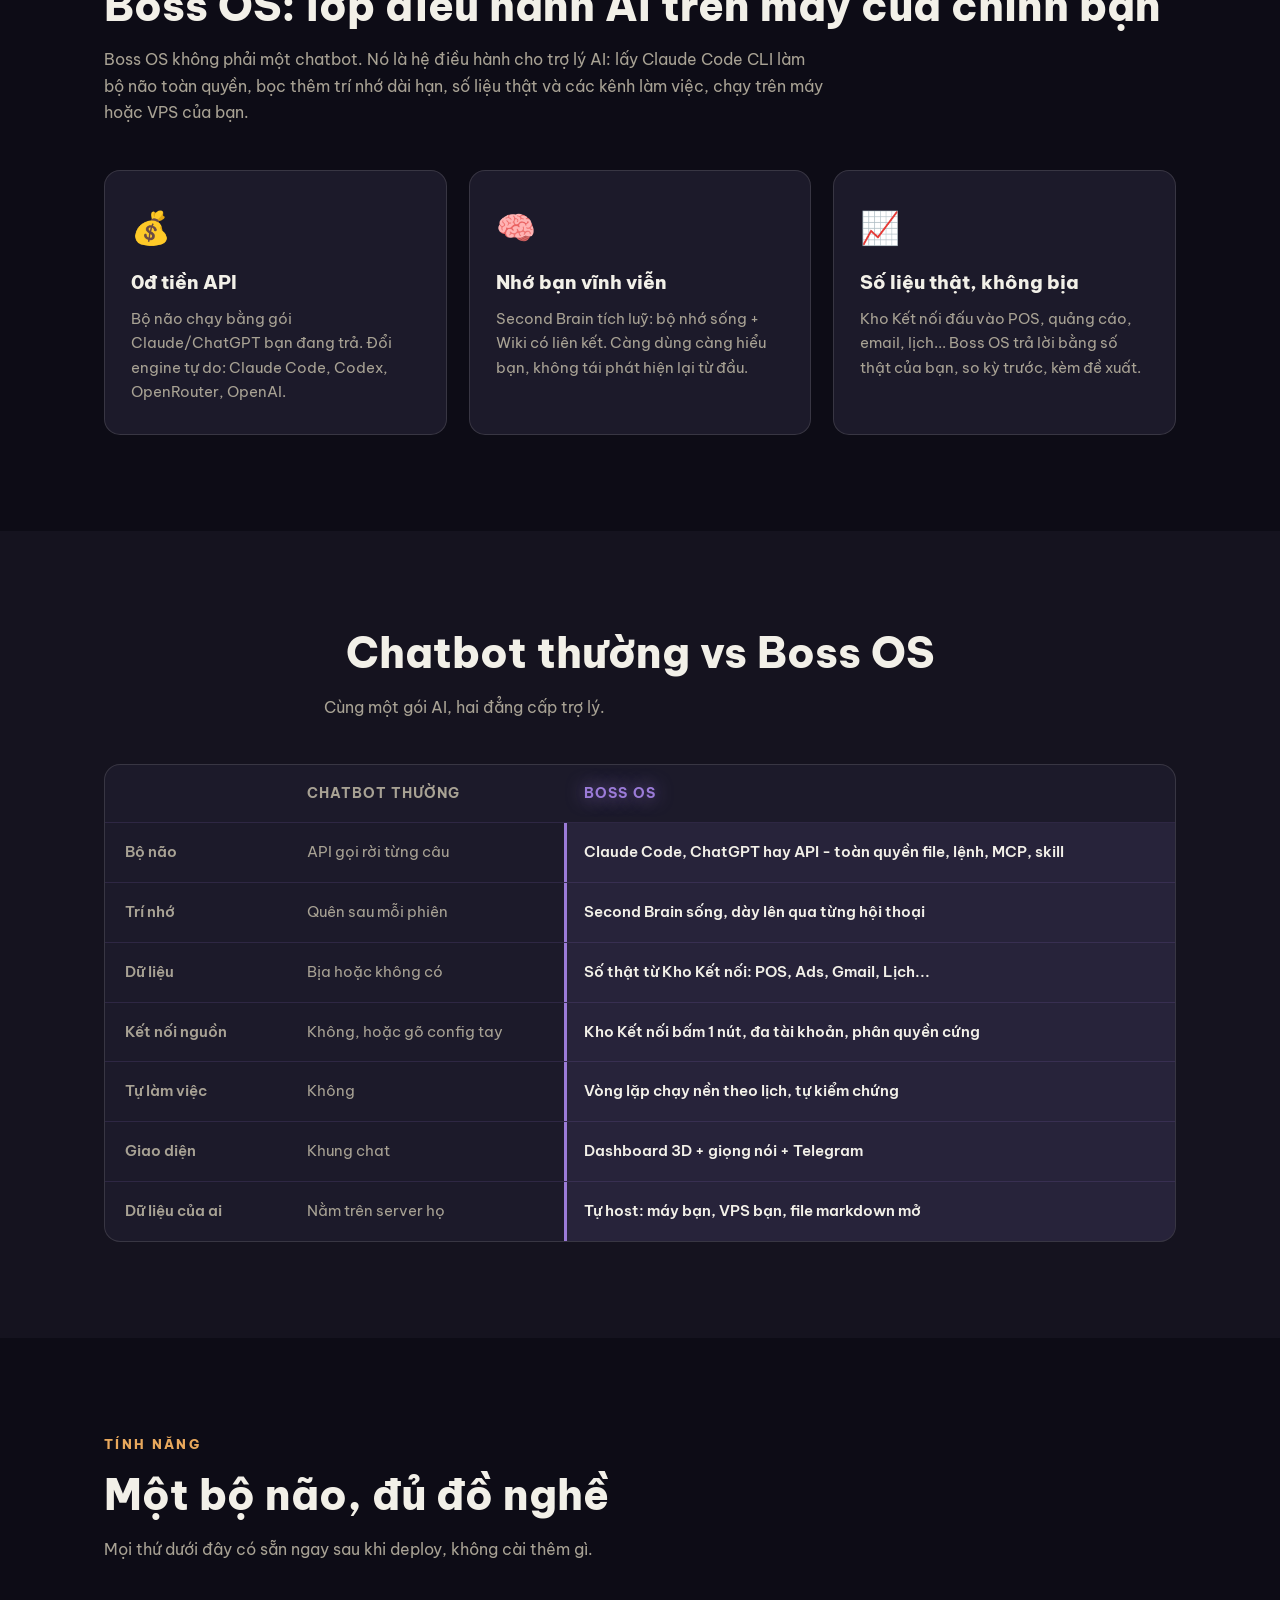
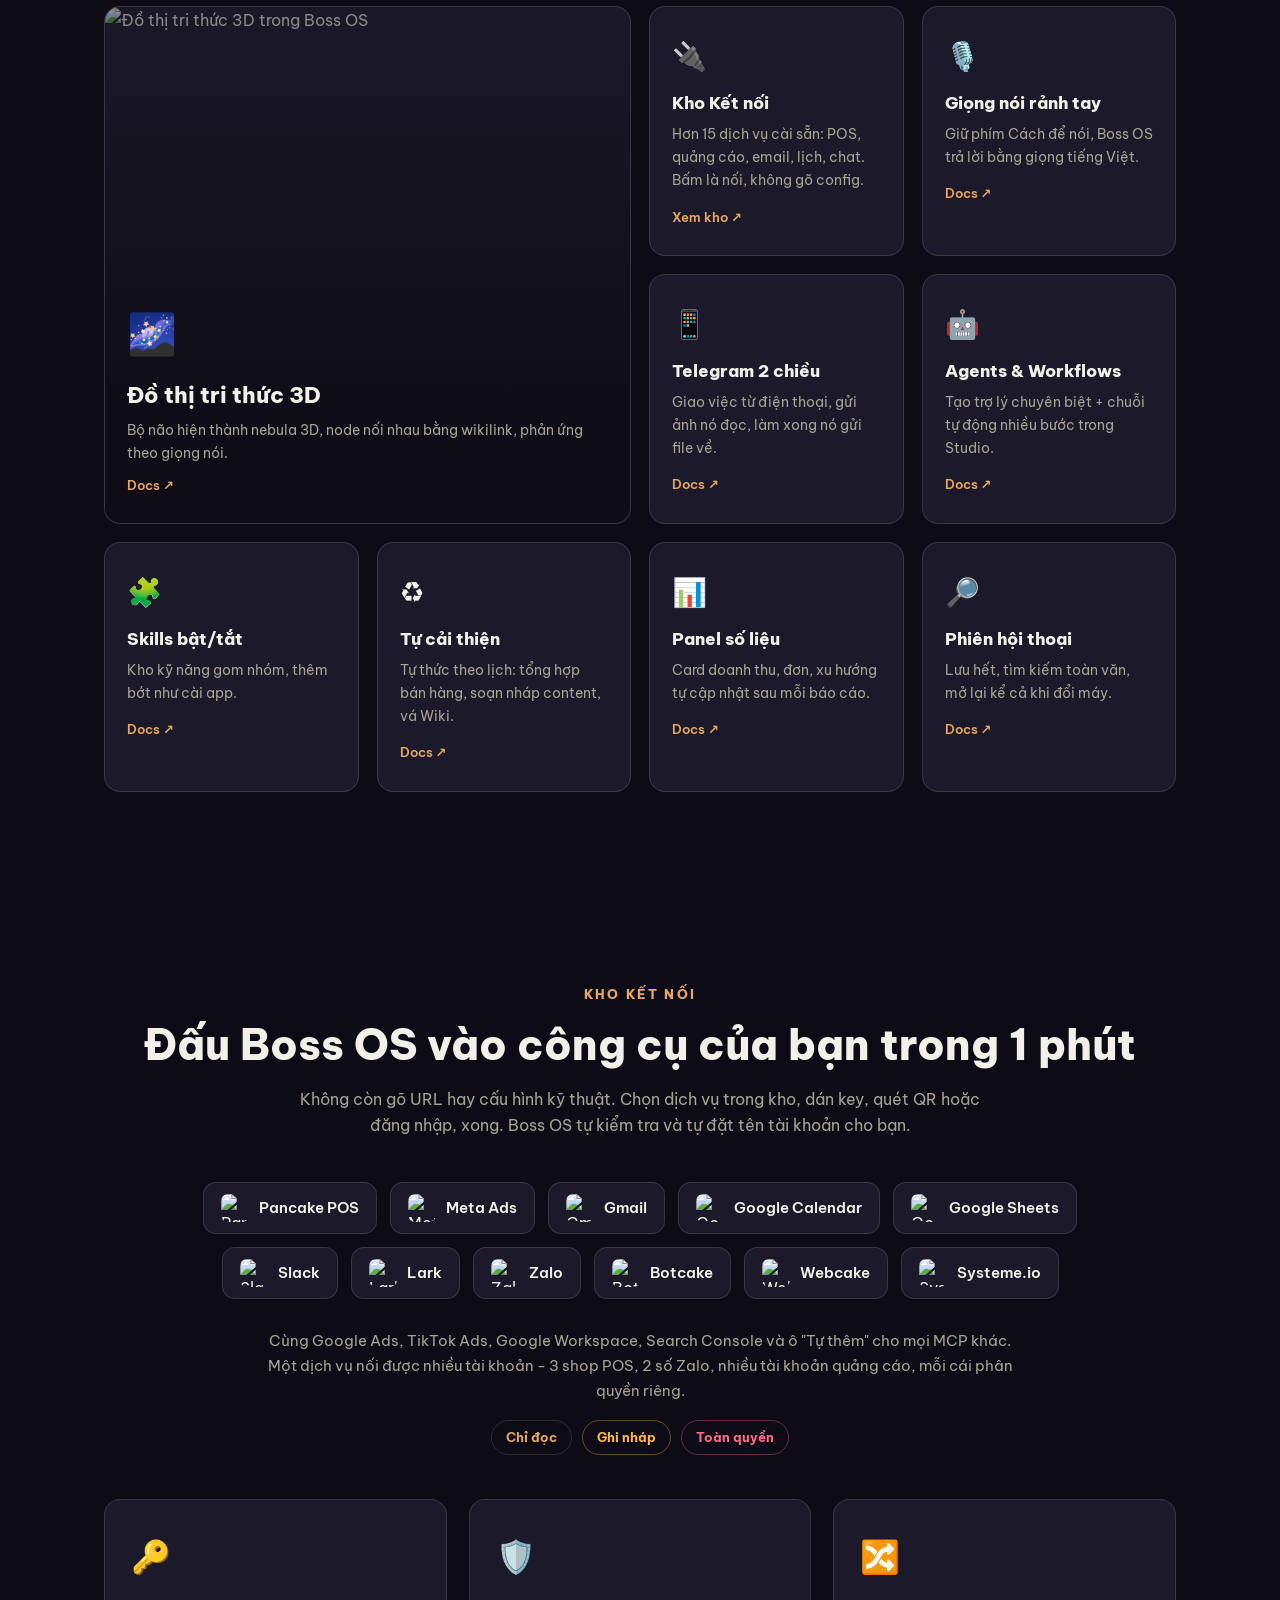
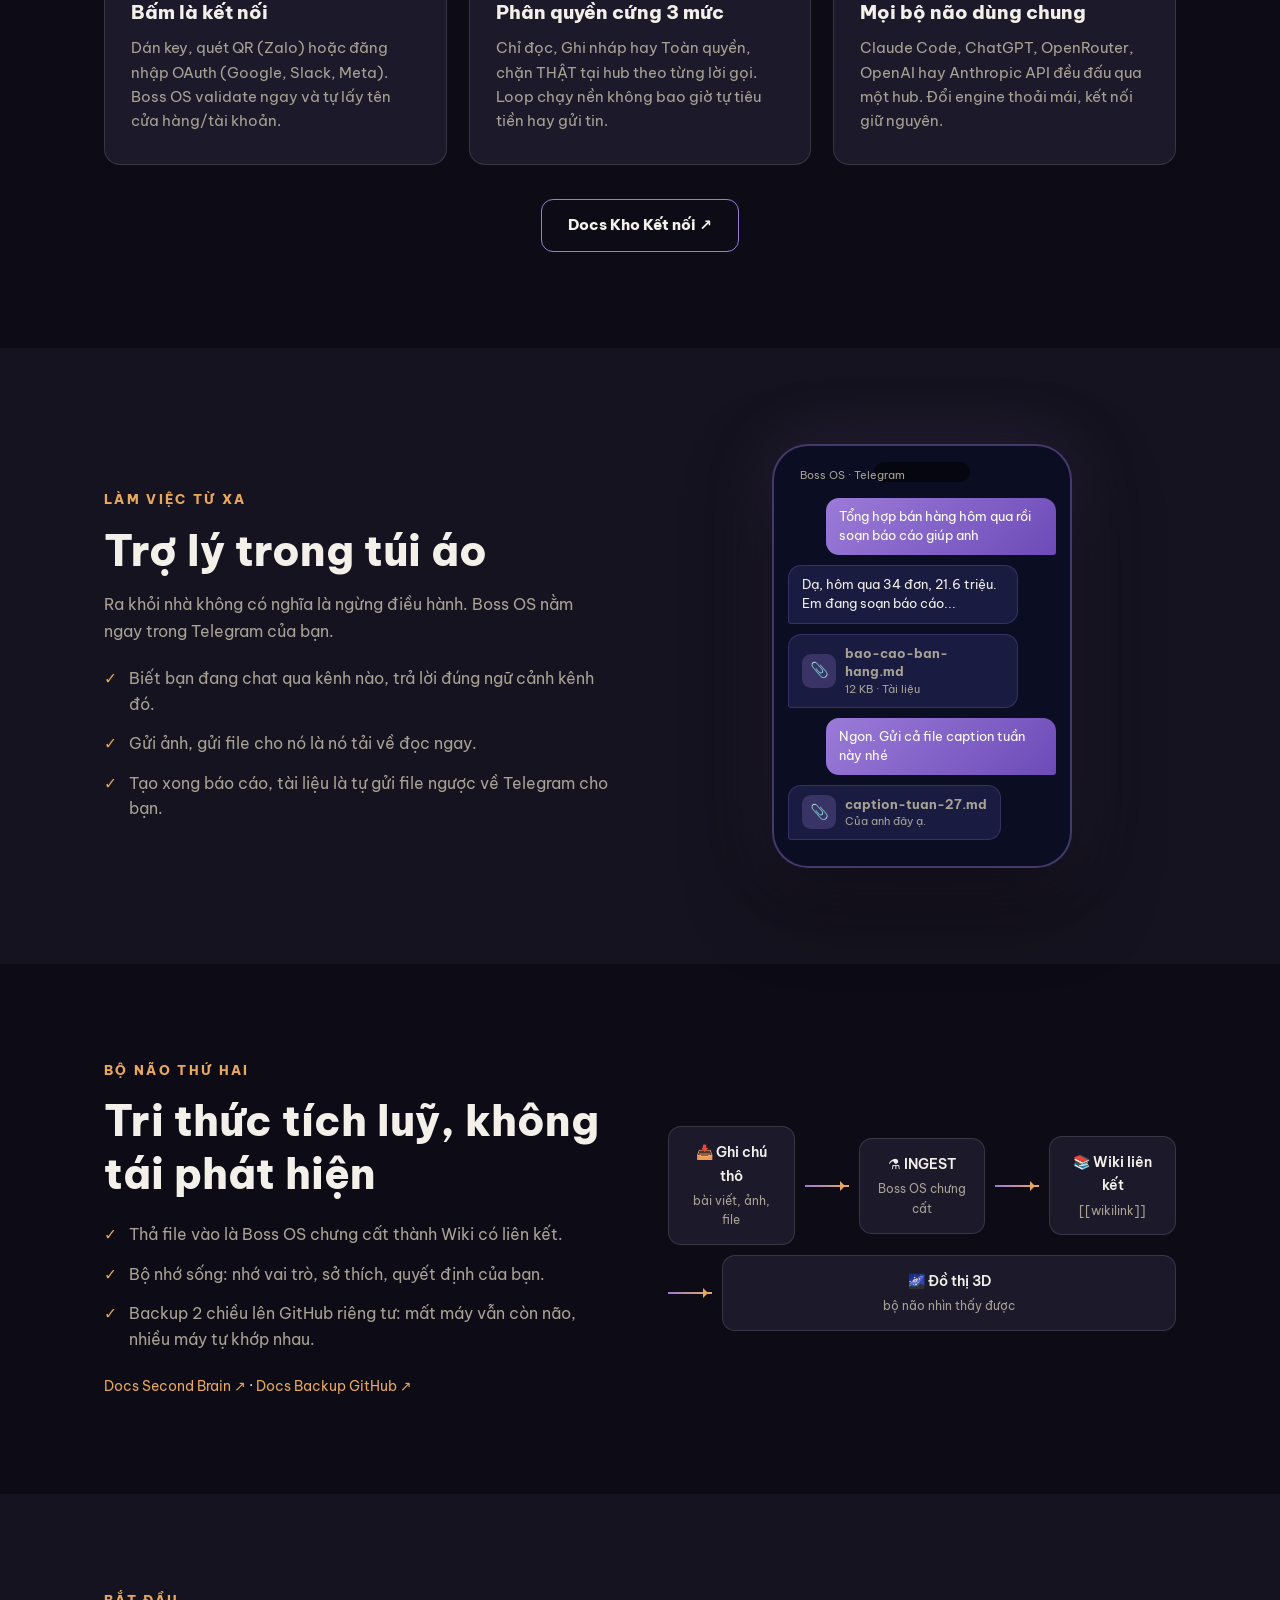
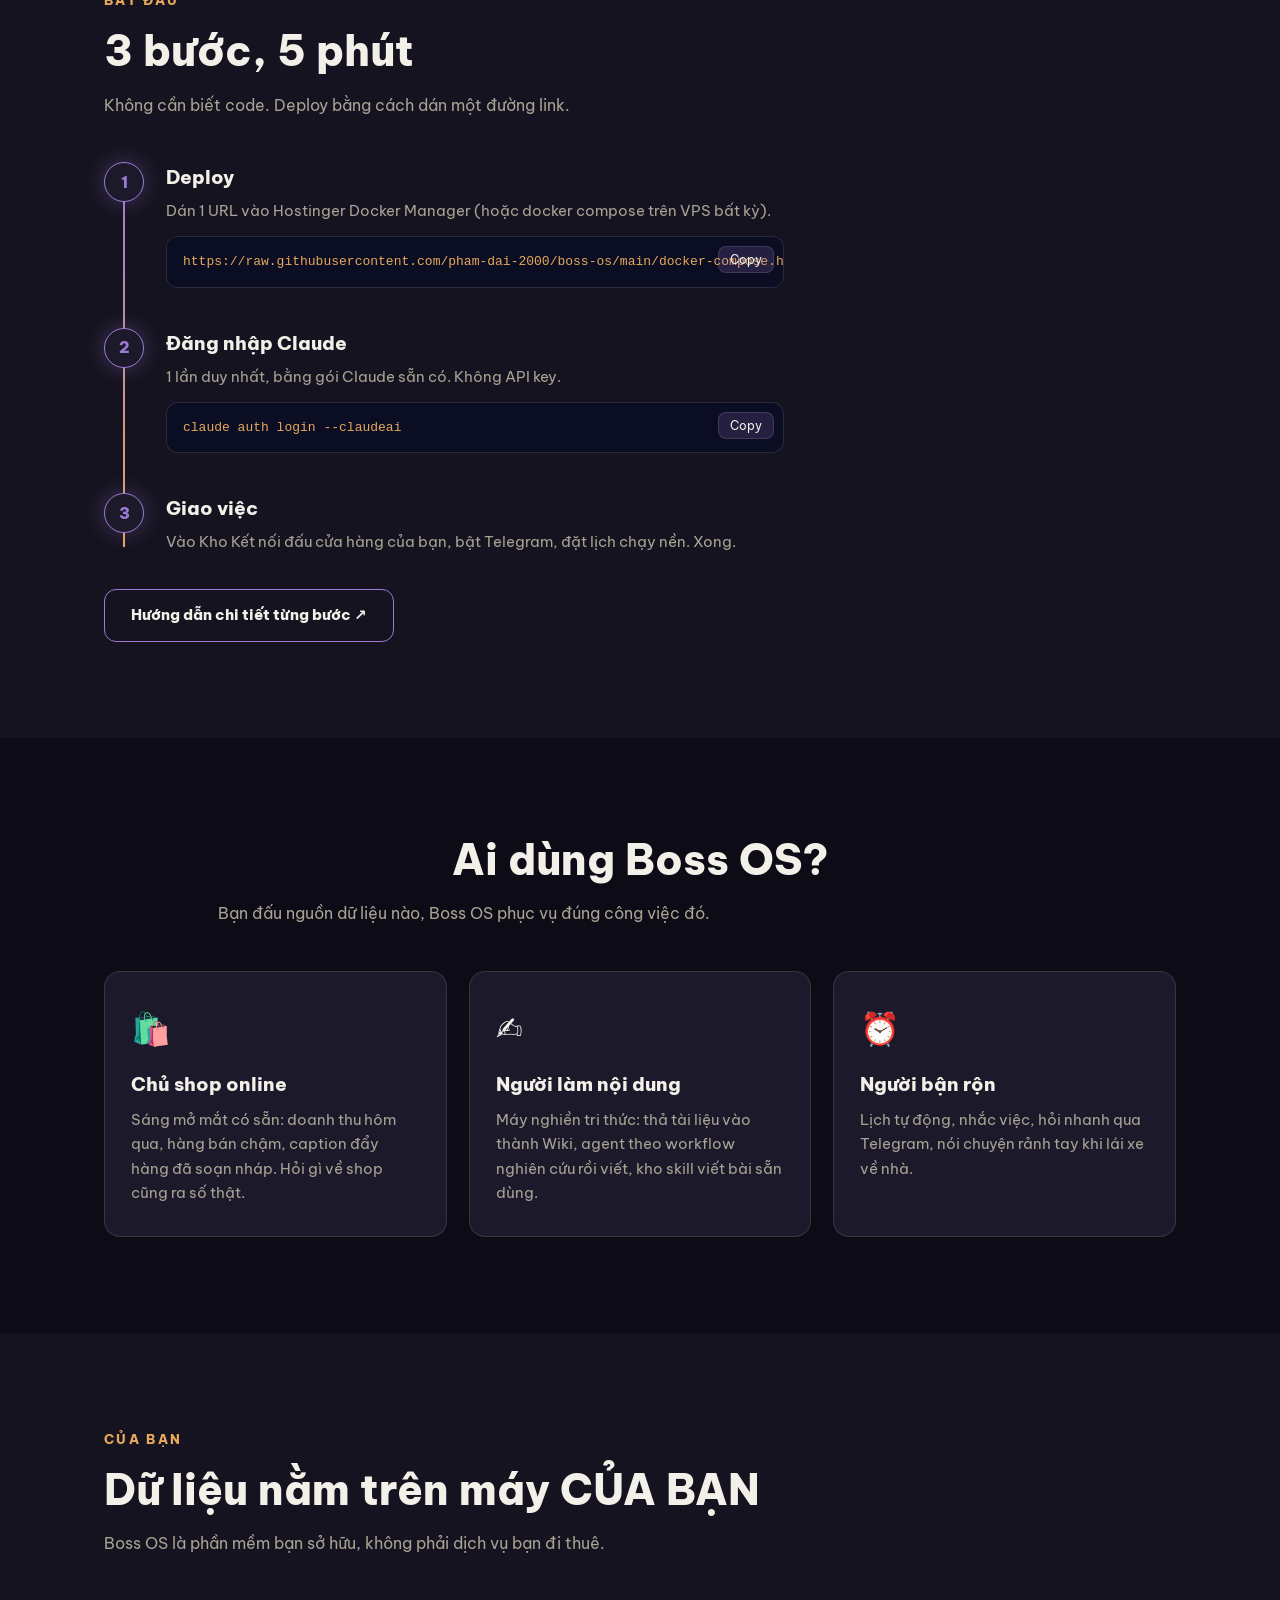
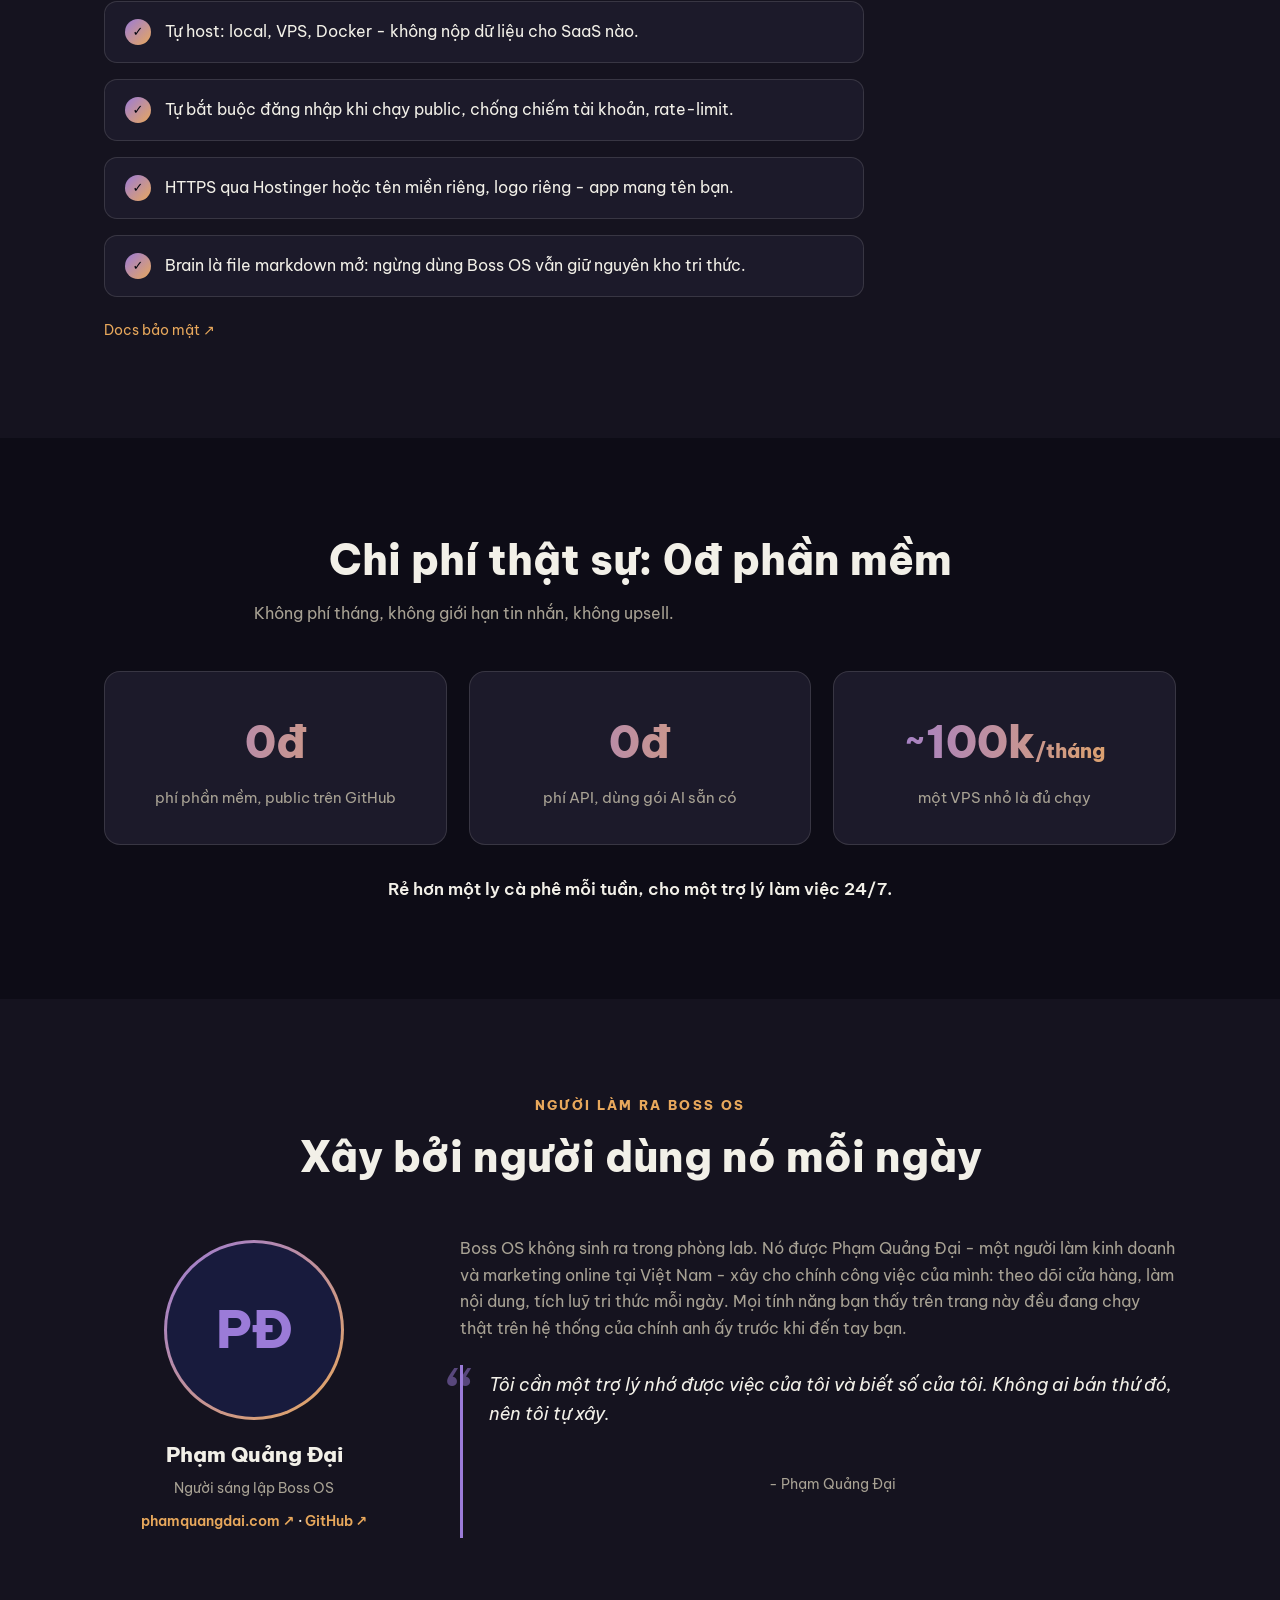
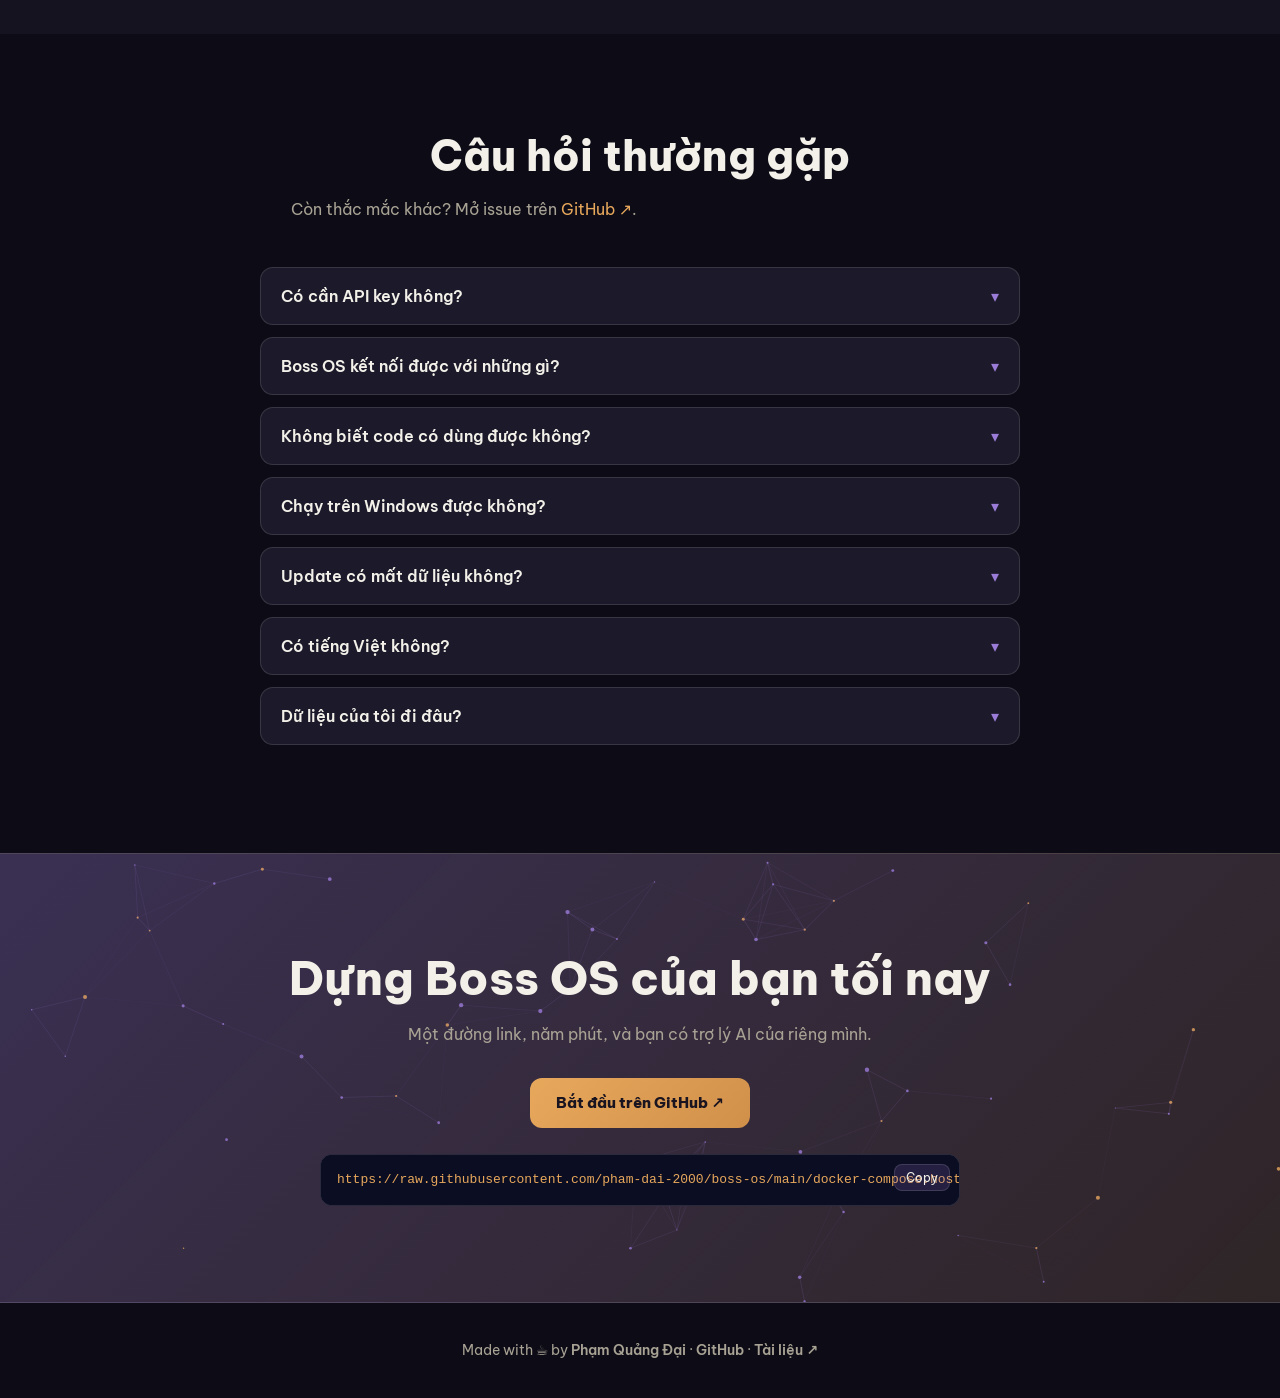
==== commit 0d625286: "Landing: đổi màu sang vibe app (amber ấm + tím, nền 0d0c16), nút chính amber" ====
--- a/website/index.html
+++ b/website/index.html
@@ -16,21 +16,22 @@
 <link href="https://fonts.googleapis.com/css2?family=Be+Vietnam+Pro:wght@400;600;800&display=swap" rel="stylesheet">
 <style>
 :root{
-  --bg:#05060f; --bg2:#0a0c1d; --card:#10122b;
-  --vio:#8b5cf6; --vio2:#6d28d9; --cyan:#22d3ee;
-  --tx:#e8eaf6; --mut:#9aa0b5;
-  --line:rgba(139,92,246,.25);
+  /* Đồng bộ vibe app bossos.phamquangdai.com: nền tối ấm, amber + tím, chữ kem */
+  --bg:#0d0c16; --bg2:#15131f; --card:#1c1a2a;
+  --vio:#9b7bd8; --vio2:#6d4bb8; --amber:#e8a85c;
+  --tx:#f2f0e8; --mut:#a8a294;
+  --line:rgba(242,240,232,.13);
 }
 *{margin:0;padding:0;box-sizing:border-box}
 html{scroll-behavior:smooth;scroll-padding-top:84px}
 body{background:var(--bg);color:var(--tx);font-family:'Be Vietnam Pro',system-ui,sans-serif;font-size:16px;line-height:1.65;overflow-x:hidden}
-a{color:var(--cyan);text-decoration:none}
+a{color:var(--amber);text-decoration:none}
 a:hover{text-decoration:underline}
 img{max-width:100%}
 .wrap{max-width:1120px;margin:0 auto;padding:0 24px}
 section{padding:96px 0;position:relative}
 .alt{background:var(--bg2)}
-.kicker{color:var(--cyan);font-weight:800;font-size:13px;letter-spacing:.18em;text-transform:uppercase;margin-bottom:14px}
+.kicker{color:var(--amber);font-weight:800;font-size:13px;letter-spacing:.18em;text-transform:uppercase;margin-bottom:14px}
 h2{font-size:clamp(28px,4vw,42px);font-weight:800;line-height:1.25;margin-bottom:14px}
 .lead{color:var(--mut);max-width:720px;margin-bottom:44px}
 .center{text-align:center}
@@ -42,7 +43,7 @@
 
 /* ===== navbar ===== */
 nav{position:fixed;top:0;left:0;right:0;z-index:50;transition:background .3s,box-shadow .3s;padding:14px 0}
-nav.on{background:rgba(5,6,15,.82);backdrop-filter:blur(14px);box-shadow:0 1px 0 var(--line)}
+nav.on{background:rgba(13,12,22,.82);backdrop-filter:blur(14px);box-shadow:0 1px 0 var(--line)}
 .nav-in{max-width:1120px;margin:0 auto;padding:0 24px;display:flex;align-items:center;gap:26px}
 .logo{font-weight:800;font-size:19px;color:var(--tx);white-space:nowrap}
 .logo:hover{text-decoration:none}
@@ -51,10 +52,10 @@
 .links a:hover{color:var(--tx);text-decoration:none}
 .btn{display:inline-block;padding:13px 26px;border-radius:12px;font-weight:800;font-size:15px;transition:transform .2s,box-shadow .2s;cursor:pointer;border:0}
 .btn:hover{text-decoration:none;transform:translateY(-2px)}
-.btn-p{background:linear-gradient(135deg,var(--vio),var(--vio2));color:#fff}
-.btn-p:hover{box-shadow:0 8px 40px rgba(139,92,246,.45)}
+.btn-p{background:linear-gradient(135deg,var(--amber),#d1904a);color:#1a1420}
+.btn-p:hover{box-shadow:0 8px 40px rgba(232,168,92,.42)}
 .btn-o{border:1px solid var(--vio);color:var(--tx);background:transparent}
-.btn-o:hover{box-shadow:0 0 24px rgba(139,92,246,.3)}
+.btn-o:hover{box-shadow:0 0 24px rgba(155,123,216,.3)}
 .btn-sm{padding:9px 18px;font-size:14px}
 #burger{display:none;margin-left:auto;background:none;border:1px solid var(--line);color:var(--tx);border-radius:10px;padding:8px 12px;font-size:18px;cursor:pointer}
 
@@ -64,27 +65,27 @@
 .hero-grid{display:grid;grid-template-columns:1.05fr .95fr;gap:56px;align-items:center;position:relative}
 .badge{display:inline-block;border:1px solid var(--line);border-radius:99px;padding:7px 16px;font-size:13px;color:var(--mut);margin-bottom:22px;background:rgba(16,18,43,.6)}
 h1{font-size:clamp(34px,4.6vw,54px);font-weight:800;line-height:1.18;margin-bottom:20px}
-h1 em{font-style:normal;background:linear-gradient(90deg,var(--vio),var(--cyan));-webkit-background-clip:text;background-clip:text;color:transparent}
+h1 em{font-style:normal;background:linear-gradient(90deg,var(--vio),var(--amber));-webkit-background-clip:text;background-clip:text;color:transparent}
 .hero-sub{color:var(--mut);font-size:17.5px;max-width:560px;margin-bottom:30px}
 .cta-row{display:flex;gap:14px;flex-wrap:wrap;margin-bottom:16px}
 .hero-note{color:var(--mut);font-size:13.5px}
 
 /* chat mock */
-.window{background:var(--card);border:1px solid var(--line);border-radius:16px;box-shadow:0 30px 80px rgba(0,0,0,.5),0 0 60px rgba(139,92,246,.12);overflow:hidden}
-.win-bar{display:flex;gap:7px;padding:13px 16px;border-bottom:1px solid rgba(139,92,246,.15);align-items:center}
+.window{background:var(--card);border:1px solid var(--line);border-radius:16px;box-shadow:0 30px 80px rgba(0,0,0,.5),0 0 60px rgba(155,123,216,.12);overflow:hidden}
+.win-bar{display:flex;gap:7px;padding:13px 16px;border-bottom:1px solid rgba(155,123,216,.15);align-items:center}
 .dot{width:11px;height:11px;border-radius:50%}
 .win-title{margin-left:8px;font-size:12.5px;color:var(--mut)}
 .win-body{padding:20px 18px;min-height:300px;display:flex;flex-direction:column;gap:12px}
 .msg{max-width:88%;padding:11px 15px;border-radius:14px;font-size:14.5px;line-height:1.55}
 .msg.user{align-self:flex-end;background:linear-gradient(135deg,var(--vio),var(--vio2));color:#fff;border-bottom-right-radius:4px}
-.msg.bot{align-self:flex-start;background:#181b3d;border:1px solid rgba(139,92,246,.2);border-bottom-left-radius:4px}
-.caret{display:inline-block;width:2px;height:1em;background:var(--cyan);vertical-align:-2px;animation:blink 1s steps(1) infinite}
+.msg.bot{align-self:flex-start;background:#181b3d;border:1px solid rgba(155,123,216,.2);border-bottom-left-radius:4px}
+.caret{display:inline-block;width:2px;height:1em;background:var(--amber);vertical-align:-2px;animation:blink 1s steps(1) infinite}
 @keyframes blink{50%{opacity:0}}
 
 /* ===== pain / solution cards ===== */
 .grid3{display:grid;grid-template-columns:repeat(3,1fr);gap:22px}
 .card{background:var(--card);border:1px solid var(--line);border-radius:16px;padding:30px 26px;transition:transform .25s,box-shadow .25s,border-color .25s}
-.card:hover{transform:translateY(-6px);box-shadow:0 0 40px rgba(139,92,246,.25);border-color:rgba(139,92,246,.55)}
+.card:hover{transform:translateY(-6px);box-shadow:0 0 40px rgba(155,123,216,.25);border-color:rgba(155,123,216,.55)}
 .card .ico{font-size:32px;display:block;margin-bottom:14px}
 .card h3{font-size:19px;font-weight:800;margin-bottom:8px}
 .card p{color:var(--mut);font-size:14.8px}
@@ -92,18 +93,18 @@
 /* ===== compare table ===== */
 .tbl-wrap{overflow-x:auto;border:1px solid var(--line);border-radius:16px;background:var(--card)}
 table{width:100%;border-collapse:collapse;min-width:640px}
-th,td{padding:17px 20px;text-align:left;font-size:15px;border-bottom:1px solid rgba(139,92,246,.14);vertical-align:top}
+th,td{padding:17px 20px;text-align:left;font-size:15px;border-bottom:1px solid rgba(155,123,216,.14);vertical-align:top}
 tr:last-child td{border-bottom:0}
 th{font-size:14px;color:var(--mut);text-transform:uppercase;letter-spacing:.08em}
 td:first-child{color:var(--mut);font-weight:600;width:17%}
 td.old{color:var(--mut)}
-td.new{color:var(--tx);font-weight:600;background:rgba(139,92,246,.09);box-shadow:inset 3px 0 0 var(--vio)}
-th.new{color:var(--vio);text-shadow:0 0 18px rgba(139,92,246,.8)}
+td.new{color:var(--tx);font-weight:600;background:rgba(155,123,216,.09);box-shadow:inset 3px 0 0 var(--vio)}
+th.new{color:var(--vio);text-shadow:0 0 18px rgba(155,123,216,.8)}
 
 /* ===== bento ===== */
 .bento{display:grid;grid-template-columns:repeat(4,1fr);gap:18px}
 .feature{position:relative;background:var(--card);border:1px solid var(--line);border-radius:16px;padding:26px 22px;overflow:hidden;transition:transform .25s,box-shadow .25s,border-color .25s}
-.feature:hover{transform:translateY(-5px);border-color:rgba(139,92,246,.55);box-shadow:0 0 40px rgba(139,92,246,.22)}
+.feature:hover{transform:translateY(-5px);border-color:rgba(155,123,216,.55);box-shadow:0 0 40px rgba(155,123,216,.22)}
 .feature.big{grid-column:span 2;grid-row:span 2;display:flex;flex-direction:column;justify-content:flex-end;min-height:340px}
 .feature .ico{font-size:28px;display:block;margin-bottom:10px}
 .feature.big .ico{font-size:40px}
@@ -113,19 +114,19 @@
 .feature a{font-size:13px;font-weight:600}
 .feature.big .bento-img{position:absolute;inset:0;width:100%;height:100%;object-fit:cover;opacity:.6;transition:opacity .4s,transform .6s;pointer-events:none}
 .feature.big:hover .bento-img{opacity:.8;transform:scale(1.04)}
-.feature.big .bento-shade{position:absolute;inset:0;background:linear-gradient(180deg,rgba(5,6,15,.1),rgba(5,6,15,.93) 76%);pointer-events:none}
+.feature.big .bento-shade{position:absolute;inset:0;background:linear-gradient(180deg,rgba(13,12,22,.1),rgba(13,12,22,.93) 76%);pointer-events:none}
 .feature.big>*{position:relative}
 
 /* ===== connectors (kho kết nối) ===== */
 .conns{display:flex;flex-wrap:wrap;justify-content:center;gap:13px;max-width:940px;margin:0 auto}
 .conn-logo{display:flex;align-items:center;gap:10px;background:var(--card);border:1px solid var(--line);border-radius:13px;padding:11px 17px;transition:transform .25s,border-color .25s,box-shadow .25s}
-.conn-logo:hover{transform:translateY(-4px);border-color:rgba(139,92,246,.55);box-shadow:0 0 30px rgba(139,92,246,.2)}
+.conn-logo:hover{transform:translateY(-4px);border-color:rgba(155,123,216,.55);box-shadow:0 0 30px rgba(155,123,216,.2)}
 .conn-logo img{width:28px;height:28px;object-fit:contain;border-radius:7px;flex-shrink:0}
 .conn-logo span{font-size:14.5px;font-weight:600;white-space:nowrap}
 .conn-more{color:var(--mut);max-width:760px;margin:30px auto 0;font-size:15px}
 .perm-row{display:flex;justify-content:center;gap:10px;flex-wrap:wrap;margin-top:16px}
 .perm-tag{font-size:13px;font-weight:700;padding:6px 14px;border-radius:99px;border:1px solid var(--line)}
-.perm-tag.r{color:var(--cyan)}
+.perm-tag.r{color:var(--amber)}
 .perm-tag.w{color:#febc2e;border-color:rgba(254,188,46,.35)}
 .perm-tag.f{color:#ff6b8a;border-color:rgba(255,107,138,.35)}
 
@@ -133,16 +134,16 @@
 .split{display:grid;grid-template-columns:1fr 1fr;gap:56px;align-items:center}
 .checks{list-style:none;display:flex;flex-direction:column;gap:14px;margin-top:22px}
 .checks li{display:flex;gap:12px;color:var(--mut);font-size:15.5px}
-.checks .ck{color:var(--cyan);font-weight:800}
-.phone{width:300px;margin:0 auto;background:#0b0d22;border:2px solid rgba(139,92,246,.4);border-radius:36px;padding:52px 14px 26px;position:relative;box-shadow:0 30px 80px rgba(0,0,0,.55),0 0 70px rgba(139,92,246,.18)}
+.checks .ck{color:var(--amber);font-weight:800}
+.phone{width:300px;margin:0 auto;background:#0b0d22;border:2px solid rgba(155,123,216,.4);border-radius:36px;padding:52px 14px 26px;position:relative;box-shadow:0 30px 80px rgba(0,0,0,.55),0 0 70px rgba(155,123,216,.18)}
 .phone::before{content:"";position:absolute;top:16px;left:50%;transform:translateX(-50%);width:96px;height:20px;background:#05060f;border-radius:12px}
 .phone-head{position:absolute;top:20px;left:26px;font-size:11px;color:var(--mut)}
 .bubbles{display:flex;flex-direction:column;gap:10px;min-height:330px}
 .bubble{max-width:86%;padding:9px 13px;border-radius:13px;font-size:13px;line-height:1.5;opacity:0;transform:translateY(14px);transition:opacity .5s,transform .5s}
 .bubble.you{align-self:flex-end;background:linear-gradient(135deg,var(--vio),var(--vio2));color:#fff;border-bottom-right-radius:3px}
-.bubble.boss{align-self:flex-start;background:#191c40;border:1px solid rgba(139,92,246,.22);border-bottom-left-radius:3px}
+.bubble.boss{align-self:flex-start;background:#191c40;border:1px solid rgba(155,123,216,.22);border-bottom-left-radius:3px}
 .bubble.file{display:flex;align-items:center;gap:9px}
-.bubble.file .fico{width:34px;height:34px;border-radius:9px;background:rgba(139,92,246,.25);display:flex;align-items:center;justify-content:center;font-size:15px;flex-shrink:0}
+.bubble.file .fico{width:34px;height:34px;border-radius:9px;background:rgba(155,123,216,.25);display:flex;align-items:center;justify-content:center;font-size:15px;flex-shrink:0}
 .bubble.file b{font-size:12.5px;display:block}
 .bubble.file span{font-size:11px;color:var(--mut)}
 .in .bubble{opacity:1;transform:none}
@@ -156,39 +157,39 @@
 .flow{display:flex;align-items:center;gap:10px;flex-wrap:wrap}
 .node{background:var(--card);border:1px solid var(--line);border-radius:13px;padding:14px 18px;font-size:14px;font-weight:600;text-align:center;flex:1;min-width:120px}
 .node small{display:block;color:var(--mut);font-weight:400;font-size:12px;margin-top:3px}
-.arrow{width:44px;height:2px;position:relative;flex-shrink:0;background:linear-gradient(90deg,var(--vio),var(--cyan),var(--vio));background-size:200% 100%;animation:dash 2.2s linear infinite}
-.arrow::after{content:"";position:absolute;right:-1px;top:-4px;border:5px solid transparent;border-left-color:var(--cyan)}
+.arrow{width:44px;height:2px;position:relative;flex-shrink:0;background:linear-gradient(90deg,var(--vio),var(--amber),var(--vio));background-size:200% 100%;animation:dash 2.2s linear infinite}
+.arrow::after{content:"";position:absolute;right:-1px;top:-4px;border:5px solid transparent;border-left-color:var(--amber)}
 @keyframes dash{to{background-position:-200% 0}}
 
 /* ===== timeline ===== */
 .steps{list-style:none;position:relative;max-width:680px}
-.steps::before{content:"";position:absolute;left:19px;top:8px;bottom:8px;width:2px;background:rgba(139,92,246,.18)}
-.steps .line{position:absolute;left:19px;top:8px;width:2px;background:linear-gradient(180deg,var(--vio),var(--cyan));height:0;transition:height 1.4s ease}
+.steps::before{content:"";position:absolute;left:19px;top:8px;bottom:8px;width:2px;background:rgba(155,123,216,.18)}
+.steps .line{position:absolute;left:19px;top:8px;width:2px;background:linear-gradient(180deg,var(--vio),var(--amber));height:0;transition:height 1.4s ease}
 .steps.in .line{height:calc(100% - 16px)}
 .steps li{position:relative;padding:0 0 40px 62px}
 .steps li:last-child{padding-bottom:0}
-.stepnum{position:absolute;left:0;top:0;width:40px;height:40px;border-radius:50%;background:var(--card);border:1px solid var(--vio);display:flex;align-items:center;justify-content:center;font-weight:800;color:var(--vio);box-shadow:0 0 22px rgba(139,92,246,.35)}
+.stepnum{position:absolute;left:0;top:0;width:40px;height:40px;border-radius:50%;background:var(--card);border:1px solid var(--vio);display:flex;align-items:center;justify-content:center;font-weight:800;color:var(--vio);box-shadow:0 0 22px rgba(155,123,216,.35)}
 .steps h3{font-size:19px;font-weight:800;margin-bottom:6px}
 .steps p{color:var(--mut);font-size:15px;margin-bottom:12px}
-pre{background:#0b0d22;border:1px solid var(--line);border-radius:12px;padding:14px 52px 14px 16px;font-size:13px;overflow-x:auto;position:relative;font-family:ui-monospace,Consolas,monospace;color:var(--cyan)}
-.copy-btn{position:absolute;top:9px;right:9px;background:rgba(139,92,246,.18);border:1px solid var(--line);color:var(--tx);border-radius:8px;padding:5px 11px;font-size:12px;cursor:pointer;font-family:'Be Vietnam Pro',sans-serif}
-.copy-btn:hover{background:rgba(139,92,246,.35)}
+pre{background:#0b0d22;border:1px solid var(--line);border-radius:12px;padding:14px 52px 14px 16px;font-size:13px;overflow-x:auto;position:relative;font-family:ui-monospace,Consolas,monospace;color:var(--amber)}
+.copy-btn{position:absolute;top:9px;right:9px;background:rgba(155,123,216,.18);border:1px solid var(--line);color:var(--tx);border-radius:8px;padding:5px 11px;font-size:12px;cursor:pointer;font-family:'Be Vietnam Pro',sans-serif}
+.copy-btn:hover{background:rgba(155,123,216,.35)}
 
 /* ===== security ===== */
 .seclist{list-style:none;max-width:760px;display:flex;flex-direction:column;gap:16px}
 .seclist li{display:flex;gap:14px;align-items:flex-start;background:var(--card);border:1px solid var(--line);border-radius:13px;padding:17px 20px;font-size:15.5px}
-.seclist .ck{width:26px;height:26px;border-radius:50%;background:linear-gradient(135deg,var(--vio),var(--cyan));display:flex;align-items:center;justify-content:center;font-size:13px;font-weight:800;color:#05060f;flex-shrink:0}
+.seclist .ck{width:26px;height:26px;border-radius:50%;background:linear-gradient(135deg,var(--vio),var(--amber));display:flex;align-items:center;justify-content:center;font-size:13px;font-weight:800;color:#05060f;flex-shrink:0}
 
 /* ===== cost ===== */
 .stats{display:grid;grid-template-columns:repeat(3,1fr);gap:22px;margin-bottom:30px}
 .stat{background:var(--card);border:1px solid var(--line);border-radius:16px;padding:34px 24px;text-align:center}
-.stat .num{font-size:44px;font-weight:800;background:linear-gradient(90deg,var(--vio),var(--cyan));-webkit-background-clip:text;background-clip:text;color:transparent;display:block;margin-bottom:8px}
+.stat .num{font-size:44px;font-weight:800;background:linear-gradient(90deg,var(--vio),var(--amber));-webkit-background-clip:text;background-clip:text;color:transparent;display:block;margin-bottom:8px}
 .stat p{color:var(--mut);font-size:14.5px}
 .cost-end{color:var(--tx);font-weight:600;font-size:17px;text-align:center}
 
 /* ===== author ===== */
 .author-grid{display:grid;grid-template-columns:300px 1fr;gap:56px;align-items:center}
-.avatar{width:180px;height:180px;border-radius:50%;margin:0 auto 18px;position:relative;background:linear-gradient(135deg,var(--vio),var(--cyan));padding:3px;transition:transform .3s}
+.avatar{width:180px;height:180px;border-radius:50%;margin:0 auto 18px;position:relative;background:linear-gradient(135deg,var(--vio),var(--amber));padding:3px;transition:transform .3s}
 .avatar:hover{transform:rotate(2deg) scale(1.02)}
 .avatar .ph{width:100%;height:100%;border-radius:50%;background:#181b3d;display:flex;align-items:center;justify-content:center;font-size:52px;font-weight:800;color:var(--vio);overflow:hidden}
 .avatar img{width:100%;height:100%;border-radius:50%;object-fit:cover;position:absolute;inset:3px;width:calc(100% - 6px);height:calc(100% - 6px)}
@@ -212,7 +213,7 @@
 .qa.open .faq-a{max-height:360px}
 
 /* ===== final cta ===== */
-.final{position:relative;background:linear-gradient(135deg,rgba(109,40,217,.35),rgba(34,211,238,.12)),var(--bg2);border-top:1px solid var(--line);border-bottom:1px solid var(--line);overflow:hidden;text-align:center}
+.final{position:relative;background:linear-gradient(135deg,rgba(155,123,216,.28),rgba(232,168,92,.12)),var(--bg2);border-top:1px solid var(--line);border-bottom:1px solid var(--line);overflow:hidden;text-align:center}
 .final .wrap{position:relative}
 .final h2{font-size:clamp(30px,4.4vw,46px)}
 .final .lead{margin:0 auto 30px}
@@ -234,8 +235,8 @@
   section{padding:64px 0}
   #top{padding:130px 0 70px}
   .flow{flex-direction:column;align-items:stretch}
-  .arrow{width:2px;height:34px;margin:0 auto;background:linear-gradient(180deg,var(--vio),var(--cyan),var(--vio));background-size:100% 200%;animation:dashv 2.2s linear infinite}
-  .arrow::after{right:-4px;top:auto;bottom:-1px;border:5px solid transparent;border-top-color:var(--cyan);border-left-color:transparent}
+  .arrow{width:2px;height:34px;margin:0 auto;background:linear-gradient(180deg,var(--vio),var(--amber),var(--vio));background-size:100% 200%;animation:dashv 2.2s linear infinite}
+  .arrow::after{right:-4px;top:auto;bottom:-1px;border:5px solid transparent;border-top-color:var(--amber);border-left-color:transparent}
   @keyframes dashv{to{background-position:0 -200%}}
 }
 @media(max-width:560px){
@@ -634,7 +635,7 @@
   for(var i=0;i<n;i++){
     ps.push({x:Math.random(), y:Math.random(),
       vx:(Math.random()-.5)*.00045, vy:(Math.random()-.5)*.00045,
-      r:Math.random()*1.7+.5, c:Math.random()<.75?"139,92,246":"34,211,238"});
+      r:Math.random()*1.7+.5, c:Math.random()<.72?"155,123,216":"232,168,92"});
   }
   (function tick(){
     ctx.clearRect(0,0,W,H);
@@ -654,7 +655,7 @@
       if(d<12100){
         ctx.beginPath();
         ctx.moveTo(a.x*W,a.y*H); ctx.lineTo(b.x*W,b.y*H);
-        ctx.strokeStyle = "rgba(139,92,246,"+(0.16*(1-d/12100)).toFixed(3)+")";
+        ctx.strokeStyle = "rgba(155,123,216,"+(0.16*(1-d/12100)).toFixed(3)+")";
         ctx.lineWidth = 1;
         ctx.stroke();
       }
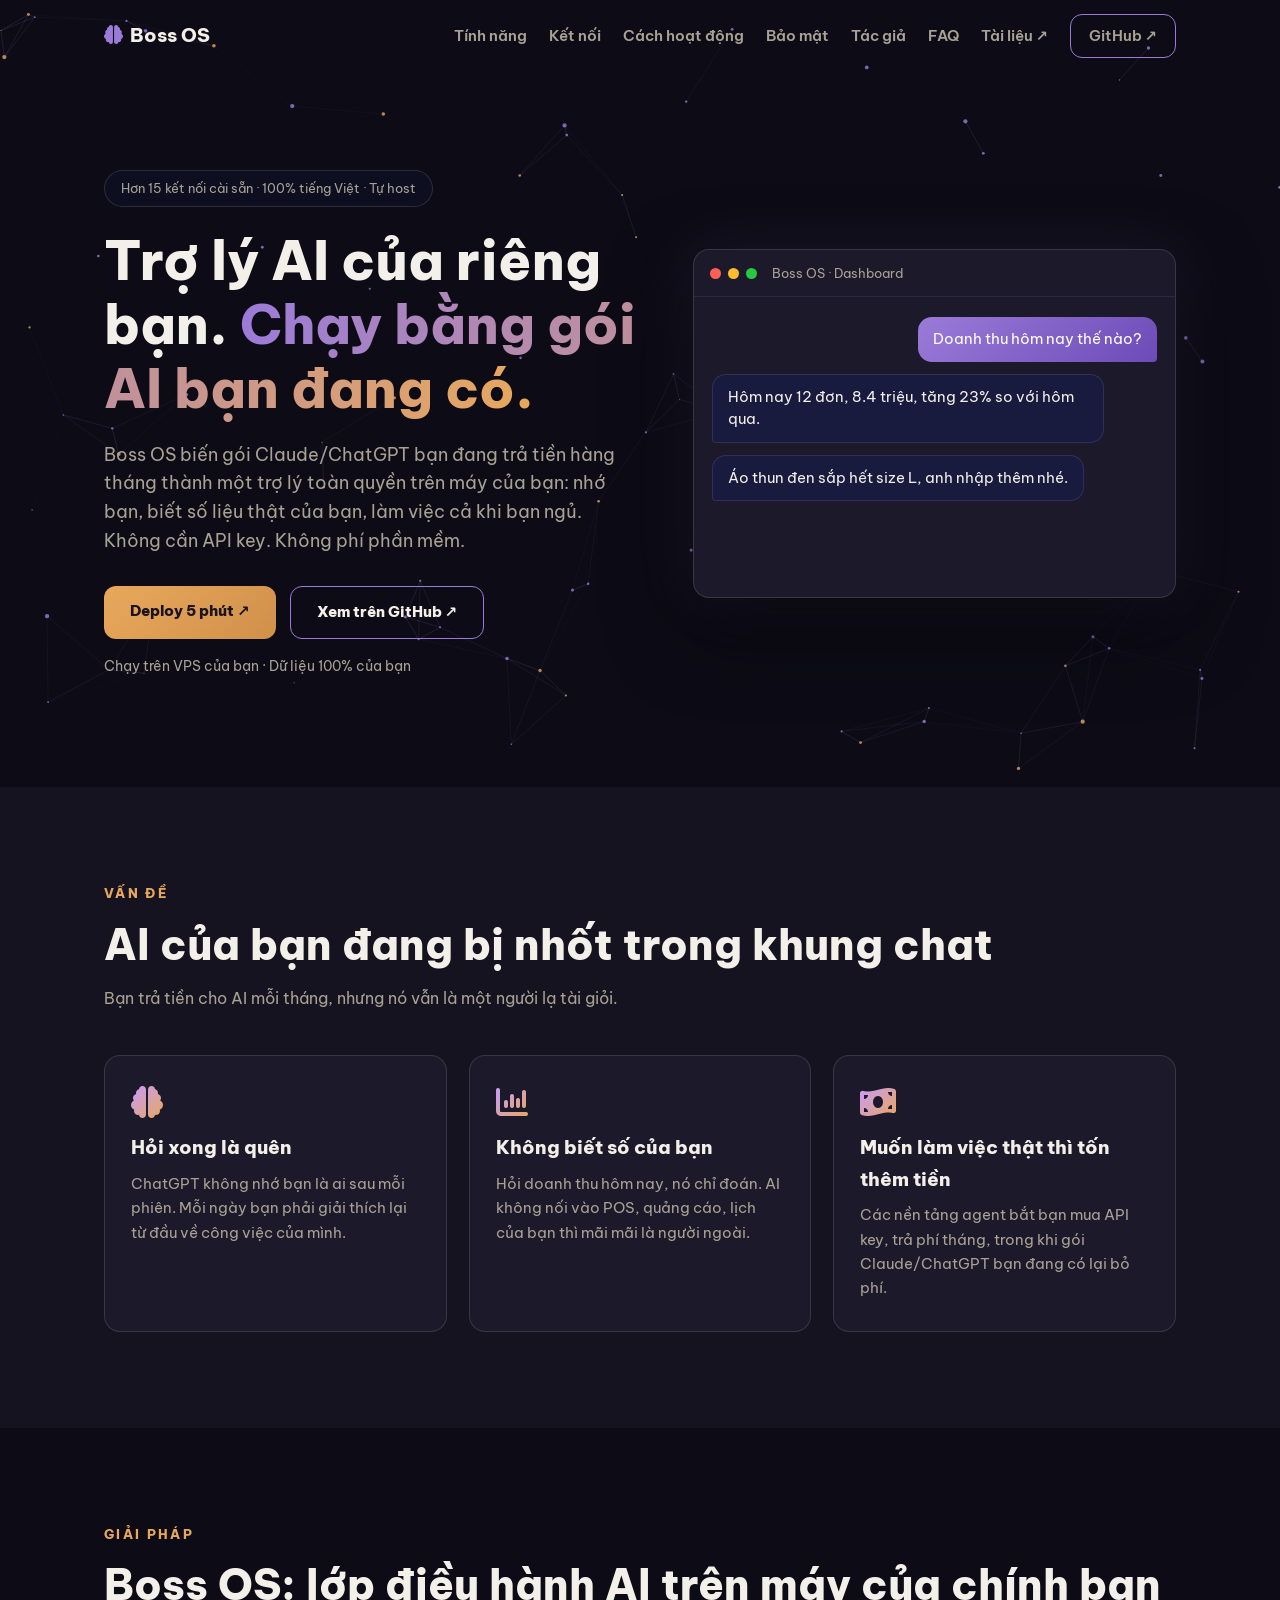
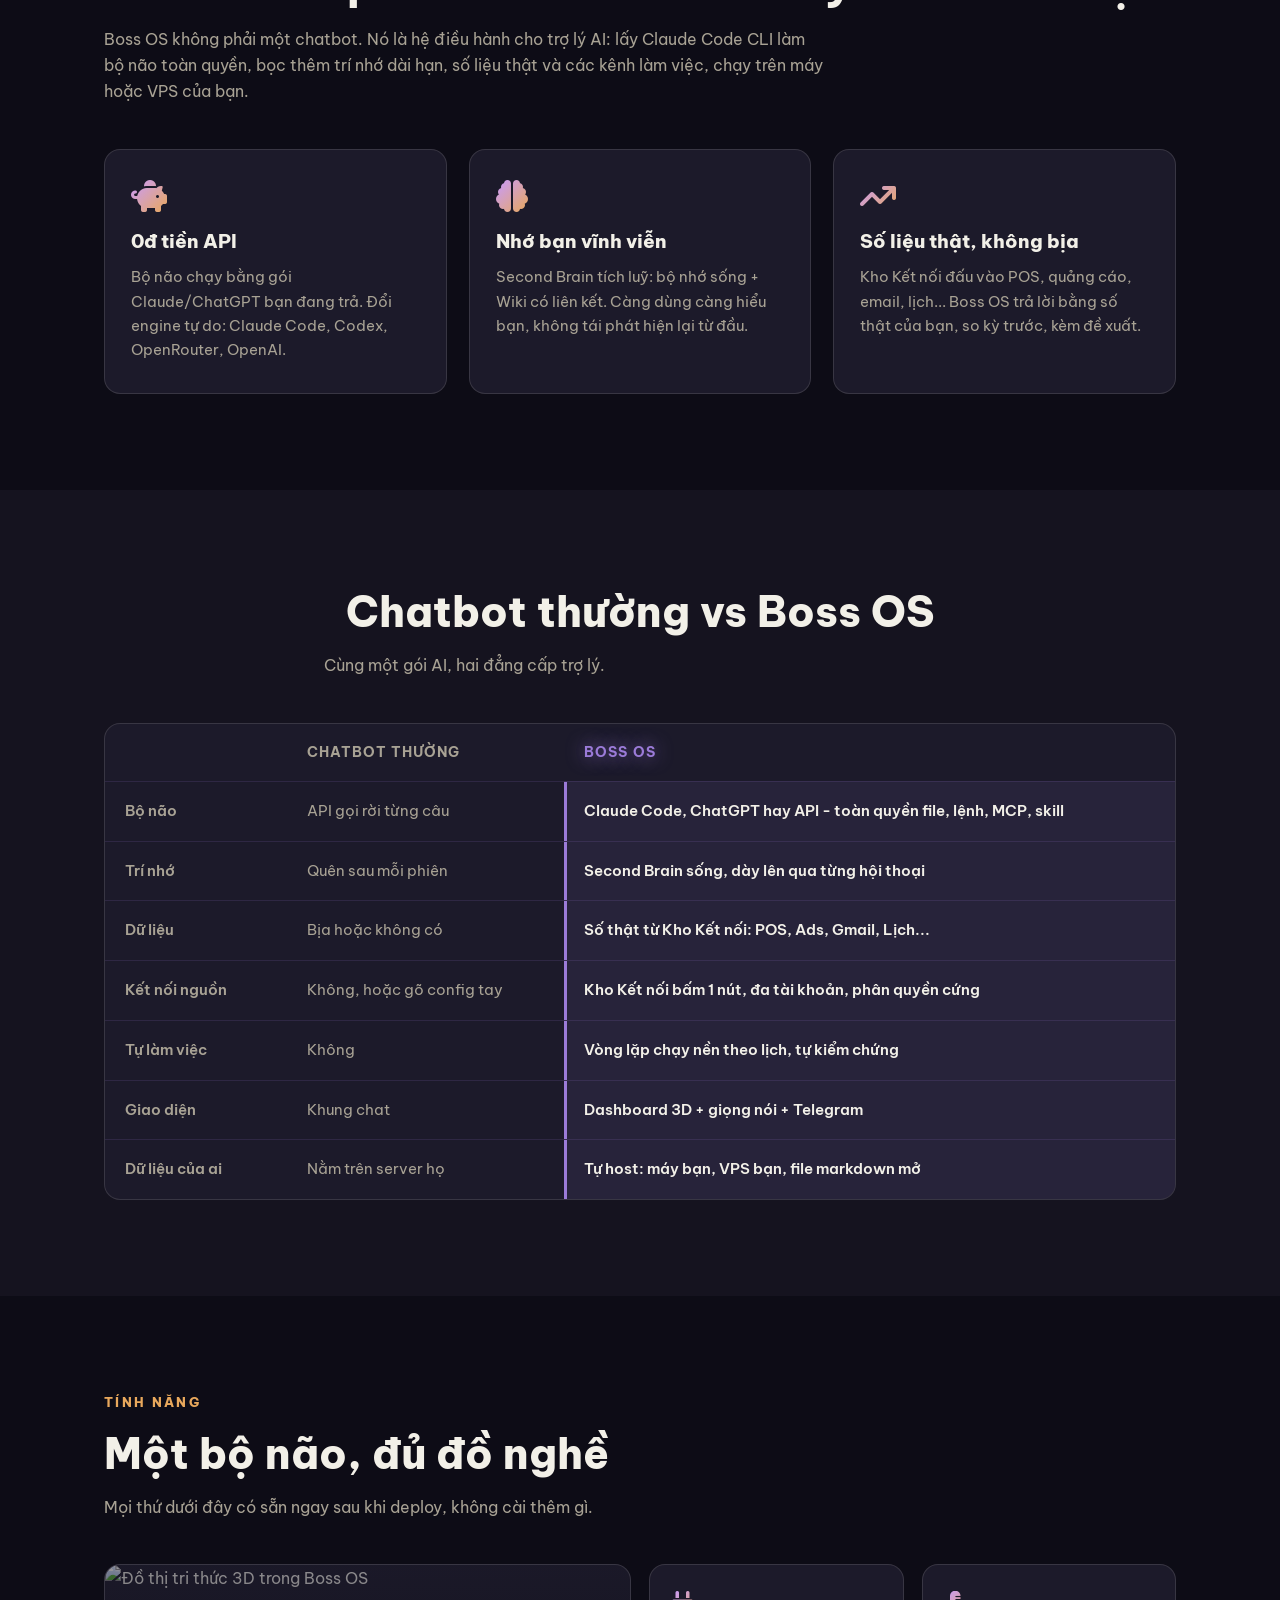
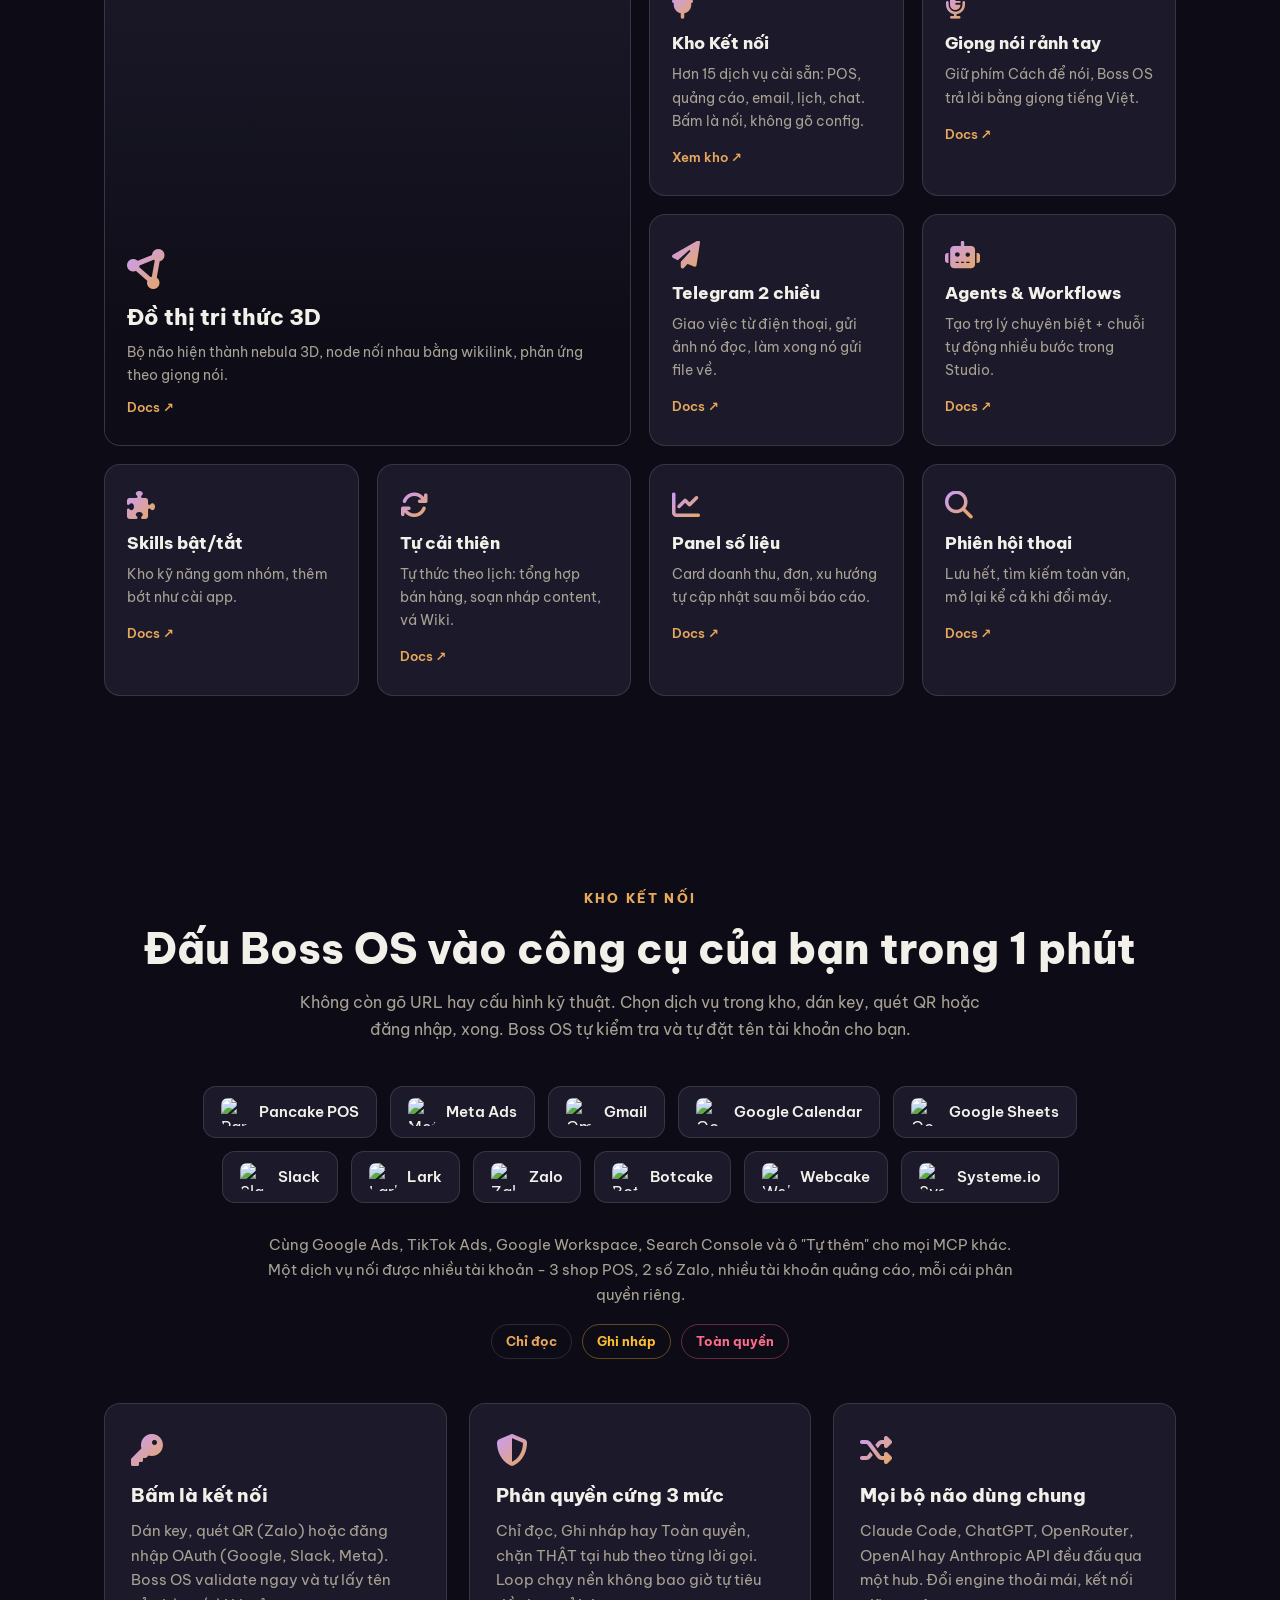
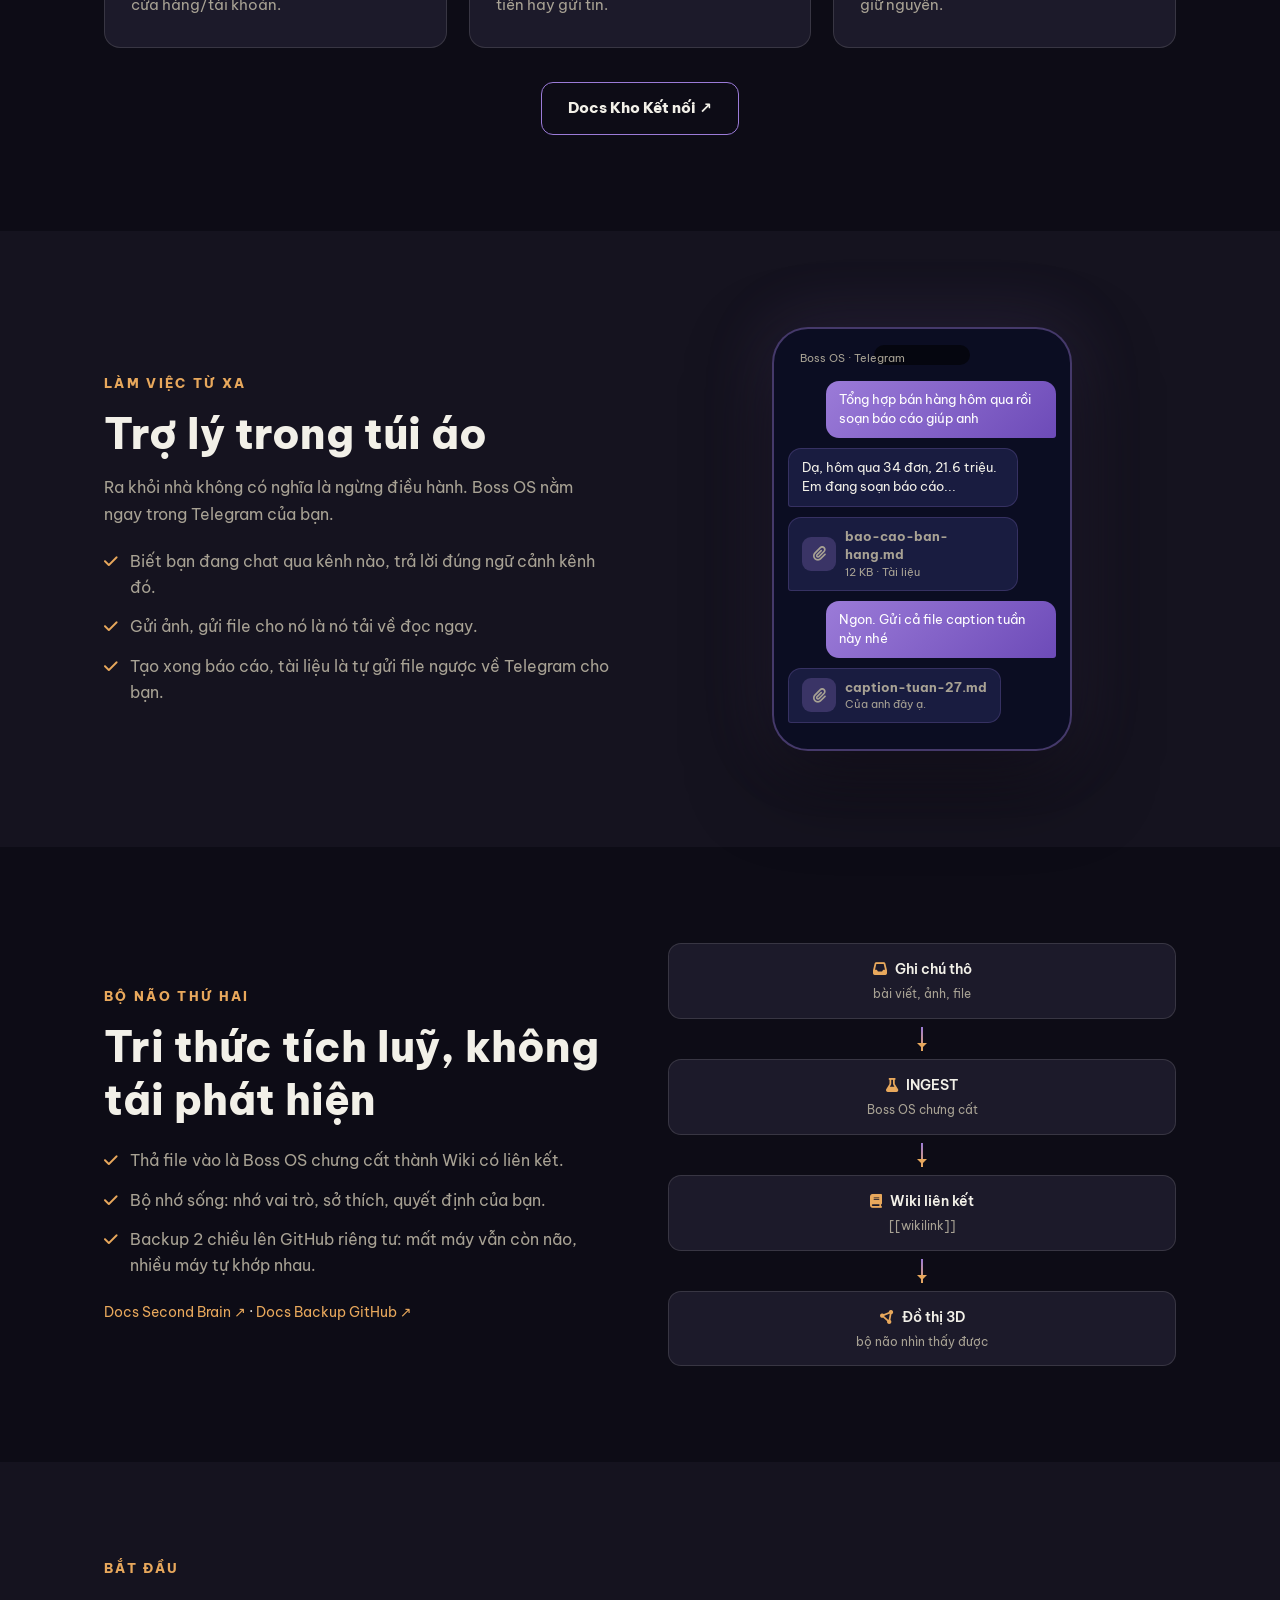
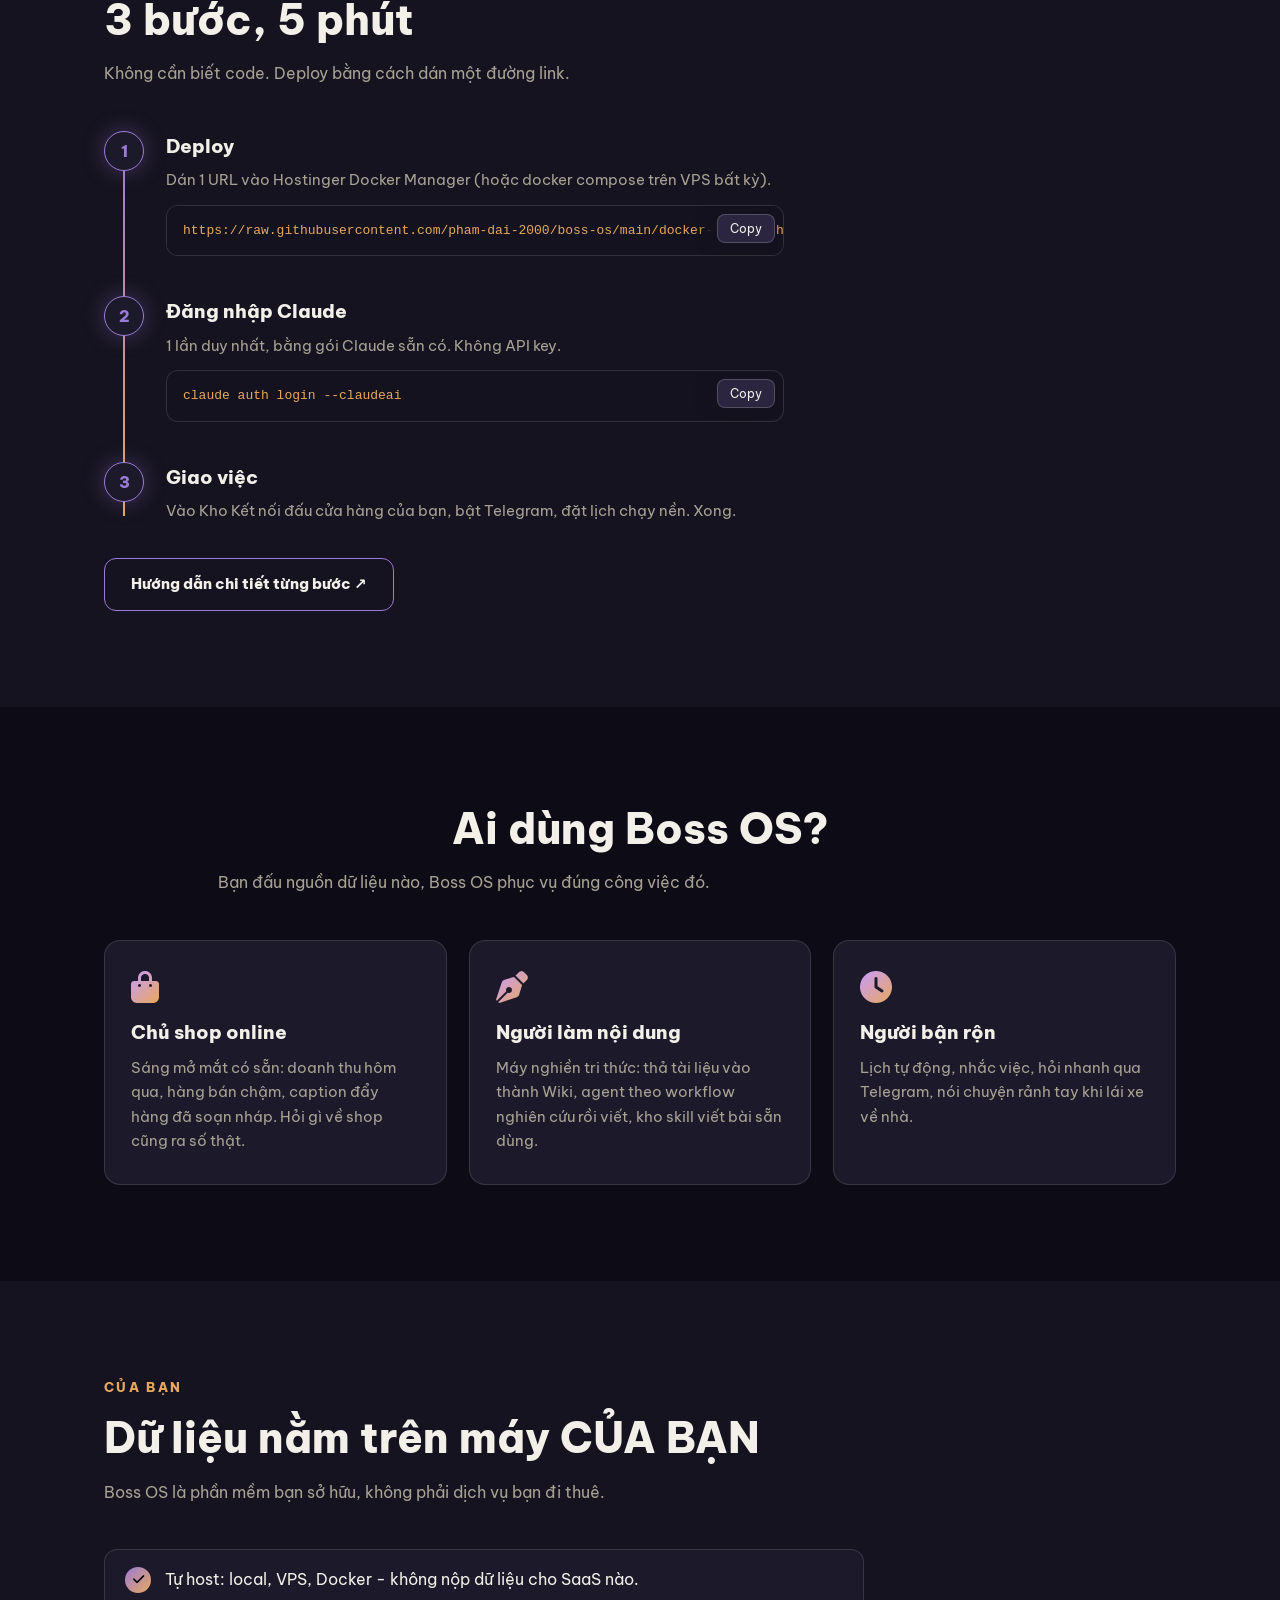
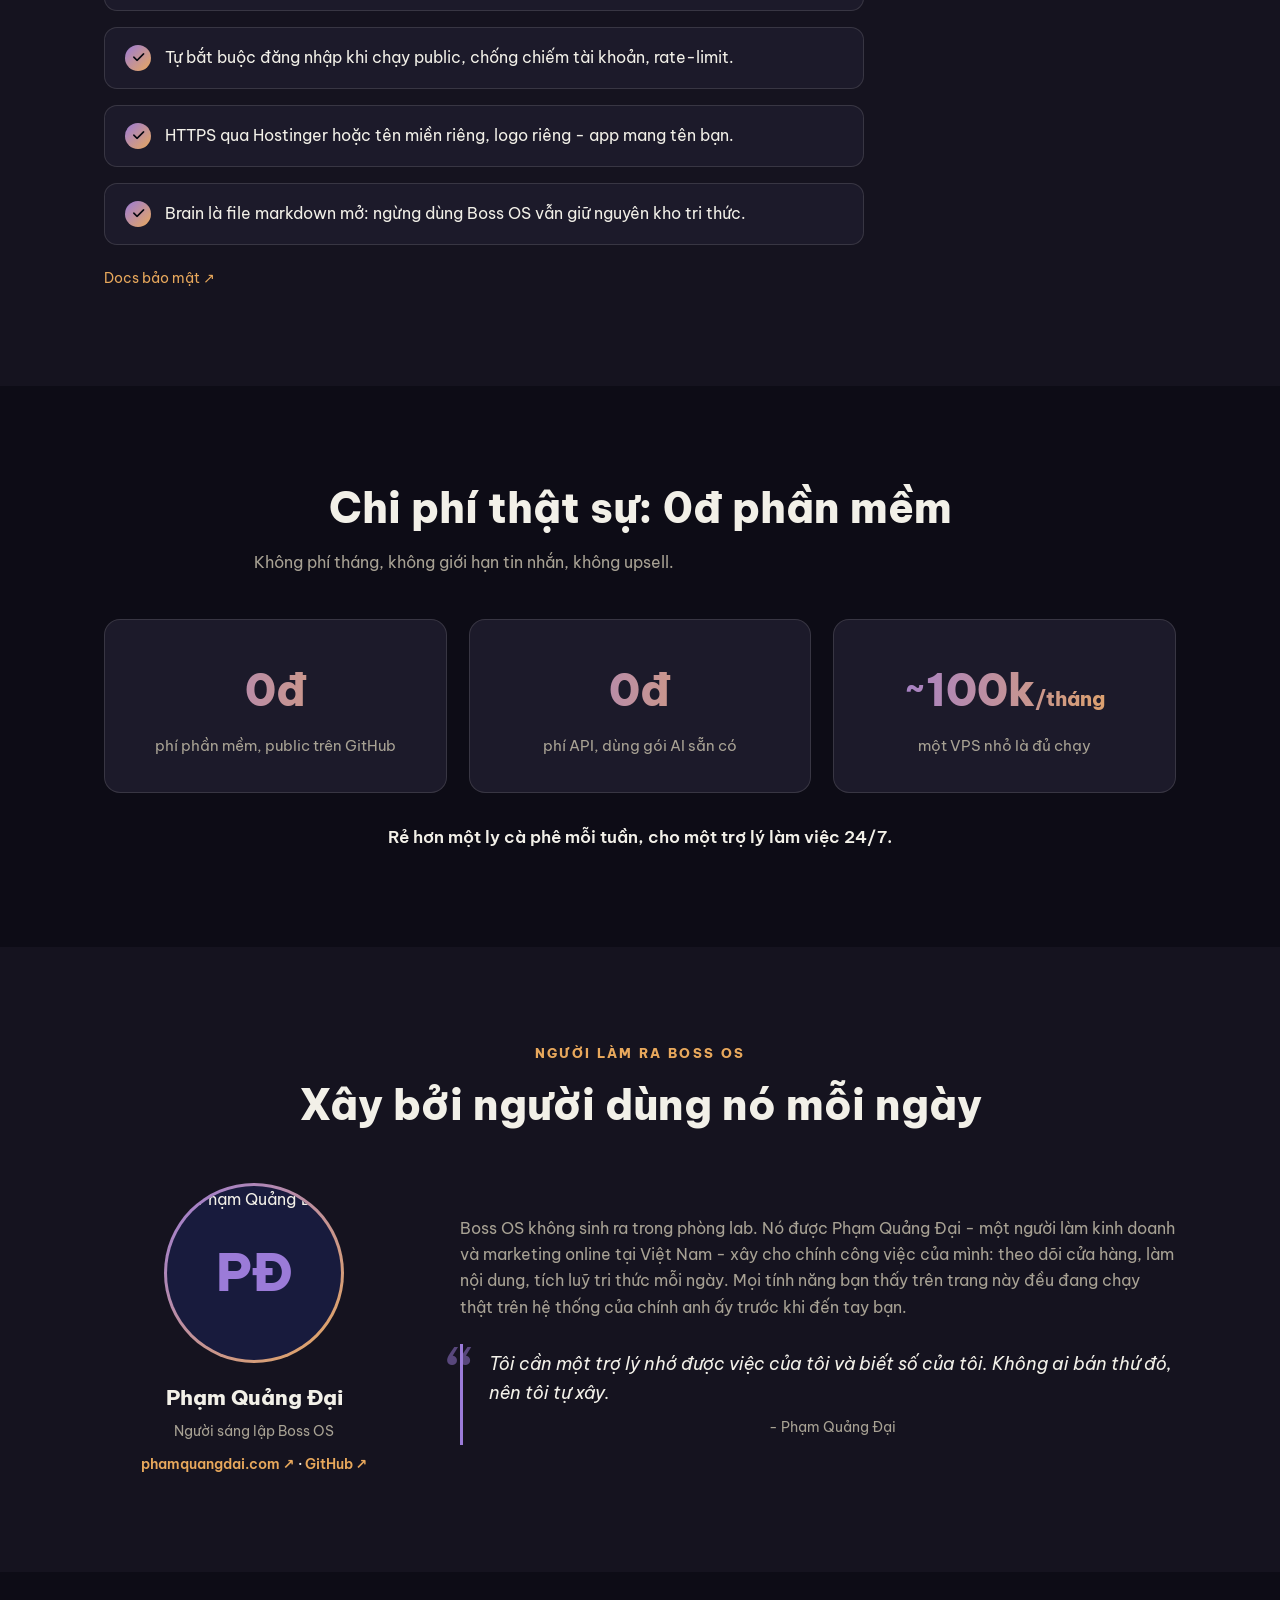
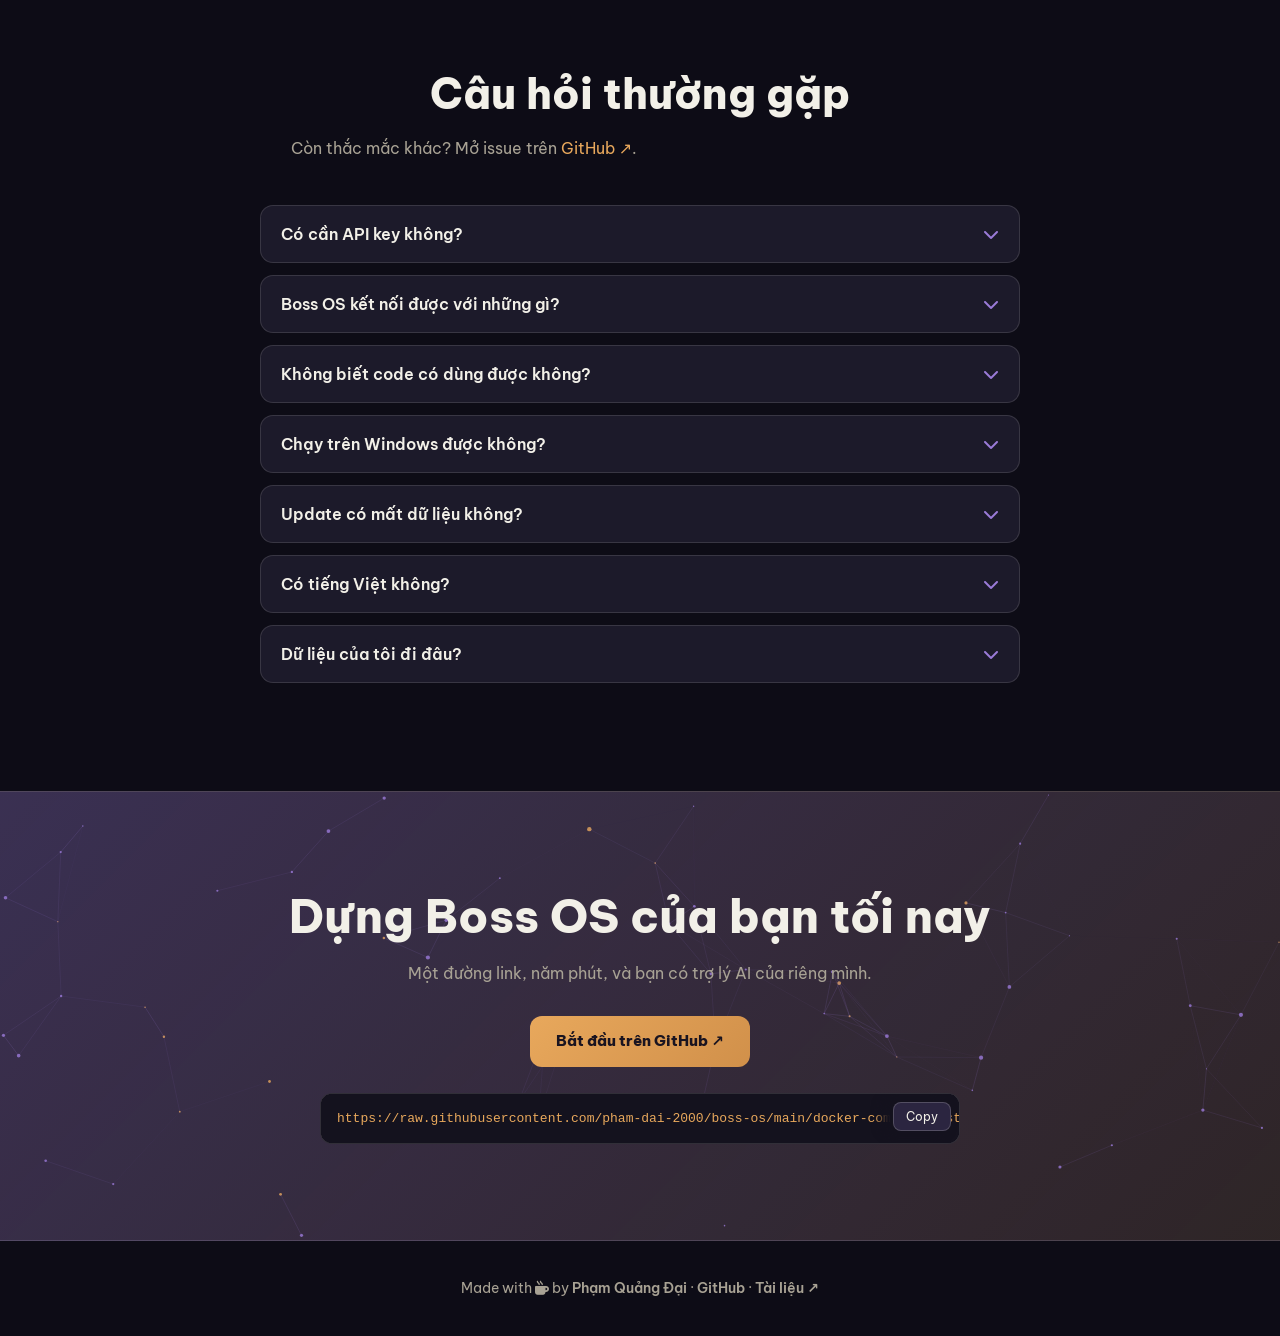
==== commit 7ff38d49: "Cửa hàng Premium (client) + landing + tối ưu token/tốc độ - Cửa hàng: store_client.py (verify licens" ====
--- a/website/index.html
+++ b/website/index.html
@@ -9,11 +9,12 @@
 <meta property="og:title" content="Boss OS - Trợ lý AI tự host, chạy bằng gói AI bạn đang có">
 <meta property="og:description" content="Trợ lý AI + Second Brain tự host: nhớ bạn, báo số liệu thật từ kho kết nối (POS, quảng cáo, Gmail, lịch, Slack, Lark...), làm việc qua Telegram và giọng nói. Chạy bằng gói Claude/ChatGPT sẵn có, không cần API key.">
 <meta property="og:type" content="website">
-<meta property="og:image" content="https://statics.pancake.vn/web-media-263/60/16/ba/ca/94174802bcc2b133a14259b5cb9093d18da42c2a175d8bf1ae1aaa1c-w:1028-h:613-l:76335-t:image/jpeg.jpg">
-<link rel="icon" href="data:image/svg+xml,<svg xmlns=%22http://www.w3.org/2000/svg%22 viewBox=%220 0 100 100%22><text y=%22.9em%22 font-size=%2290%22>🧠</text></svg>">
+<meta property="og:image" content="https://statics.pancake.vn/web-media-263/4e/88/f9/8c/251a768a680b24606a5e7d65a09eabd59a600ed723b54ee0a058351e-w:1506-h:1326-l:2285232-t:image/png.png">
+<link rel="icon" href="https://statics.pancake.vn/web-media-263/17/54/4c/43/23d872447ca502aef9dcf068d2e92d4ae87ad1329f095b96aef53253-w:910-h:910-l:77577-t:image/jpeg.jpg">
 <link rel="preconnect" href="https://fonts.googleapis.com">
 <link rel="preconnect" href="https://fonts.gstatic.com" crossorigin>
 <link href="https://fonts.googleapis.com/css2?family=Be+Vietnam+Pro:wght@400;600;800&display=swap" rel="stylesheet">
+<link rel="stylesheet" href="https://cdnjs.cloudflare.com/ajax/libs/font-awesome/6.5.2/css/all.min.css">
 <style>
 :root{
   /* Đồng bộ vibe app bossos.phamquangdai.com: nền tối ấm, amber + tím, chữ kem */
@@ -86,7 +87,8 @@
 .grid3{display:grid;grid-template-columns:repeat(3,1fr);gap:22px}
 .card{background:var(--card);border:1px solid var(--line);border-radius:16px;padding:30px 26px;transition:transform .25s,box-shadow .25s,border-color .25s}
 .card:hover{transform:translateY(-6px);box-shadow:0 0 40px rgba(155,123,216,.25);border-color:rgba(155,123,216,.55)}
-.card .ico{font-size:32px;display:block;margin-bottom:14px}
+.ico{background:linear-gradient(135deg,#c89bff,var(--amber));-webkit-background-clip:text;background-clip:text;-webkit-text-fill-color:transparent;color:transparent}
+.card .ico{font-size:32px;display:block;margin-bottom:14px;width:max-content}
 .card h3{font-size:19px;font-weight:800;margin-bottom:8px}
 .card p{color:var(--mut);font-size:14.8px}
 
@@ -106,7 +108,7 @@
 .feature{position:relative;background:var(--card);border:1px solid var(--line);border-radius:16px;padding:26px 22px;overflow:hidden;transition:transform .25s,box-shadow .25s,border-color .25s}
 .feature:hover{transform:translateY(-5px);border-color:rgba(155,123,216,.55);box-shadow:0 0 40px rgba(155,123,216,.22)}
 .feature.big{grid-column:span 2;grid-row:span 2;display:flex;flex-direction:column;justify-content:flex-end;min-height:340px}
-.feature .ico{font-size:28px;display:block;margin-bottom:10px}
+.feature .ico{font-size:28px;display:block;margin-bottom:10px;width:max-content}
 .feature.big .ico{font-size:40px}
 .feature h3{font-size:17px;font-weight:800;margin-bottom:6px}
 .feature.big h3{font-size:22px}
@@ -154,12 +156,14 @@
 .in .bubble:nth-child(5){transition-delay:2.5s}
 
 /* ===== brain flow ===== */
-.flow{display:flex;align-items:center;gap:10px;flex-wrap:wrap}
-.node{background:var(--card);border:1px solid var(--line);border-radius:13px;padding:14px 18px;font-size:14px;font-weight:600;text-align:center;flex:1;min-width:120px}
+.flow{display:flex;flex-direction:column;align-items:stretch;gap:8px}
+.node{background:var(--card);border:1px solid var(--line);border-radius:13px;padding:14px 18px;font-size:14px;font-weight:600;text-align:center}
 .node small{display:block;color:var(--mut);font-weight:400;font-size:12px;margin-top:3px}
-.arrow{width:44px;height:2px;position:relative;flex-shrink:0;background:linear-gradient(90deg,var(--vio),var(--amber),var(--vio));background-size:200% 100%;animation:dash 2.2s linear infinite}
-.arrow::after{content:"";position:absolute;right:-1px;top:-4px;border:5px solid transparent;border-left-color:var(--amber)}
+.node .ni{color:var(--amber);margin-right:8px}
+.arrow{width:2px;height:24px;margin:0 auto;position:relative;flex-shrink:0;background:linear-gradient(180deg,var(--vio),var(--amber),var(--vio));background-size:100% 200%;animation:dashv 2.2s linear infinite}
+.arrow::after{content:"";position:absolute;left:-4px;bottom:-2px;border:5px solid transparent;border-top-color:var(--amber)}
 @keyframes dash{to{background-position:-200% 0}}
+@keyframes dashv{to{background-position:0 -200%}}
 
 /* ===== timeline ===== */
 .steps{list-style:none;position:relative;max-width:680px}
@@ -171,9 +175,9 @@
 .stepnum{position:absolute;left:0;top:0;width:40px;height:40px;border-radius:50%;background:var(--card);border:1px solid var(--vio);display:flex;align-items:center;justify-content:center;font-weight:800;color:var(--vio);box-shadow:0 0 22px rgba(155,123,216,.35)}
 .steps h3{font-size:19px;font-weight:800;margin-bottom:6px}
 .steps p{color:var(--mut);font-size:15px;margin-bottom:12px}
-pre{background:#0b0d22;border:1px solid var(--line);border-radius:12px;padding:14px 52px 14px 16px;font-size:13px;overflow-x:auto;position:relative;font-family:ui-monospace,Consolas,monospace;color:var(--amber)}
-.copy-btn{position:absolute;top:9px;right:9px;background:rgba(155,123,216,.18);border:1px solid var(--line);color:var(--tx);border-radius:8px;padding:5px 11px;font-size:12px;cursor:pointer;font-family:'Be Vietnam Pro',sans-serif}
-.copy-btn:hover{background:rgba(155,123,216,.35)}
+pre{background:#14121e;border:1px solid var(--line);border-radius:12px;padding:14px 82px 14px 16px;font-size:13px;overflow-x:auto;position:relative;font-family:ui-monospace,Consolas,monospace;color:var(--amber)}
+.copy-btn{position:absolute;top:8px;right:8px;background:#2b2540;border:1px solid var(--line2,rgba(242,240,232,.2));color:var(--tx);border-radius:8px;padding:6px 12px;font-size:12px;cursor:pointer;font-family:'Be Vietnam Pro',sans-serif;box-shadow:-8px 0 10px 4px #14121e}
+.copy-btn:hover{background:#3a3255;border-color:var(--amber);color:var(--amber)}
 
 /* ===== security ===== */
 .seclist{list-style:none;max-width:760px;display:flex;flex-direction:column;gap:16px}
@@ -200,7 +204,7 @@
 .author-txt p{color:var(--mut);font-size:16px;margin-bottom:24px}
 blockquote{position:relative;padding:6px 0 6px 26px;border-left:3px solid var(--vio);font-style:italic;font-size:17.5px;color:var(--tx)}
 blockquote::before{content:"\201C";position:absolute;left:-14px;top:-30px;font-size:74px;color:var(--vio);opacity:.5;font-style:normal}
-blockquote footer{margin-top:8px;font-style:normal;font-size:14px;color:var(--mut)}
+blockquote footer{margin-top:8px;padding:0;font-style:normal;font-size:14px;color:var(--mut)}
 
 /* ===== faq ===== */
 .faq{max-width:760px;margin:0 auto}
@@ -257,8 +261,8 @@
 
 <nav id="nav">
   <div class="nav-in">
-    <a class="logo" href="#top">🧠 Boss OS</a>
-    <button id="burger" aria-label="Menu">☰</button>
+    <a class="logo" href="#top"><i class="fa-solid fa-brain" style="color:var(--vio);margin-right:7px"></i>Boss OS</a>
+    <button id="burger" aria-label="Menu"><i class="fa-solid fa-bars"></i></button>
     <div class="links" id="navLinks">
       <a href="#features">Tính năng</a>
       <a href="#connect">Kết nối</a>
@@ -307,9 +311,9 @@
     <h2 class="rv">AI của bạn đang bị nhốt trong khung chat</h2>
     <p class="lead rv">Bạn trả tiền cho AI mỗi tháng, nhưng nó vẫn là một người lạ tài giỏi.</p>
     <div class="grid3">
-      <div class="card rv" style="--d:.05s"><span class="ico">🧠</span><h3>Hỏi xong là quên</h3><p>ChatGPT không nhớ bạn là ai sau mỗi phiên. Mỗi ngày bạn phải giải thích lại từ đầu về công việc của mình.</p></div>
-      <div class="card rv" style="--d:.15s"><span class="ico">📊</span><h3>Không biết số của bạn</h3><p>Hỏi doanh thu hôm nay, nó chỉ đoán. AI không nối vào POS, quảng cáo, lịch của bạn thì mãi mãi là người ngoài.</p></div>
-      <div class="card rv" style="--d:.25s"><span class="ico">💸</span><h3>Muốn làm việc thật thì tốn thêm tiền</h3><p>Các nền tảng agent bắt bạn mua API key, trả phí tháng, trong khi gói Claude/ChatGPT bạn đang có lại bỏ phí.</p></div>
+      <div class="card rv" style="--d:.05s"><i class="fa-solid fa-brain ico"></i><h3>Hỏi xong là quên</h3><p>ChatGPT không nhớ bạn là ai sau mỗi phiên. Mỗi ngày bạn phải giải thích lại từ đầu về công việc của mình.</p></div>
+      <div class="card rv" style="--d:.15s"><i class="fa-solid fa-chart-column ico"></i><h3>Không biết số của bạn</h3><p>Hỏi doanh thu hôm nay, nó chỉ đoán. AI không nối vào POS, quảng cáo, lịch của bạn thì mãi mãi là người ngoài.</p></div>
+      <div class="card rv" style="--d:.25s"><i class="fa-solid fa-money-bill-wave ico"></i><h3>Muốn làm việc thật thì tốn thêm tiền</h3><p>Các nền tảng agent bắt bạn mua API key, trả phí tháng, trong khi gói Claude/ChatGPT bạn đang có lại bỏ phí.</p></div>
     </div>
   </div>
 </section>
@@ -321,9 +325,9 @@
     <h2 class="rv">Boss OS: lớp điều hành AI trên máy của chính bạn</h2>
     <p class="lead rv">Boss OS không phải một chatbot. Nó là hệ điều hành cho trợ lý AI: lấy Claude Code CLI làm bộ não toàn quyền, bọc thêm trí nhớ dài hạn, số liệu thật và các kênh làm việc, chạy trên máy hoặc VPS của bạn.</p>
     <div class="grid3">
-      <div class="card rv" style="--d:.05s"><span class="ico">💰</span><h3>0đ tiền API</h3><p>Bộ não chạy bằng gói Claude/ChatGPT bạn đang trả. Đổi engine tự do: Claude Code, Codex, OpenRouter, OpenAI.</p></div>
-      <div class="card rv" style="--d:.15s"><span class="ico">🧠</span><h3>Nhớ bạn vĩnh viễn</h3><p>Second Brain tích luỹ: bộ nhớ sống + Wiki có liên kết. Càng dùng càng hiểu bạn, không tái phát hiện lại từ đầu.</p></div>
-      <div class="card rv" style="--d:.25s"><span class="ico">📈</span><h3>Số liệu thật, không bịa</h3><p>Kho Kết nối đấu vào POS, quảng cáo, email, lịch... Boss OS trả lời bằng số thật của bạn, so kỳ trước, kèm đề xuất.</p></div>
+      <div class="card rv" style="--d:.05s"><i class="fa-solid fa-piggy-bank ico"></i><h3>0đ tiền API</h3><p>Bộ não chạy bằng gói Claude/ChatGPT bạn đang trả. Đổi engine tự do: Claude Code, Codex, OpenRouter, OpenAI.</p></div>
+      <div class="card rv" style="--d:.15s"><i class="fa-solid fa-brain ico"></i><h3>Nhớ bạn vĩnh viễn</h3><p>Second Brain tích luỹ: bộ nhớ sống + Wiki có liên kết. Càng dùng càng hiểu bạn, không tái phát hiện lại từ đầu.</p></div>
+      <div class="card rv" style="--d:.25s"><i class="fa-solid fa-arrow-trend-up ico"></i><h3>Số liệu thật, không bịa</h3><p>Kho Kết nối đấu vào POS, quảng cáo, email, lịch... Boss OS trả lời bằng số thật của bạn, so kỳ trước, kèm đề xuất.</p></div>
     </div>
   </div>
 </section>
@@ -357,15 +361,15 @@
     <h2 class="rv">Một bộ não, đủ đồ nghề</h2>
     <p class="lead rv">Mọi thứ dưới đây có sẵn ngay sau khi deploy, không cài thêm gì.</p>
     <div class="bento">
-      <div class="feature big rv"><img class="bento-img" src="https://statics.pancake.vn/web-media-263/60/16/ba/ca/94174802bcc2b133a14259b5cb9093d18da42c2a175d8bf1ae1aaa1c-w:1028-h:613-l:76335-t:image/jpeg.jpg" alt="Đồ thị tri thức 3D trong Boss OS" loading="lazy"><span class="bento-shade"></span><span class="ico">🌌</span><h3>Đồ thị tri thức 3D</h3><p>Bộ não hiện thành nebula 3D, node nối nhau bằng wikilink, phản ứng theo giọng nói.</p><a href="https://github.com/pham-dai-2000/boss-os/blob/main/docs/03-do-thi-tri-thuc-3d.md" target="_blank" rel="noopener">Docs ↗</a></div>
-      <div class="feature rv" style="--d:.03s"><span class="ico">🔌</span><h3>Kho Kết nối</h3><p>Hơn 15 dịch vụ cài sẵn: POS, quảng cáo, email, lịch, chat. Bấm là nối, không gõ config.</p><a href="#connect">Xem kho ↗</a></div>
-      <div class="feature rv" style="--d:.05s"><span class="ico">🎙️</span><h3>Giọng nói rảnh tay</h3><p>Giữ phím Cách để nói, Boss OS trả lời bằng giọng tiếng Việt.</p><a href="https://github.com/pham-dai-2000/boss-os/blob/main/docs/02-tro-chuyen-va-giong-noi.md" target="_blank" rel="noopener">Docs ↗</a></div>
-      <div class="feature rv" style="--d:.1s"><span class="ico">📱</span><h3>Telegram 2 chiều</h3><p>Giao việc từ điện thoại, gửi ảnh nó đọc, làm xong nó gửi file về.</p><a href="https://github.com/pham-dai-2000/boss-os/blob/main/docs/11-telegram.md" target="_blank" rel="noopener">Docs ↗</a></div>
-      <div class="feature rv" style="--d:.15s"><span class="ico">🤖</span><h3>Agents &amp; Workflows</h3><p>Tạo trợ lý chuyên biệt + chuỗi tự động nhiều bước trong Studio.</p><a href="https://github.com/pham-dai-2000/boss-os/blob/main/docs/07-agents-va-workflows.md" target="_blank" rel="noopener">Docs ↗</a></div>
-      <div class="feature rv" style="--d:.2s"><span class="ico">🧩</span><h3>Skills bật/tắt</h3><p>Kho kỹ năng gom nhóm, thêm bớt như cài app.</p><a href="https://github.com/pham-dai-2000/boss-os/blob/main/docs/06-skills.md" target="_blank" rel="noopener">Docs ↗</a></div>
-      <div class="feature rv" style="--d:.25s"><span class="ico">♻️</span><h3>Tự cải thiện</h3><p>Tự thức theo lịch: tổng hợp bán hàng, soạn nháp content, vá Wiki.</p><a href="https://github.com/pham-dai-2000/boss-os/blob/main/docs/08-tu-cai-thien.md" target="_blank" rel="noopener">Docs ↗</a></div>
-      <div class="feature rv" style="--d:.3s"><span class="ico">📊</span><h3>Panel số liệu</h3><p>Card doanh thu, đơn, xu hướng tự cập nhật sau mỗi báo cáo.</p><a href="https://github.com/pham-dai-2000/boss-os/blob/main/docs/09-mcp-va-so-lieu.md" target="_blank" rel="noopener">Docs ↗</a></div>
-      <div class="feature rv" style="--d:.35s"><span class="ico">🔎</span><h3>Phiên hội thoại</h3><p>Lưu hết, tìm kiếm toàn văn, mở lại kể cả khi đổi máy.</p><a href="https://github.com/pham-dai-2000/boss-os/blob/main/docs/04-phien-hoi-thoai.md" target="_blank" rel="noopener">Docs ↗</a></div>
+      <div class="feature big rv"><img class="bento-img" src="https://statics.pancake.vn/web-media-263/4e/88/f9/8c/251a768a680b24606a5e7d65a09eabd59a600ed723b54ee0a058351e-w:1506-h:1326-l:2285232-t:image/png.png" alt="Đồ thị tri thức 3D trong Boss OS" loading="lazy"><span class="bento-shade"></span><i class="fa-solid fa-circle-nodes ico"></i><h3>Đồ thị tri thức 3D</h3><p>Bộ não hiện thành nebula 3D, node nối nhau bằng wikilink, phản ứng theo giọng nói.</p><a href="https://github.com/pham-dai-2000/boss-os/blob/main/docs/03-do-thi-tri-thuc-3d.md" target="_blank" rel="noopener">Docs ↗</a></div>
+      <div class="feature rv" style="--d:.03s"><i class="fa-solid fa-plug ico"></i><h3>Kho Kết nối</h3><p>Hơn 15 dịch vụ cài sẵn: POS, quảng cáo, email, lịch, chat. Bấm là nối, không gõ config.</p><a href="#connect">Xem kho ↗</a></div>
+      <div class="feature rv" style="--d:.05s"><i class="fa-solid fa-microphone-lines ico"></i><h3>Giọng nói rảnh tay</h3><p>Giữ phím Cách để nói, Boss OS trả lời bằng giọng tiếng Việt.</p><a href="https://github.com/pham-dai-2000/boss-os/blob/main/docs/02-tro-chuyen-va-giong-noi.md" target="_blank" rel="noopener">Docs ↗</a></div>
+      <div class="feature rv" style="--d:.1s"><i class="fa-solid fa-paper-plane ico"></i><h3>Telegram 2 chiều</h3><p>Giao việc từ điện thoại, gửi ảnh nó đọc, làm xong nó gửi file về.</p><a href="https://github.com/pham-dai-2000/boss-os/blob/main/docs/11-telegram.md" target="_blank" rel="noopener">Docs ↗</a></div>
+      <div class="feature rv" style="--d:.15s"><i class="fa-solid fa-robot ico"></i><h3>Agents &amp; Workflows</h3><p>Tạo trợ lý chuyên biệt + chuỗi tự động nhiều bước trong Studio.</p><a href="https://github.com/pham-dai-2000/boss-os/blob/main/docs/07-agents-va-workflows.md" target="_blank" rel="noopener">Docs ↗</a></div>
+      <div class="feature rv" style="--d:.2s"><i class="fa-solid fa-puzzle-piece ico"></i><h3>Skills bật/tắt</h3><p>Kho kỹ năng gom nhóm, thêm bớt như cài app.</p><a href="https://github.com/pham-dai-2000/boss-os/blob/main/docs/06-skills.md" target="_blank" rel="noopener">Docs ↗</a></div>
+      <div class="feature rv" style="--d:.25s"><i class="fa-solid fa-arrows-rotate ico"></i><h3>Tự cải thiện</h3><p>Tự thức theo lịch: tổng hợp bán hàng, soạn nháp content, vá Wiki.</p><a href="https://github.com/pham-dai-2000/boss-os/blob/main/docs/08-tu-cai-thien.md" target="_blank" rel="noopener">Docs ↗</a></div>
+      <div class="feature rv" style="--d:.3s"><i class="fa-solid fa-chart-line ico"></i><h3>Panel số liệu</h3><p>Card doanh thu, đơn, xu hướng tự cập nhật sau mỗi báo cáo.</p><a href="https://github.com/pham-dai-2000/boss-os/blob/main/docs/09-mcp-va-so-lieu.md" target="_blank" rel="noopener">Docs ↗</a></div>
+      <div class="feature rv" style="--d:.35s"><i class="fa-solid fa-magnifying-glass ico"></i><h3>Phiên hội thoại</h3><p>Lưu hết, tìm kiếm toàn văn, mở lại kể cả khi đổi máy.</p><a href="https://github.com/pham-dai-2000/boss-os/blob/main/docs/04-phien-hoi-thoai.md" target="_blank" rel="noopener">Docs ↗</a></div>
     </div>
   </div>
 </section>
@@ -396,9 +400,9 @@
       <span class="perm-tag f">Toàn quyền</span>
     </div>
     <div class="grid3" style="margin-top:44px;text-align:left">
-      <div class="card rv" style="--d:.05s"><span class="ico">🔑</span><h3>Bấm là kết nối</h3><p>Dán key, quét QR (Zalo) hoặc đăng nhập OAuth (Google, Slack, Meta). Boss OS validate ngay và tự lấy tên cửa hàng/tài khoản.</p></div>
-      <div class="card rv" style="--d:.15s"><span class="ico">🛡️</span><h3>Phân quyền cứng 3 mức</h3><p>Chỉ đọc, Ghi nháp hay Toàn quyền, chặn THẬT tại hub theo từng lời gọi. Loop chạy nền không bao giờ tự tiêu tiền hay gửi tin.</p></div>
-      <div class="card rv" style="--d:.25s"><span class="ico">🔀</span><h3>Mọi bộ não dùng chung</h3><p>Claude Code, ChatGPT, OpenRouter, OpenAI hay Anthropic API đều đấu qua một hub. Đổi engine thoải mái, kết nối giữ nguyên.</p></div>
+      <div class="card rv" style="--d:.05s"><i class="fa-solid fa-key ico"></i><h3>Bấm là kết nối</h3><p>Dán key, quét QR (Zalo) hoặc đăng nhập OAuth (Google, Slack, Meta). Boss OS validate ngay và tự lấy tên cửa hàng/tài khoản.</p></div>
+      <div class="card rv" style="--d:.15s"><i class="fa-solid fa-shield-halved ico"></i><h3>Phân quyền cứng 3 mức</h3><p>Chỉ đọc, Ghi nháp hay Toàn quyền, chặn THẬT tại hub theo từng lời gọi. Loop chạy nền không bao giờ tự tiêu tiền hay gửi tin.</p></div>
+      <div class="card rv" style="--d:.25s"><i class="fa-solid fa-shuffle ico"></i><h3>Mọi bộ não dùng chung</h3><p>Claude Code, ChatGPT, OpenRouter, OpenAI hay Anthropic API đều đấu qua một hub. Đổi engine thoải mái, kết nối giữ nguyên.</p></div>
     </div>
     <p style="margin-top:34px"><a class="btn btn-o" href="https://github.com/pham-dai-2000/boss-os/blob/main/docs/09-mcp-va-so-lieu.md" target="_blank" rel="noopener">Docs Kho Kết nối ↗</a></p>
   </div>
@@ -413,9 +417,9 @@
         <h2 class="rv">Trợ lý trong túi áo</h2>
         <p class="lead rv" style="margin-bottom:0">Ra khỏi nhà không có nghĩa là ngừng điều hành. Boss OS nằm ngay trong Telegram của bạn.</p>
         <ul class="checks">
-          <li class="rv" style="--d:.05s"><span class="ck">✓</span>Biết bạn đang chat qua kênh nào, trả lời đúng ngữ cảnh kênh đó.</li>
-          <li class="rv" style="--d:.15s"><span class="ck">✓</span>Gửi ảnh, gửi file cho nó là nó tải về đọc ngay.</li>
-          <li class="rv" style="--d:.25s"><span class="ck">✓</span>Tạo xong báo cáo, tài liệu là tự gửi file ngược về Telegram cho bạn.</li>
+          <li class="rv" style="--d:.05s"><span class="ck"><i class="fa-solid fa-check"></i></span>Biết bạn đang chat qua kênh nào, trả lời đúng ngữ cảnh kênh đó.</li>
+          <li class="rv" style="--d:.15s"><span class="ck"><i class="fa-solid fa-check"></i></span>Gửi ảnh, gửi file cho nó là nó tải về đọc ngay.</li>
+          <li class="rv" style="--d:.25s"><span class="ck"><i class="fa-solid fa-check"></i></span>Tạo xong báo cáo, tài liệu là tự gửi file ngược về Telegram cho bạn.</li>
         </ul>
       </div>
       <div class="rv" data-replay="1" id="phoneWrap">
@@ -424,9 +428,9 @@
           <div class="bubbles">
             <div class="bubble you">Tổng hợp bán hàng hôm qua rồi soạn báo cáo giúp anh</div>
             <div class="bubble boss">Dạ, hôm qua 34 đơn, 21.6 triệu. Em đang soạn báo cáo...</div>
-            <div class="bubble boss file"><span class="fico">📎</span><span><b>bao-cao-ban-hang.md</b><span>12 KB · Tài liệu</span></span></div>
+            <div class="bubble boss file"><span class="fico"><i class="fa-solid fa-paperclip"></i></span><span><b>bao-cao-ban-hang.md</b><span>12 KB · Tài liệu</span></span></div>
             <div class="bubble you">Ngon. Gửi cả file caption tuần này nhé</div>
-            <div class="bubble boss file"><span class="fico">📎</span><span><b>caption-tuan-27.md</b><span>Của anh đây ạ.</span></span></div>
+            <div class="bubble boss file"><span class="fico"><i class="fa-solid fa-paperclip"></i></span><span><b>caption-tuan-27.md</b><span>Của anh đây ạ.</span></span></div>
           </div>
         </div>
       </div>
@@ -442,21 +446,21 @@
         <p class="kicker rv">Bộ não thứ hai</p>
         <h2 class="rv">Tri thức tích luỹ, không tái phát hiện</h2>
         <ul class="checks">
-          <li class="rv" style="--d:.05s"><span class="ck">✓</span>Thả file vào là Boss OS chưng cất thành Wiki có liên kết.</li>
-          <li class="rv" style="--d:.15s"><span class="ck">✓</span>Bộ nhớ sống: nhớ vai trò, sở thích, quyết định của bạn.</li>
-          <li class="rv" style="--d:.25s"><span class="ck">✓</span>Backup 2 chiều lên GitHub riêng tư: mất máy vẫn còn não, nhiều máy tự khớp nhau.</li>
+          <li class="rv" style="--d:.05s"><span class="ck"><i class="fa-solid fa-check"></i></span>Thả file vào là Boss OS chưng cất thành Wiki có liên kết.</li>
+          <li class="rv" style="--d:.15s"><span class="ck"><i class="fa-solid fa-check"></i></span>Bộ nhớ sống: nhớ vai trò, sở thích, quyết định của bạn.</li>
+          <li class="rv" style="--d:.25s"><span class="ck"><i class="fa-solid fa-check"></i></span>Backup 2 chiều lên GitHub riêng tư: mất máy vẫn còn não, nhiều máy tự khớp nhau.</li>
         </ul>
         <p style="margin-top:22px;font-size:14px"><a href="https://github.com/pham-dai-2000/boss-os/blob/main/docs/13-second-brain-bo-nho-wiki.md" target="_blank" rel="noopener">Docs Second Brain ↗</a> · <a href="https://github.com/pham-dai-2000/boss-os/blob/main/docs/18-sao-luu-github.md" target="_blank" rel="noopener">Docs Backup GitHub ↗</a></p>
       </div>
       <div class="rv">
         <div class="flow">
-          <div class="node">📥 Ghi chú thô<small>bài viết, ảnh, file</small></div>
+          <div class="node"><i class="fa-solid fa-inbox ni"></i>Ghi chú thô<small>bài viết, ảnh, file</small></div>
           <div class="arrow"></div>
-          <div class="node">⚗️ INGEST<small>Boss OS chưng cất</small></div>
+          <div class="node"><i class="fa-solid fa-flask ni"></i>INGEST<small>Boss OS chưng cất</small></div>
           <div class="arrow"></div>
-          <div class="node">📚 Wiki liên kết<small>[[wikilink]]</small></div>
+          <div class="node"><i class="fa-solid fa-book ni"></i>Wiki liên kết<small>[[wikilink]]</small></div>
           <div class="arrow"></div>
-          <div class="node">🌌 Đồ thị 3D<small>bộ não nhìn thấy được</small></div>
+          <div class="node"><i class="fa-solid fa-circle-nodes ni"></i>Đồ thị 3D<small>bộ não nhìn thấy được</small></div>
         </div>
       </div>
     </div>
@@ -499,9 +503,9 @@
     <h2 class="rv center">Ai dùng Boss OS?</h2>
     <p class="lead rv center">Bạn đấu nguồn dữ liệu nào, Boss OS phục vụ đúng công việc đó.</p>
     <div class="grid3">
-      <div class="card rv" style="--d:.05s"><span class="ico">🛍️</span><h3>Chủ shop online</h3><p>Sáng mở mắt có sẵn: doanh thu hôm qua, hàng bán chậm, caption đẩy hàng đã soạn nháp. Hỏi gì về shop cũng ra số thật.</p></div>
-      <div class="card rv" style="--d:.15s"><span class="ico">✍️</span><h3>Người làm nội dung</h3><p>Máy nghiền tri thức: thả tài liệu vào thành Wiki, agent theo workflow nghiên cứu rồi viết, kho skill viết bài sẵn dùng.</p></div>
-      <div class="card rv" style="--d:.25s"><span class="ico">⏰</span><h3>Người bận rộn</h3><p>Lịch tự động, nhắc việc, hỏi nhanh qua Telegram, nói chuyện rảnh tay khi lái xe về nhà.</p></div>
+      <div class="card rv" style="--d:.05s"><i class="fa-solid fa-bag-shopping ico"></i><h3>Chủ shop online</h3><p>Sáng mở mắt có sẵn: doanh thu hôm qua, hàng bán chậm, caption đẩy hàng đã soạn nháp. Hỏi gì về shop cũng ra số thật.</p></div>
+      <div class="card rv" style="--d:.15s"><i class="fa-solid fa-pen-nib ico"></i><h3>Người làm nội dung</h3><p>Máy nghiền tri thức: thả tài liệu vào thành Wiki, agent theo workflow nghiên cứu rồi viết, kho skill viết bài sẵn dùng.</p></div>
+      <div class="card rv" style="--d:.25s"><i class="fa-solid fa-clock ico"></i><h3>Người bận rộn</h3><p>Lịch tự động, nhắc việc, hỏi nhanh qua Telegram, nói chuyện rảnh tay khi lái xe về nhà.</p></div>
     </div>
   </div>
 </section>
@@ -513,10 +517,10 @@
     <h2 class="rv">Dữ liệu nằm trên máy CỦA BẠN</h2>
     <p class="lead rv">Boss OS là phần mềm bạn sở hữu, không phải dịch vụ bạn đi thuê.</p>
     <ul class="seclist">
-      <li class="rv" style="--d:.05s"><span class="ck">✓</span>Tự host: local, VPS, Docker - không nộp dữ liệu cho SaaS nào.</li>
-      <li class="rv" style="--d:.15s"><span class="ck">✓</span>Tự bắt buộc đăng nhập khi chạy public, chống chiếm tài khoản, rate-limit.</li>
-      <li class="rv" style="--d:.25s"><span class="ck">✓</span>HTTPS qua Hostinger hoặc tên miền riêng, logo riêng - app mang tên bạn.</li>
-      <li class="rv" style="--d:.35s"><span class="ck">✓</span>Brain là file markdown mở: ngừng dùng Boss OS vẫn giữ nguyên kho tri thức.</li>
+      <li class="rv" style="--d:.05s"><span class="ck"><i class="fa-solid fa-check"></i></span>Tự host: local, VPS, Docker - không nộp dữ liệu cho SaaS nào.</li>
+      <li class="rv" style="--d:.15s"><span class="ck"><i class="fa-solid fa-check"></i></span>Tự bắt buộc đăng nhập khi chạy public, chống chiếm tài khoản, rate-limit.</li>
+      <li class="rv" style="--d:.25s"><span class="ck"><i class="fa-solid fa-check"></i></span>HTTPS qua Hostinger hoặc tên miền riêng, logo riêng - app mang tên bạn.</li>
+      <li class="rv" style="--d:.35s"><span class="ck"><i class="fa-solid fa-check"></i></span>Brain là file markdown mở: ngừng dùng Boss OS vẫn giữ nguyên kho tri thức.</li>
     </ul>
     <p style="margin-top:22px;font-size:14px"><a href="https://github.com/pham-dai-2000/boss-os/blob/main/docs/14-bao-mat-tai-khoan.md" target="_blank" rel="noopener">Docs bảo mật ↗</a></p>
   </div>
@@ -543,7 +547,7 @@
     <h2 class="rv center" style="margin-bottom:52px">Xây bởi người dùng nó mỗi ngày</h2>
     <div class="author-grid">
       <div class="author-side rv">
-        <div class="avatar"><div class="ph">PĐ</div></div>
+        <div class="avatar"><div class="ph">PĐ</div><img src="https://statics.pancake.vn/web-media-263/b8/7f/b2/45/eb2ba878222803126495413737a43eb714f74e4b6d3cfda6d85d6b2d-w:2665-h:2868-l:1732913-t:image/jpeg.jpg" alt="Phạm Quảng Đại" loading="lazy"></div>
         <p class="name">Phạm Quảng Đại</p>
         <p class="role">Người sáng lập Boss OS</p>
         <p class="alinks"><a href="https://phamquangdai.com" target="_blank" rel="noopener">phamquangdai.com ↗</a> · <a href="https://github.com/pham-dai-2000" target="_blank" rel="noopener">GitHub ↗</a></p>
@@ -565,13 +569,13 @@
     <h2 class="rv center">Câu hỏi thường gặp</h2>
     <p class="lead rv center">Còn thắc mắc khác? Mở issue trên <a href="https://github.com/pham-dai-2000/boss-os" target="_blank" rel="noopener">GitHub ↗</a>.</p>
     <div class="faq rv">
-      <div class="qa"><button class="faq-q">Có cần API key không?<span class="ar">▾</span></button><div class="faq-a"><p>Không. Boss OS dùng gói subscription Claude/ChatGPT bạn đang có. Chỉ đăng nhập 1 lần.</p></div></div>
-      <div class="qa"><button class="faq-q">Boss OS kết nối được với những gì?<span class="ar">▾</span></button><div class="faq-a"><p>Hơn 15 dịch vụ cài sẵn trong Kho Kết nối: Pancake POS, Meta/Google/TikTok Ads, Gmail, Google Calendar, Sheets, Slack, Lark, Zalo, Botcake, Webcake, Systeme.io... Bấm kết nối rồi dán key hoặc đăng nhập là xong, mỗi kết nối phân quyền riêng. Dịch vụ chưa có thì tự thêm bằng MCP.</p></div></div>
-      <div class="qa"><button class="faq-q">Không biết code có dùng được không?<span class="ar">▾</span></button><div class="faq-a"><p>Được. Deploy bằng cách dán 1 URL vào Hostinger, mọi thao tác còn lại làm trên giao diện.</p></div></div>
-      <div class="qa"><button class="faq-q">Chạy trên Windows được không?<span class="ar">▾</span></button><div class="faq-a"><p>Được: Windows, macOS, Linux, Docker, VPS đều được.</p></div></div>
-      <div class="qa"><button class="faq-q">Update có mất dữ liệu không?<span class="ar">▾</span></button><div class="faq-a"><p>Không. Dữ liệu nằm trong volume/thư mục riêng, update chỉ thay code.</p></div></div>
-      <div class="qa"><button class="faq-q">Có tiếng Việt không?<span class="ar">▾</span></button><div class="faq-a"><p>Toàn bộ giao diện, tài liệu và giọng đọc đều tiếng Việt.</p></div></div>
-      <div class="qa"><button class="faq-q">Dữ liệu của tôi đi đâu?<span class="ar">▾</span></button><div class="faq-a"><p>Nằm trên máy/VPS của bạn dạng file markdown. Chỉ nội dung hội thoại được gửi tới model AI bạn chọn, như mọi lần bạn chat với Claude/ChatGPT.</p></div></div>
+      <div class="qa"><button class="faq-q">Có cần API key không?<span class="ar"><i class="fa-solid fa-chevron-down"></i></span></button><div class="faq-a"><p>Không. Boss OS dùng gói subscription Claude/ChatGPT bạn đang có. Chỉ đăng nhập 1 lần.</p></div></div>
+      <div class="qa"><button class="faq-q">Boss OS kết nối được với những gì?<span class="ar"><i class="fa-solid fa-chevron-down"></i></span></button><div class="faq-a"><p>Hơn 15 dịch vụ cài sẵn trong Kho Kết nối: Pancake POS, Meta/Google/TikTok Ads, Gmail, Google Calendar, Sheets, Slack, Lark, Zalo, Botcake, Webcake, Systeme.io... Bấm kết nối rồi dán key hoặc đăng nhập là xong, mỗi kết nối phân quyền riêng. Dịch vụ chưa có thì tự thêm bằng MCP.</p></div></div>
+      <div class="qa"><button class="faq-q">Không biết code có dùng được không?<span class="ar"><i class="fa-solid fa-chevron-down"></i></span></button><div class="faq-a"><p>Được. Deploy bằng cách dán 1 URL vào Hostinger, mọi thao tác còn lại làm trên giao diện.</p></div></div>
+      <div class="qa"><button class="faq-q">Chạy trên Windows được không?<span class="ar"><i class="fa-solid fa-chevron-down"></i></span></button><div class="faq-a"><p>Được: Windows, macOS, Linux, Docker, VPS đều được.</p></div></div>
+      <div class="qa"><button class="faq-q">Update có mất dữ liệu không?<span class="ar"><i class="fa-solid fa-chevron-down"></i></span></button><div class="faq-a"><p>Không. Dữ liệu nằm trong volume/thư mục riêng, update chỉ thay code.</p></div></div>
+      <div class="qa"><button class="faq-q">Có tiếng Việt không?<span class="ar"><i class="fa-solid fa-chevron-down"></i></span></button><div class="faq-a"><p>Toàn bộ giao diện, tài liệu và giọng đọc đều tiếng Việt.</p></div></div>
+      <div class="qa"><button class="faq-q">Dữ liệu của tôi đi đâu?<span class="ar"><i class="fa-solid fa-chevron-down"></i></span></button><div class="faq-a"><p>Nằm trên máy/VPS của bạn dạng file markdown. Chỉ nội dung hội thoại được gửi tới model AI bạn chọn, như mọi lần bạn chat với Claude/ChatGPT.</p></div></div>
     </div>
   </div>
 </section>
@@ -589,7 +593,7 @@
 
 <footer>
   <div class="wrap">
-    Made with ☕ by <a href="https://phamquangdai.com" target="_blank" rel="noopener">Phạm Quảng Đại</a>
+    Made with <i class="fa-solid fa-mug-hot"></i> by <a href="https://phamquangdai.com" target="_blank" rel="noopener">Phạm Quảng Đại</a>
     · <a href="https://github.com/pham-dai-2000/boss-os" target="_blank" rel="noopener">GitHub</a>
     · <a href="https://github.com/pham-dai-2000/boss-os/blob/main/docs/README.md" target="_blank" rel="noopener">Tài liệu ↗</a>
   </div>
